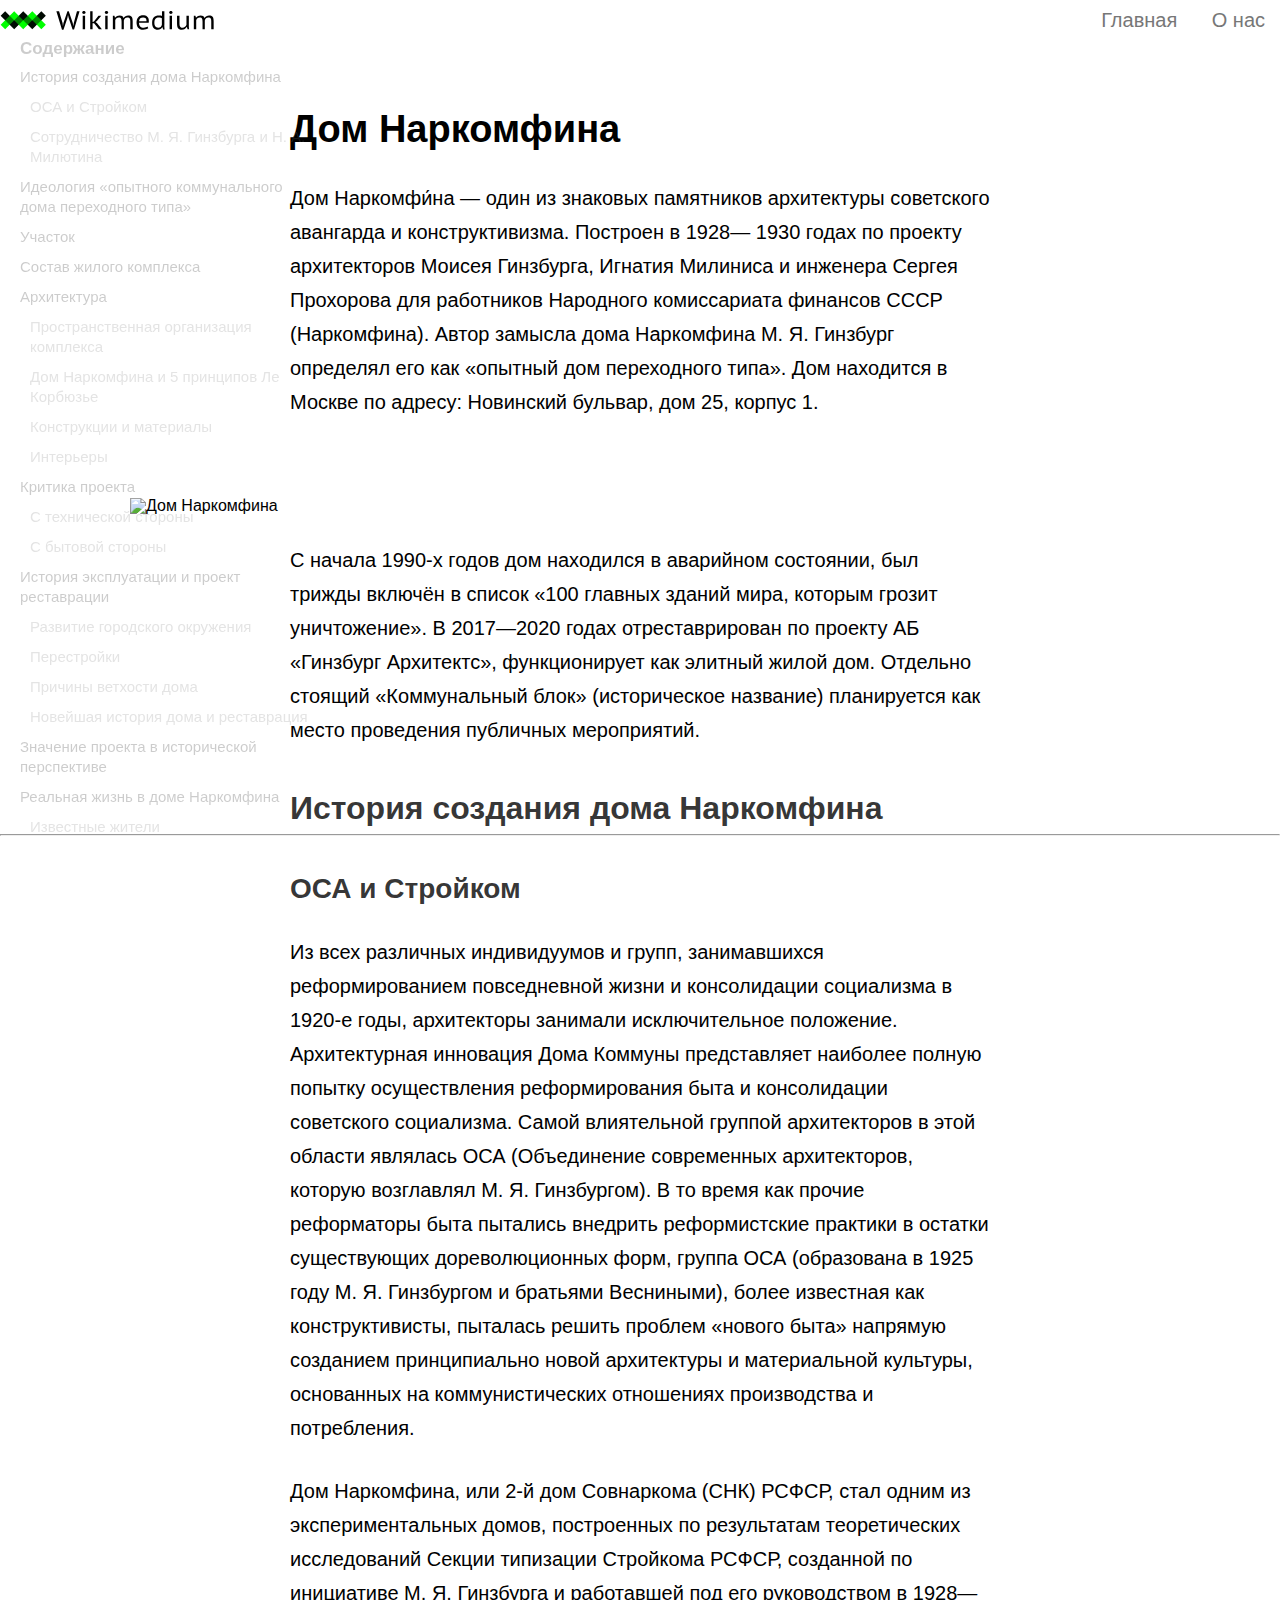
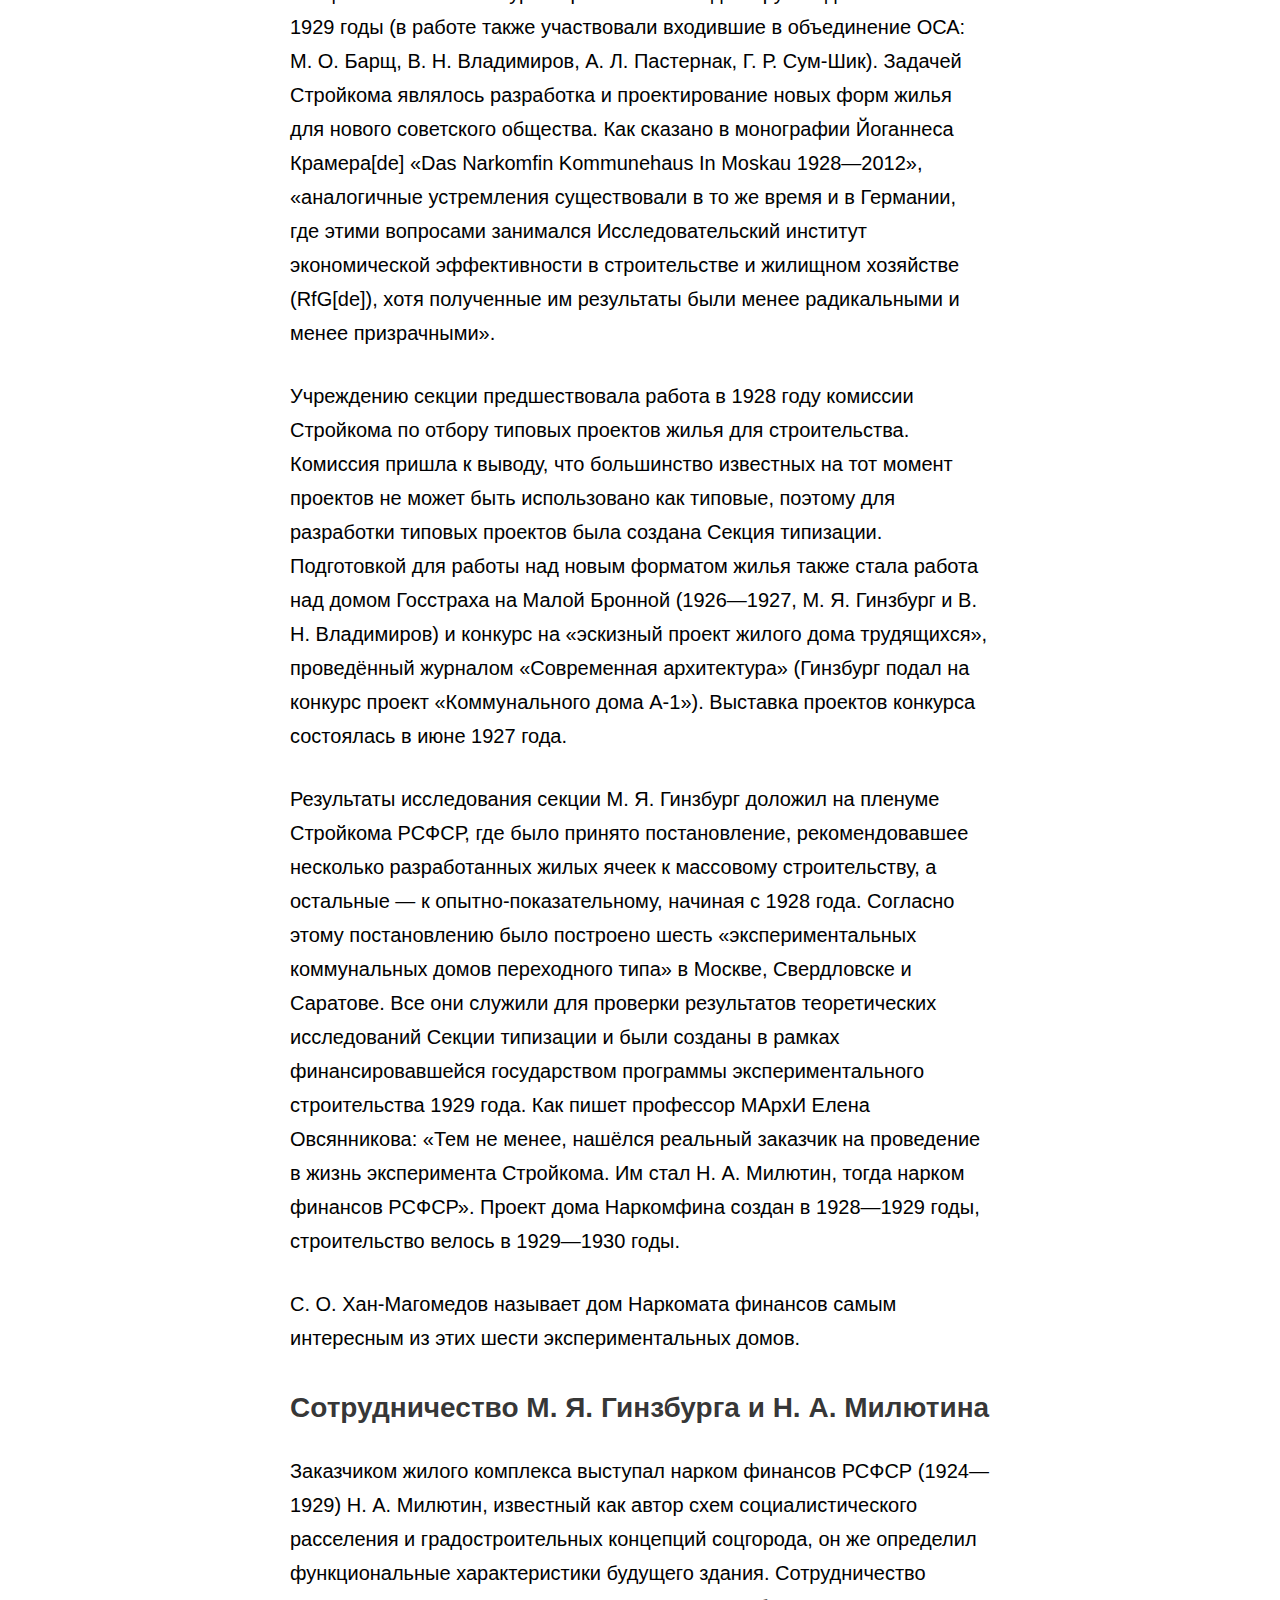
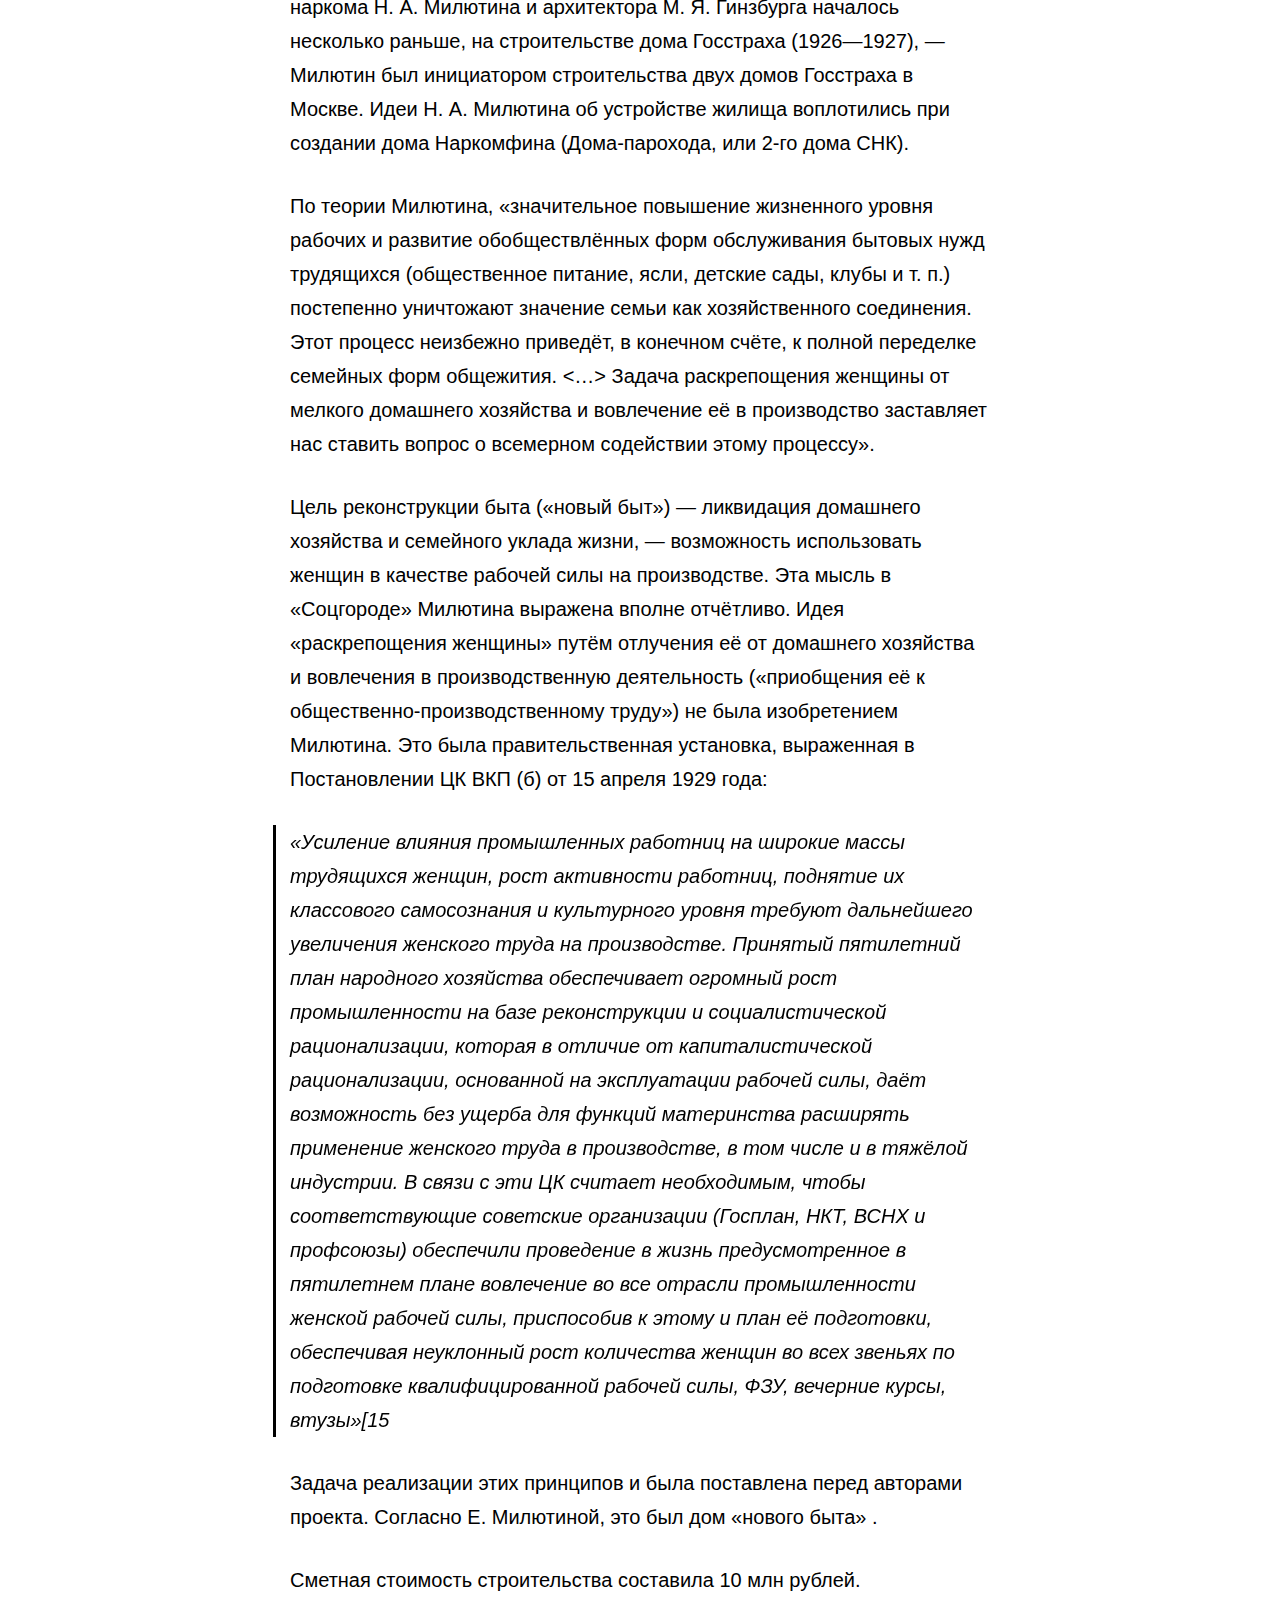
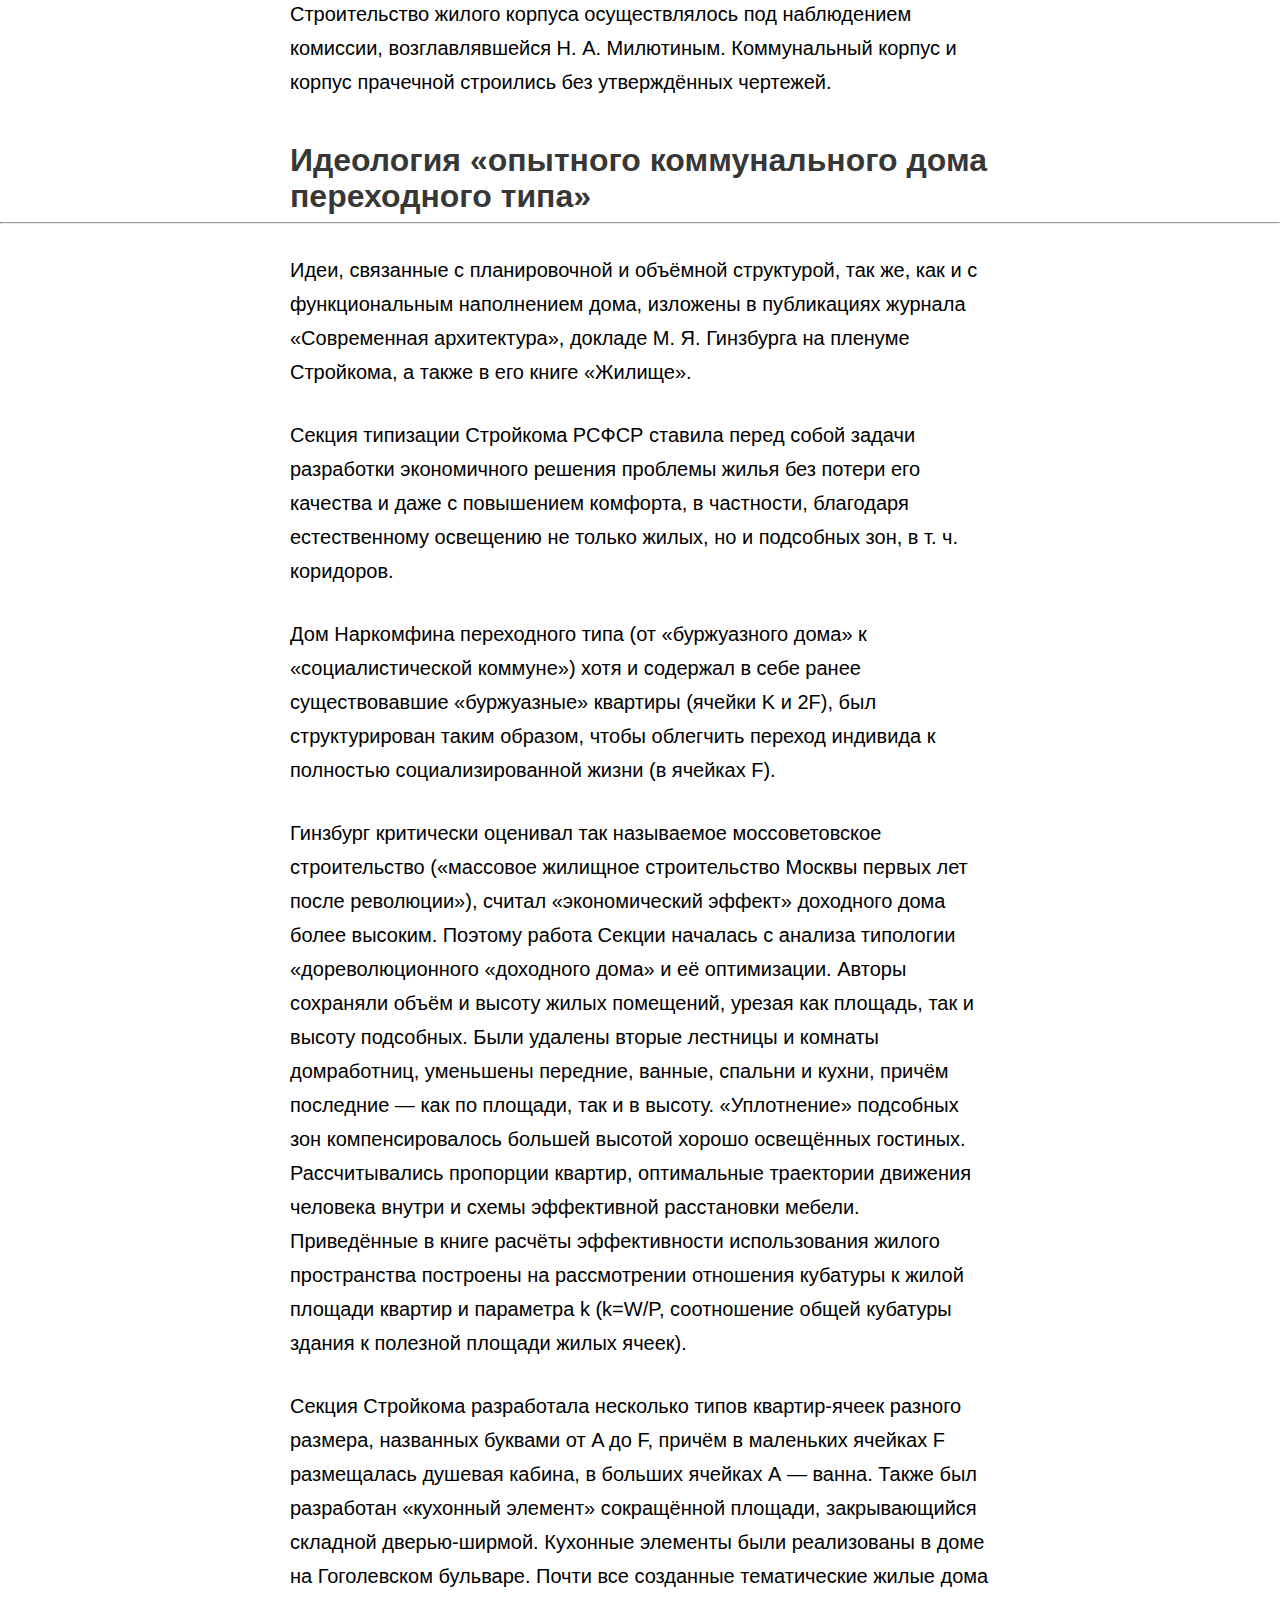
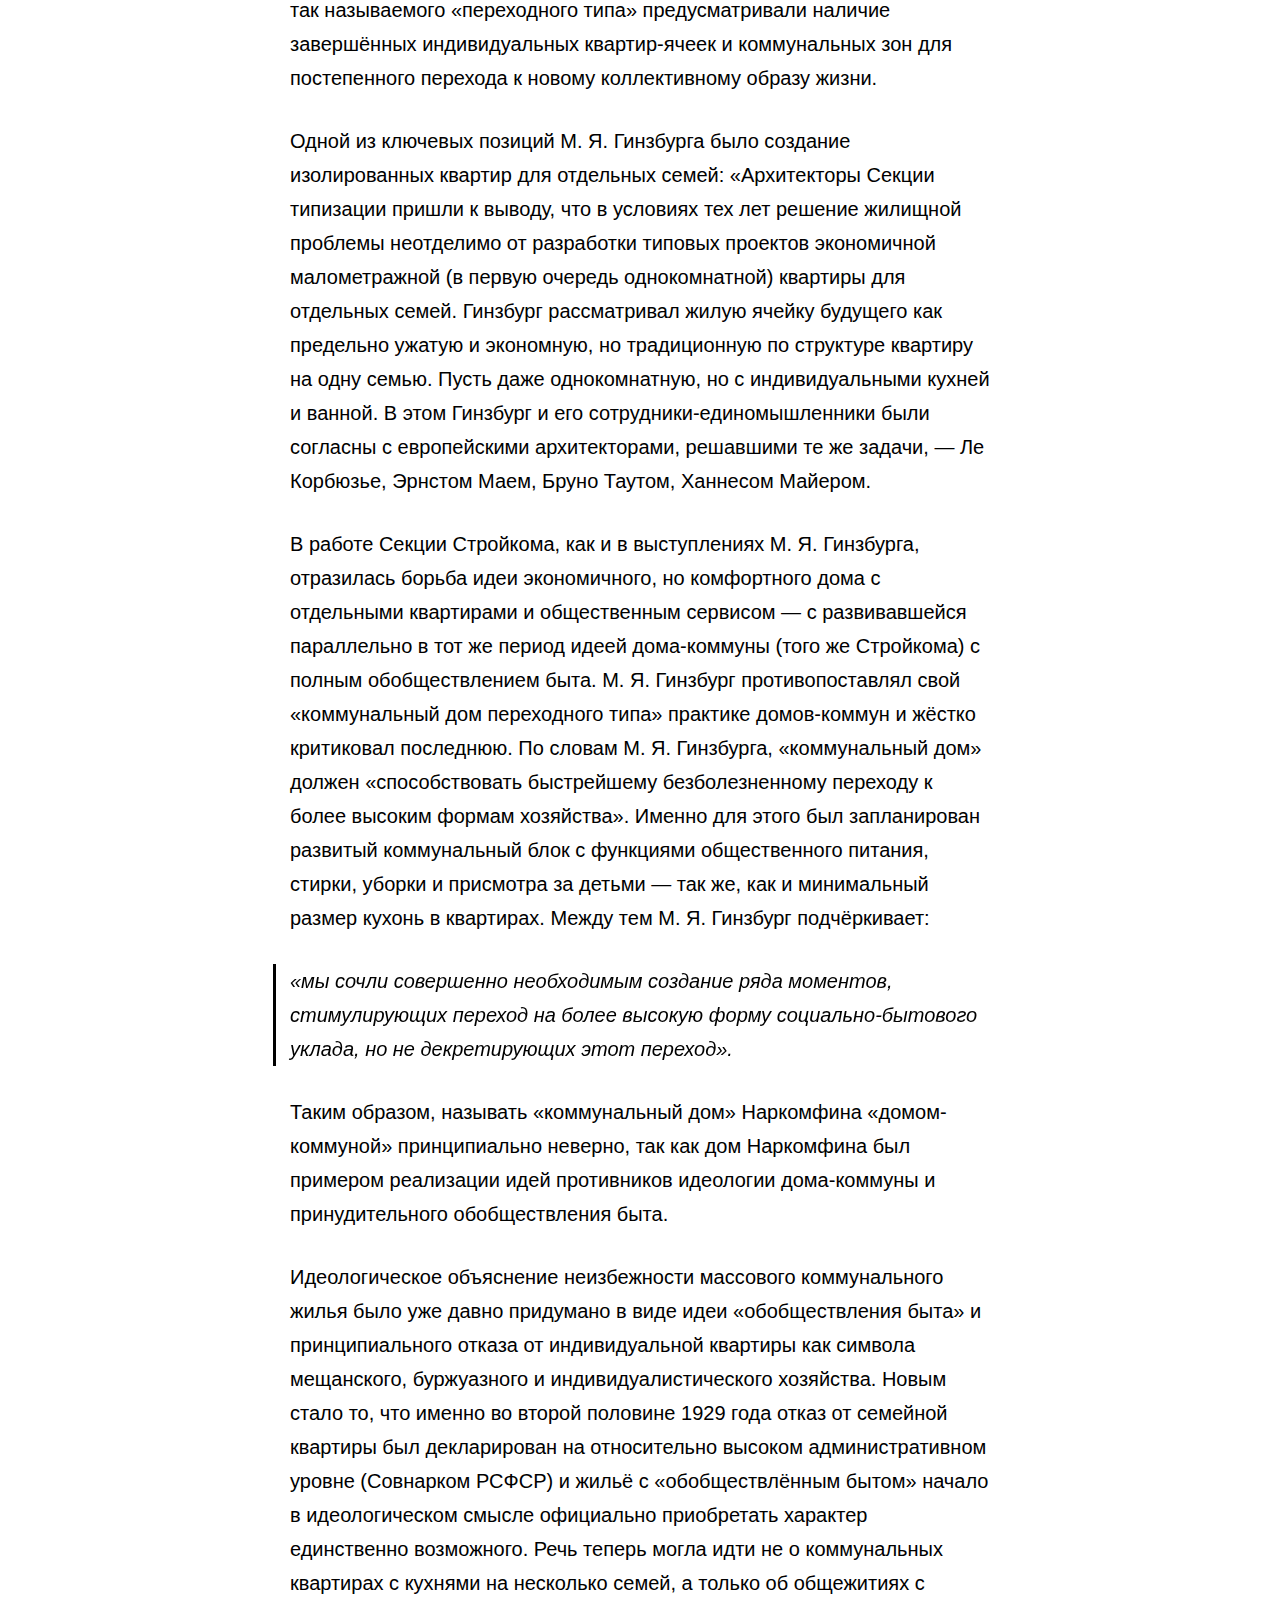
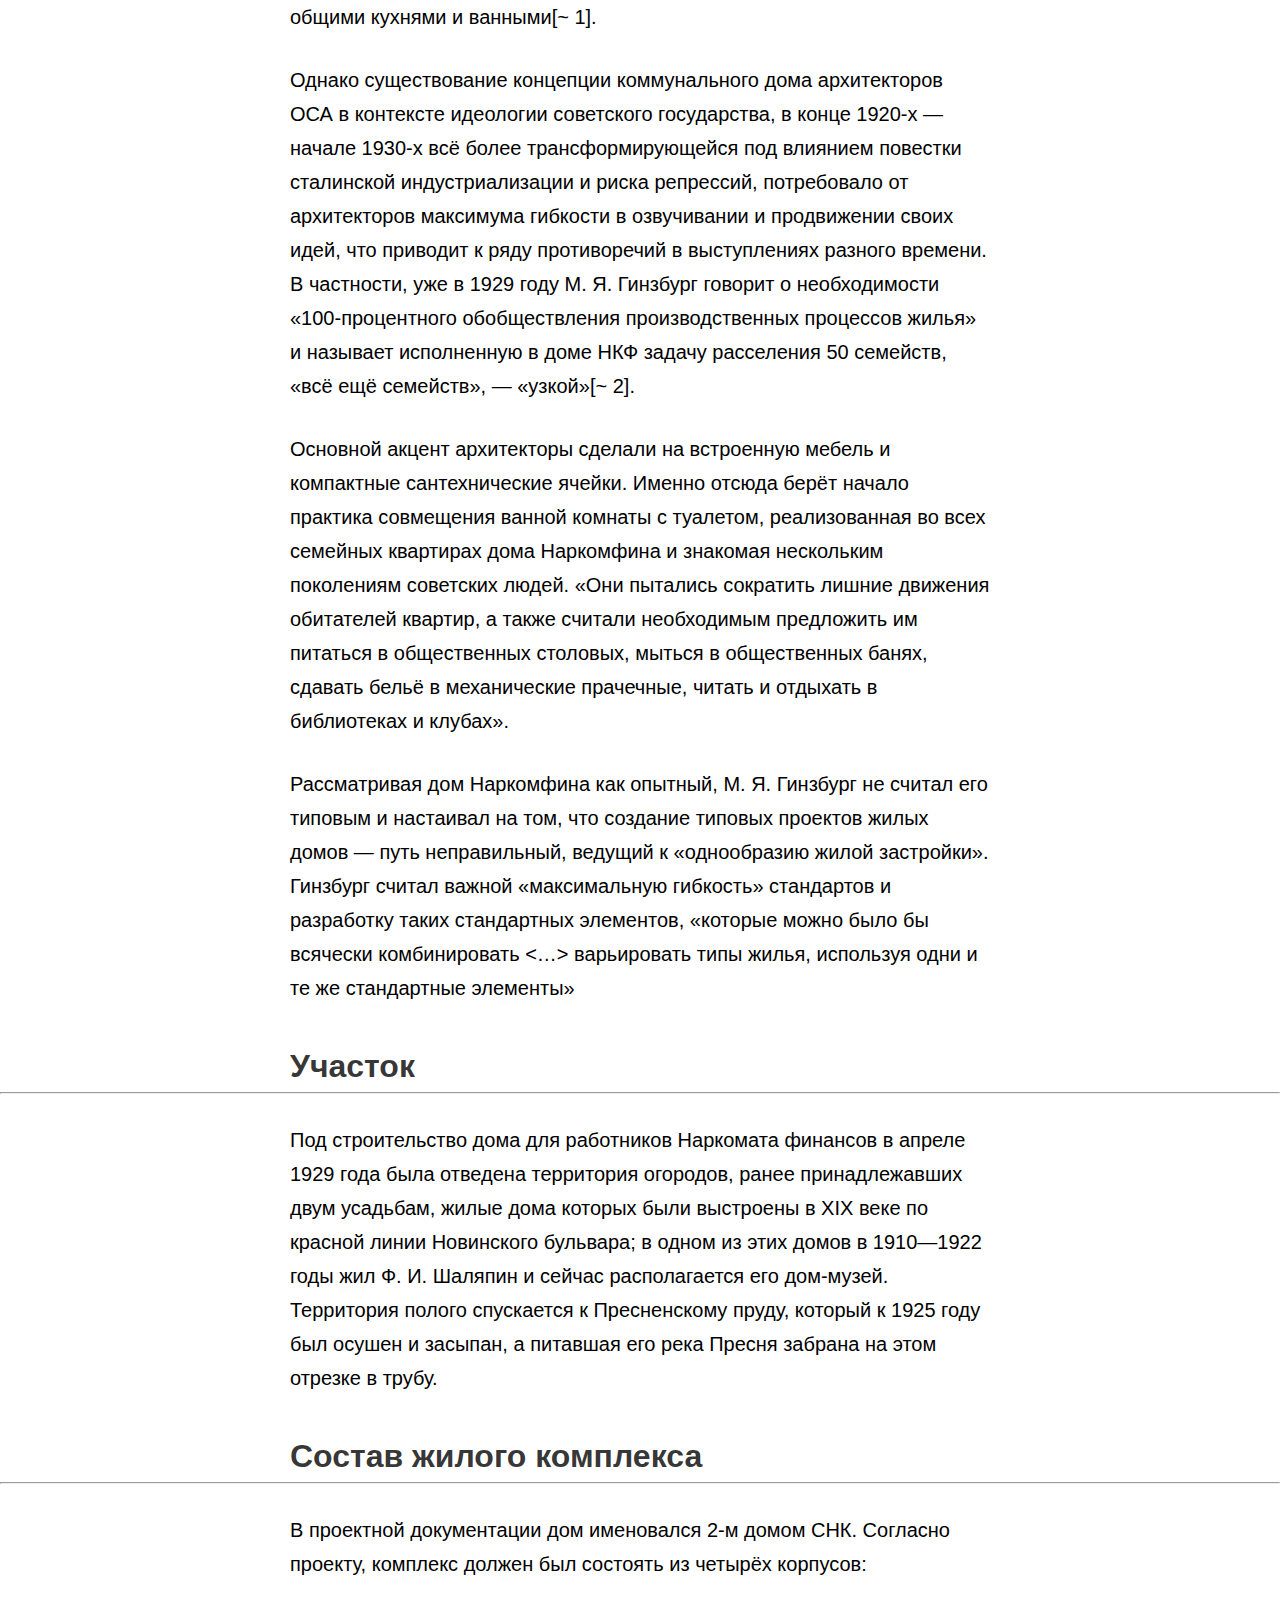
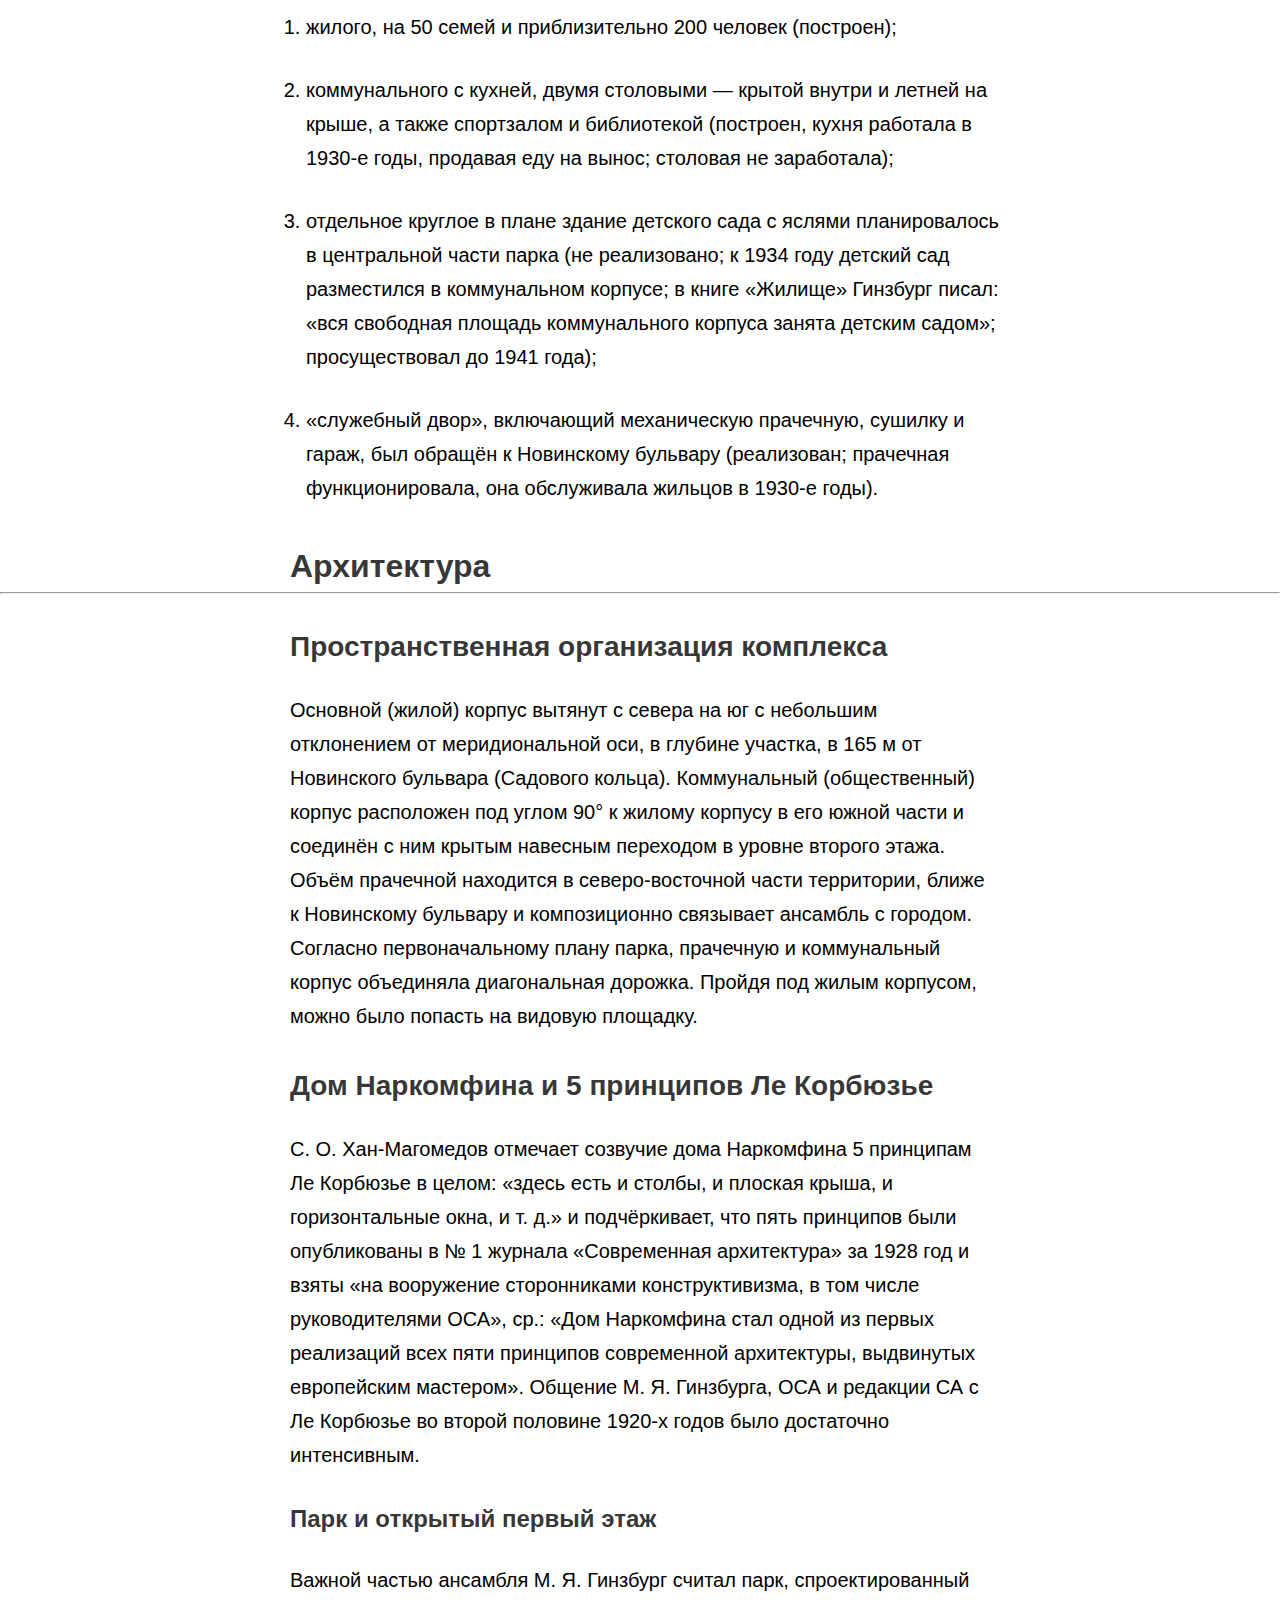
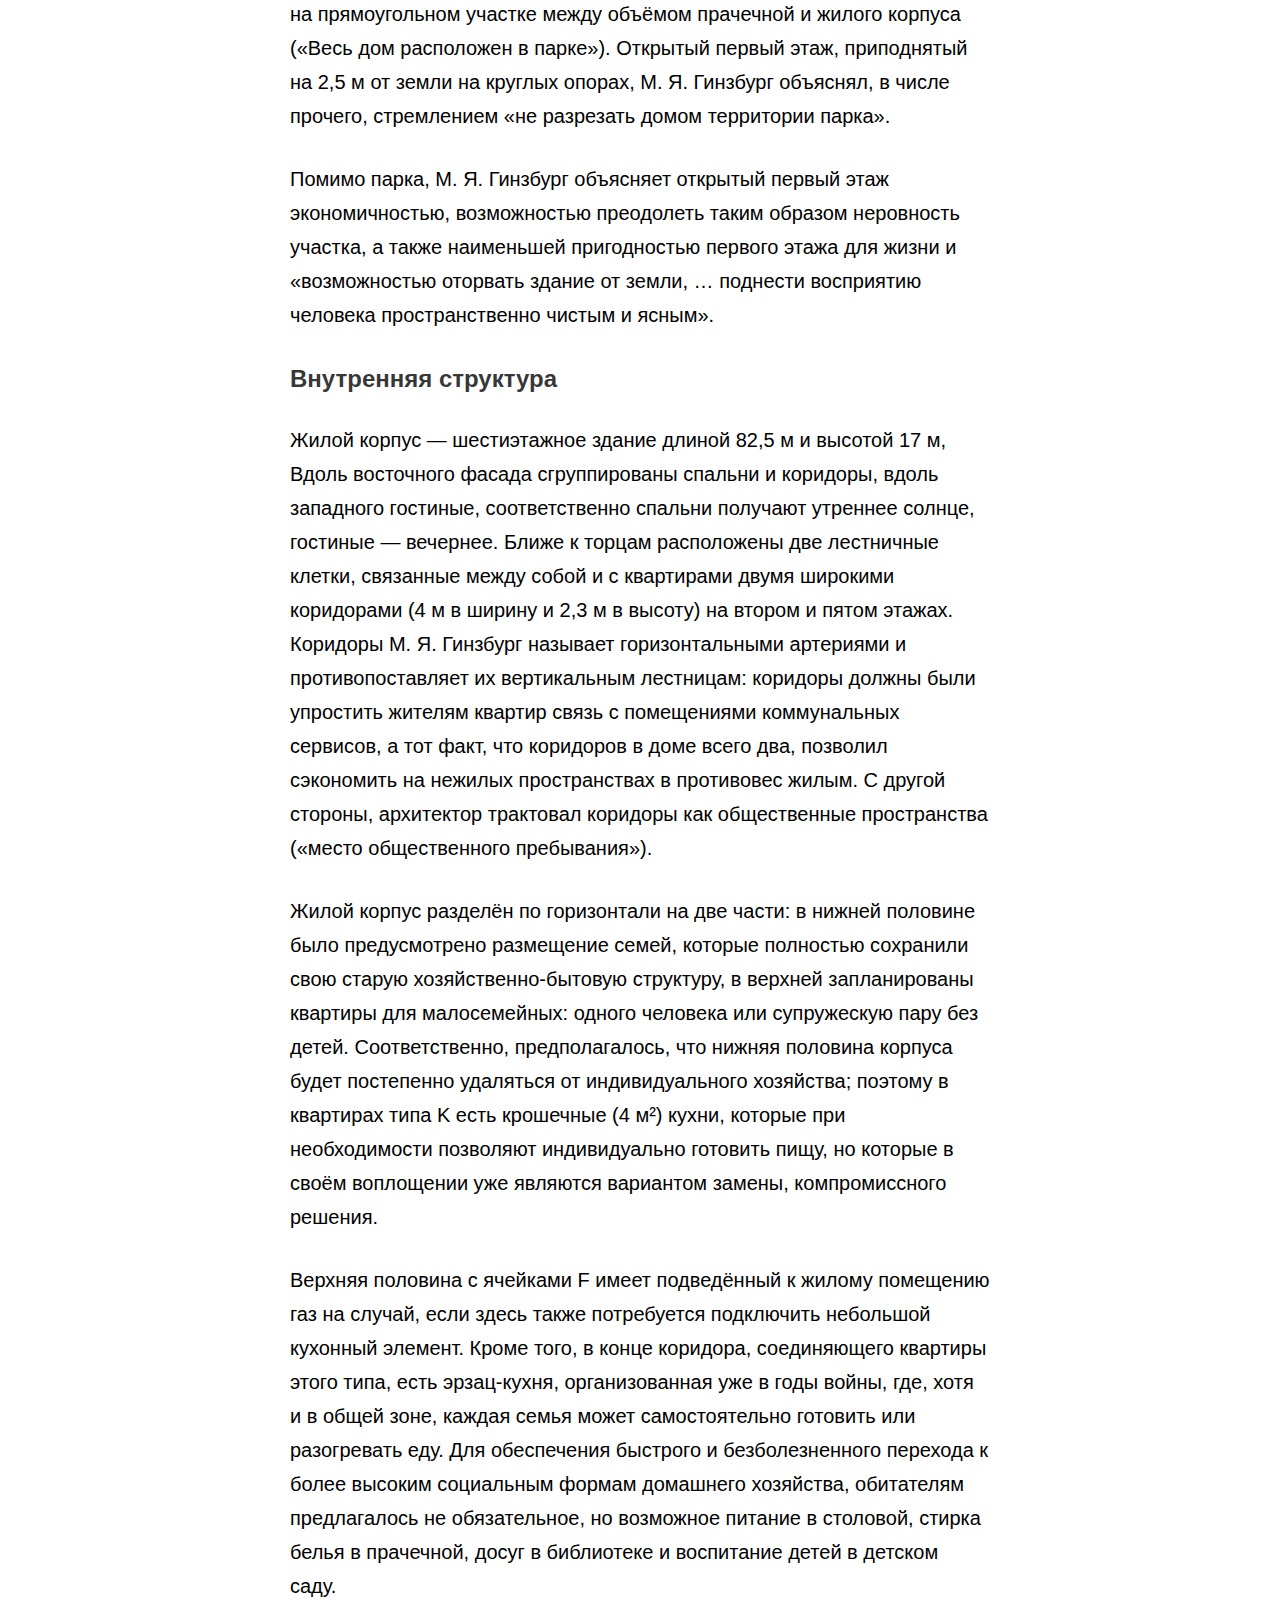
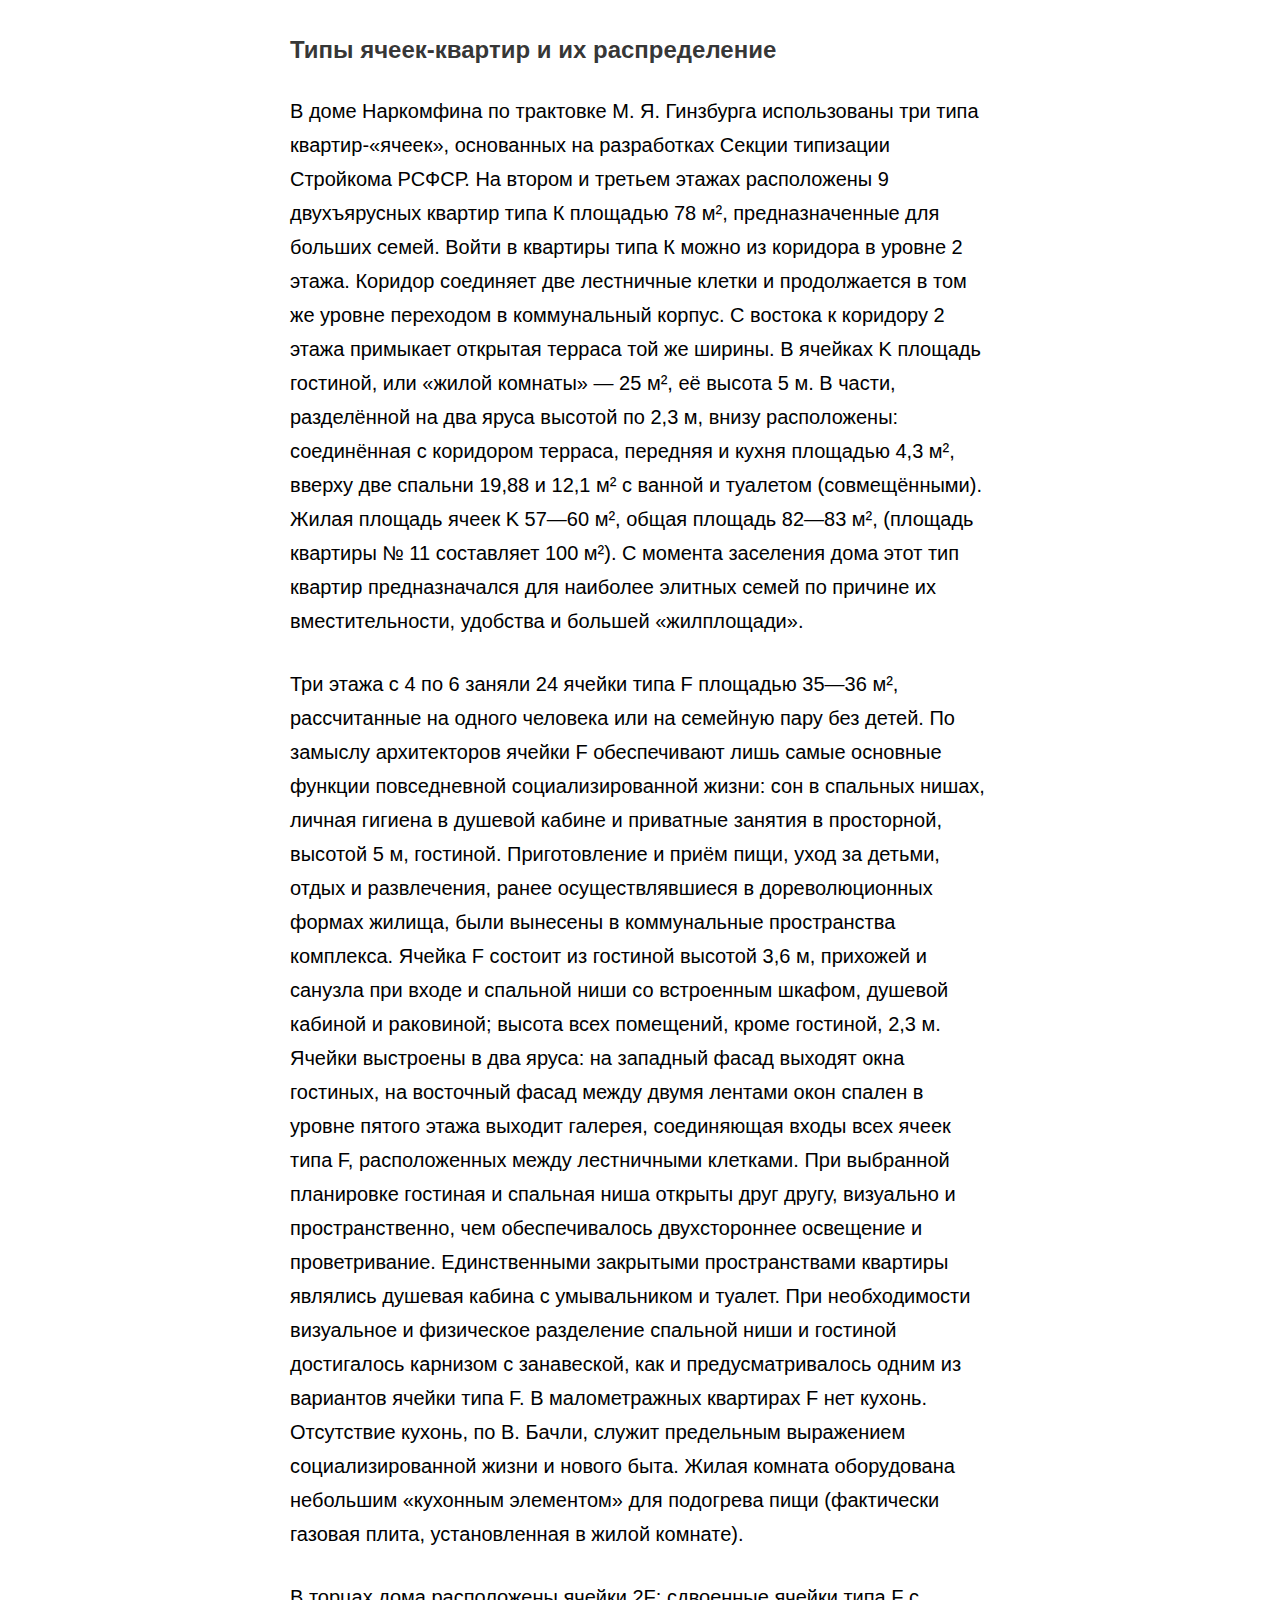
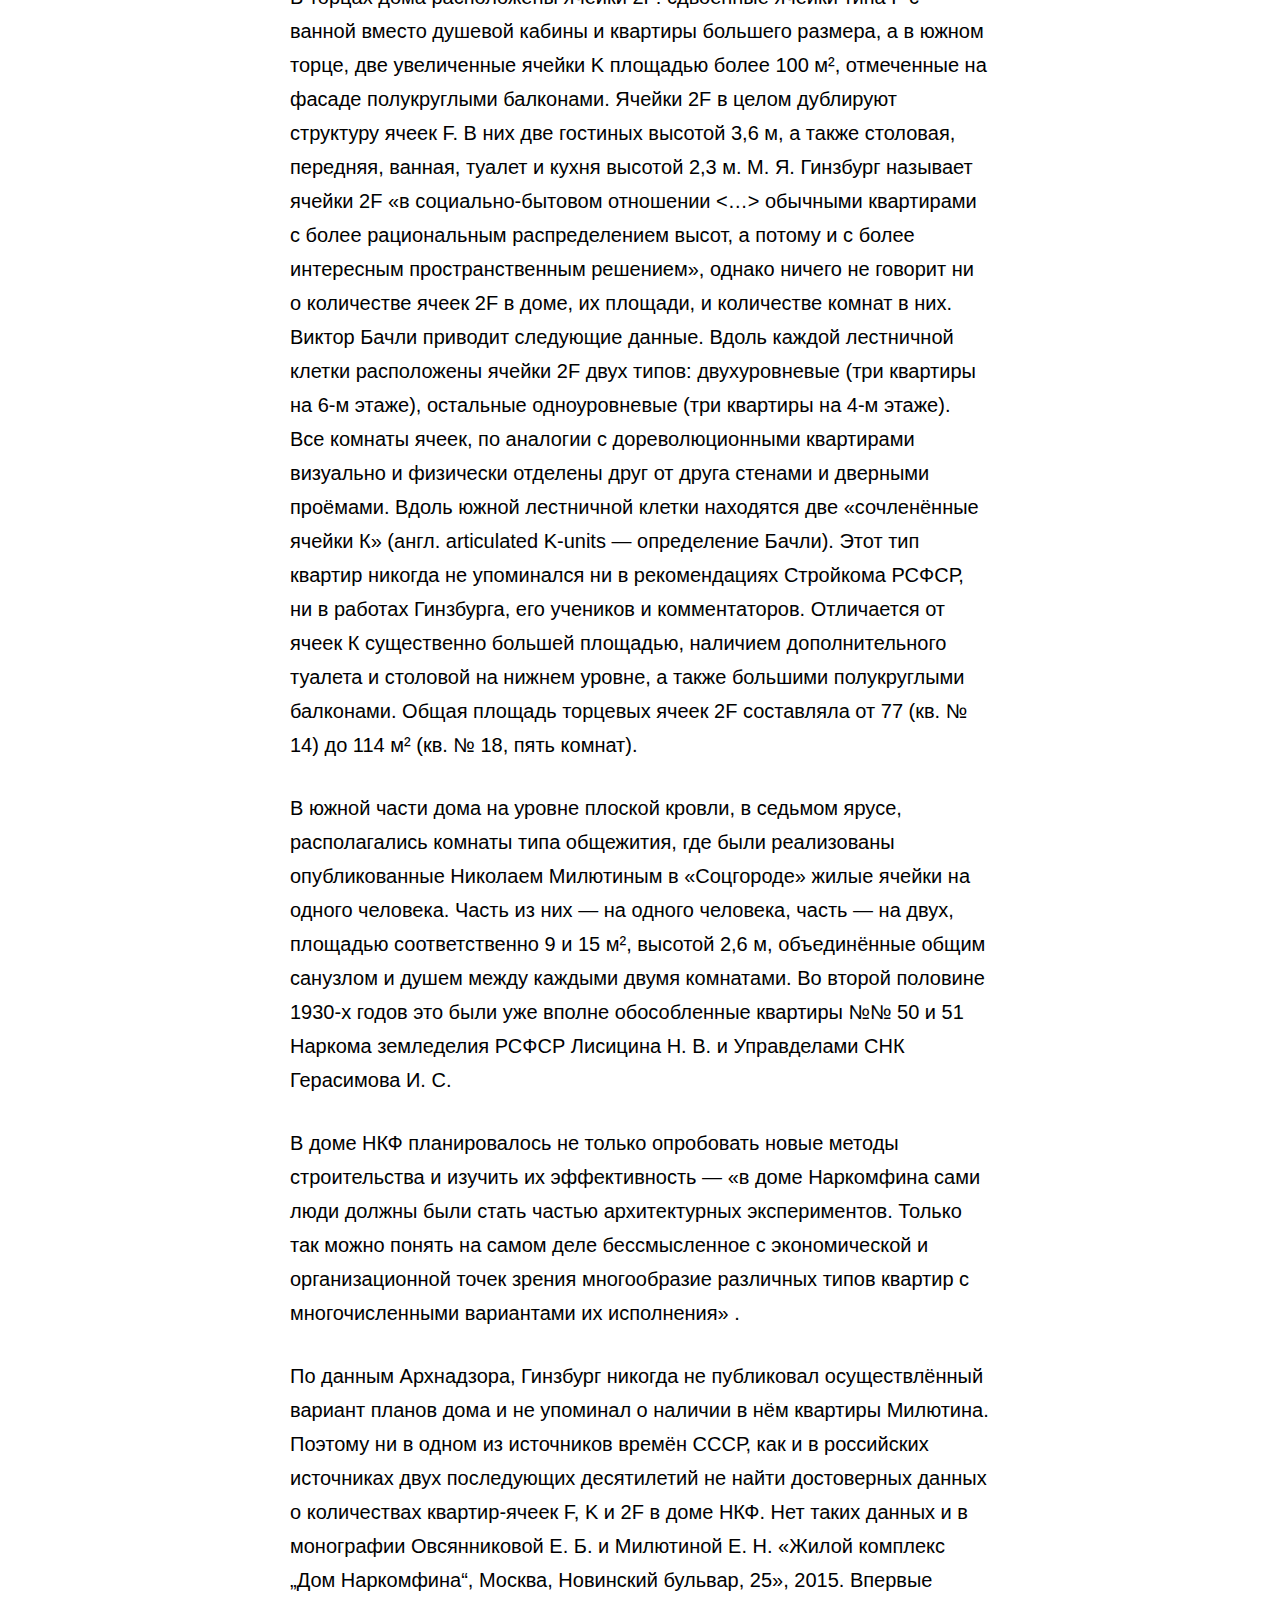
==== index.html @ e1697bc7 "add about html" ====
<!DOCTYPE html>
<html lang="ru">
<head>
    <meta charset="UTF-8">
    <meta name="viewport" content="width=device-width, initial-scale=1.0">
    <title>Document</title>
    <link rel="stylesheet" href="stylesheets/style.css">
    <script src="javascripts/jquery-3.7.1.js" charset="utf-8"></script>
</head>
    <body>
        <!-- шапка сайта -->
        <nav class="menubar">
            <img src="images/logo.svg" alt="логотип сайта викимедиум">
            <ul>
                <li><a href="index.html">Главная</a></li>
                <li><a href="about.html">О нас</a></li>
            </ul>
        </nav>
        <!-- меню сайдбара -->
        <nav class="sidebar">
            <h2>Содержание</h2>
            <ol>
                <!-- идентификатор 1_? в хрефе указываем с хэштэгом, а в статье без -->
                <li><a href="#1_1"> История создания дома Наркомфина </a></li>
                <ol>
                    <li><a href="#1_1_1">ОСА и Стройком</a></li>
                    <li><a href="#1_1_2">Сотрудничество М. Я. Гинзбурга и Н. А. Милютина</a></li>
                </ol>
                <li><a href="#1_2">Идеология «опытного коммунального дома переходного типа»</a></li>
                <li><a href="#1_3">Участок</a></li>
                <li><a href="#1_4">Состав жилого комплекса</a></li>
                <li><a href="#1_5">Архитектура</a></li>
                <ol>
                    <li><a href="#1_5_1">Пространственная организация комплекса</a></li>
                    <li><a href="#1_5_2">Дом Наркомфина и 5 принципов Ле Корбюзье</a></li>
                    <li><a href="#1_5_3">Конструкции и материалы</a></li>
                    <li><a href="#1_5_4">Интерьеры</a></li>
                </ol>
                <li><a href="#1_6">Критика проекта</a></li>
                <ol>
                    <li><a href="#1_6_1">С технической стороны</a></li>
                    <li><a href="#1_6_2">С бытовой стороны</a></li>
                </ol>
                <li><a href="#1_7">История эксплуатации и проект реставрации</a></li>
                <ol>
                    <li><a href="#1_7_1">Развитие городского окружения</a></li>
                    <li><a href="#1_7_2">Перестройки</a></li>
                    <li><a href="#1_7_3">Причины ветхости дома</a></li>
                    <li><a href="#1_7_4">Новейшая история дома и реставрация</a></li>
                </ol>
                <li><a href="#1_8">Значение проекта в исторической перспективе</a></li>
                <li><a href="#1_9">Реальная жизнь в доме Наркомфина</a></li>
                <ol>
                    <li><a href="#1_9_1">Известные жители</a></li>
                </ol>
                </ol>
        </nav>
        <!-- основной контент -->
        <article>
            <h1>Дом Наркомфина</h1>
            <p><b>Дом Наркомфи́на</b> — один из знаковых памятников архитектуры советского <a href="https://ru.wikipedia.org/wiki/%D0%90%D0%B2%D0%B0%D0%BD%D0%B3%D0%B0%D1%80%D0%B4_(%D0%B8%D1%81%D0%BA%D1%83%D1%81%D1%81%D1%82%D0%B2%D0%BE)">авангарда</a> и <a href="https://ru.wikipedia.org/wiki/%D0%9A%D0%BE%D0%BD%D1%81%D1%82%D1%80%D1%83%D0%BA%D1%82%D0%B8%D0%B2%D0%B8%D0%B7%D0%BC_(%D0%B8%D1%81%D0%BA%D1%83%D1%81%D1%81%D1%82%D0%B2%D0%BE)">конструктивизма</a>. Построен в <a href="https://ru.wikipedia.org/wiki/1928_%D0%B3%D0%BE%D0%B4">1928</a>— <a href="https://ru.wikipedia.org/wiki/1930_%D0%B3%D0%BE%D0%B4">1930 годах</a> по проекту архитекторов <a href="https://ru.wikipedia.org/wiki/%D0%93%D0%B8%D0%BD%D0%B7%D0%B1%D1%83%D1%80%D0%B3,_%D0%9C%D0%BE%D0%B8%D1%81%D0%B5%D0%B9_%D0%AF%D0%BA%D0%BE%D0%B2%D0%BB%D0%B5%D0%B2%D0%B8%D1%87">Моисея Гинзбурга</a>, <a href="https://ru.wikipedia.org/wiki/%D0%9C%D0%B8%D0%BB%D0%B8%D0%BD%D0%B8%D1%81,_%D0%98%D0%B3%D0%BD%D0%B0%D1%82%D0%B8%D0%B9_%D0%A4%D1%80%D0%B0%D0%BD%D1%86%D0%B5%D0%B2%D0%B8%D1%87">Игнатия Милиниса</a> и инженера <a href="https://ru.wikipedia.org/wiki/%D0%A1%D0%B5%D1%80%D0%B3%D0%B5%D0%B9_%D0%9B%D1%8C%D0%B2%D0%BE%D0%B2%D0%B8%D1%87_%D0%9F%D1%80%D0%BE%D1%85%D0%BE%D1%80%D0%BE%D0%B2">Сергея Прохорова</a> для работников <a href="https://ru.wikipedia.org/wiki/%D0%9D%D0%B0%D1%80%D0%BE%D0%B4%D0%BD%D1%8B%D0%B9_%D0%BA%D0%BE%D0%BC%D0%B8%D1%81%D1%81%D0%B0%D1%80%D0%B8%D0%B0%D1%82_%D1%84%D0%B8%D0%BD%D0%B0%D0%BD%D1%81%D0%BE%D0%B2_%D0%A1%D0%A1%D0%A1%D0%A0">Народного комиссариата финансов СССР</a> (Наркомфина). Автор замысла дома Наркомфина М. Я. Гинзбург определял его как «опытный дом переходного типа». Дом находится в <a href="Москве">Москве</a> по адресу: <a href="https://ru.wikipedia.org/wiki/%D0%9D%D0%BE%D0%B2%D0%B8%D0%BD%D1%81%D0%BA%D0%B8%D0%B9_%D0%B1%D1%83%D0%BB%D1%8C%D0%B2%D0%B0%D1%80">Новинский бульвар</a>, дом 25, корпус 1.</p>
            <img src="https://upload.wikimedia.org/wikipedia/commons/thumb/3/30/Moscow%2C_Narkomfin_building_in_May_2021_03.jpg/548px-Moscow%2C_Narkomfin_building_in_May_2021_03.jpg" alt="Дом Наркомфина">
            <p>С начала 1990-х годов дом находился в аварийном состоянии, был трижды включён в список «100 главных зданий мира, которым грозит уничтожение». В 2017—2020 годах отреставрирован по проекту <a href="https://ru.wikipedia.org/wiki/%D0%90%D1%80%D1%85%D0%B8%D1%82%D0%B5%D0%BA%D1%82%D1%83%D1%80%D0%BD%D0%BE%D0%B5_%D0%B1%D1%8E%D1%80%D0%BE">АБ</a> «Гинзбург Архитектс», функционирует как элитный жилой дом. Отдельно стоящий «Коммунальный блок» (историческое название) планируется как место проведения публичных мероприятий.</p>
            <h2 id="1_1">История создания дома Наркомфина</h2>
            <hr>
            <h3 id="1_1_1">ОСА и Стройком</h3>
            <p>Из всех различных индивидуумов и групп, занимавшихся реформированием повседневной жизни и консолидации социализма в 1920-е 
                годы, архитекторы занимали исключительное положение. Архитектурная инновация Дома Коммуны представляет наиболее полную 
                попытку осуществления реформирования быта и консолидации советского социализма. Самой влиятельной группой архитекторов 
                в этой области являлась ОСА (Объединение современных архитекторов, которую возглавлял М. Я. Гинзбургом). В то время как 
                прочие реформаторы быта пытались внедрить реформистские практики в остатки существующих дореволюционных форм, группа ОСА 
                (образована в 1925 году М. Я. Гинзбургом и братьями Весниными), более известная как конструктивисты, пыталась решить проблем
                «нового быта» напрямую созданием принципиально новой архитектуры и материальной культуры, основанных на коммунистических 
                отношениях производства и потребления.</p>
            <p>Дом Наркомфина, или 2-й дом Совнаркома (СНК) РСФСР, стал одним из экспериментальных домов, построенных по результатам 
                теоретических исследований Секции типизации Стройкома РСФСР, созданной по инициативе М. Я. Гинзбурга и работавшей под его 
                руководством в 1928—1929 годы (в работе также участвовали входившие в объединение ОСА: М. О. Барщ, В. Н. Владимиров, А. Л. 
                Пастернак, Г. Р. Сум-Шик). Задачей Стройкома являлось разработка и проектирование новых форм жилья для нового советского 
                общества. Как сказано в монографии Йоганнеса Крамера[de] «Das Narkomfin Kommunehaus In Moskau 1928—2012», <em>«аналогичные 
                    устремления существовали в то же время и в Германии, где этими вопросами занимался Исследовательский институт 
                    экономической эффективности в строительстве и жилищном хозяйстве (RfG[de]), хотя полученные им результаты были менее 
                    радикальными и менее призрачными».</em></p>
            <p>Учреждению секции предшествовала работа в 1928 году комиссии Стройкома по отбору типовых проектов жилья для строительства. 
                Комиссия пришла к выводу, что большинство известных на тот момент проектов не может быть использовано как типовые, поэтому 
                для разработки типовых проектов была создана Секция типизации. Подготовкой для работы над новым форматом жилья также стала
                 работа над домом Госстраха на Малой Бронной (1926—1927, М. Я. Гинзбург и В. Н. Владимиров) и конкурс на «эскизный проект 
                 жилого дома трудящихся», проведённый журналом «Современная архитектура» (Гинзбург подал на конкурс проект «Коммунального 
                 дома А-1»). Выставка проектов конкурса состоялась в июне 1927 года.</p>
            <p>Результаты исследования секции М. Я. Гинзбург доложил на пленуме Стройкома РСФСР, где было принято постановление, 
                рекомендовавшее несколько разработанных жилых ячеек к массовому строительству, а остальные — к опытно-показательному, 
                начиная с 1928 года. Согласно этому постановлению было построено шесть «экспериментальных коммунальных домов переходного 
                типа» в Москве, Свердловске и Саратове. Все они служили для проверки результатов теоретических исследований Секции типизации 
                и были созданы в рамках финансировавшейся государством программы экспериментального строительства 1929 года. Как пишет 
                профессор МАрхИ Елена Овсянникова: «Тем не менее, нашёлся реальный заказчик на проведение в жизнь эксперимента Стройкома. 
                Им стал Н. А. Милютин, тогда нарком финансов РСФСР». Проект дома Наркомфина создан в 1928—1929 годы, строительство велось в 
                1929—1930 годы.</p>
            <p>С. О. Хан-Магомедов называет дом Наркомата финансов самым интересным из этих шести экспериментальных домов.</p>
            <h3 id="1_1_2">Сотрудничество М. Я. Гинзбурга и Н. А. Милютина</h3>
            <p>Заказчиком жилого комплекса выступал нарком финансов РСФСР (1924—1929) Н. А. Милютин, известный как автор схем 
                социалистического расселения и градостроительных концепций соцгорода, он же определил функциональные характеристики 
                будущего здания. Сотрудничество наркома Н. А. Милютина и архитектора М. Я. Гинзбурга началось несколько раньше, на 
                строительстве дома Госстраха (1926—1927), — Милютин был инициатором строительства двух домов Госстраха в Москве. Идеи Н. А. 
                Милютина об устройстве жилища воплотились при создании дома Наркомфина (Дома-парохода, или 2-го дома СНК).</p>
            <p>По теории Милютина, <em>«значительное повышение жизненного уровня рабочих и развитие обобществлённых форм обслуживания 
                бытовых нужд трудящихся (общественное питание, ясли, детские сады, клубы и т. п.) постепенно уничтожают значение семьи как 
                хозяйственного соединения. Этот процесс неизбежно приведёт, в конечном счёте, к полной переделке семейных форм общежития. 
                <…> Задача раскрепощения женщины от мелкого домашнего хозяйства и вовлечение её в производство заставляет нас ставить вопрос
                о всемерном содействии этому процессу».</em></p>
            <p>Цель реконструкции быта (<em>«новый быт»</em>) — ликвидация домашнего хозяйства и семейного уклада жизни, — возможность 
                использовать женщин в качестве рабочей силы на производстве. Эта мысль в «Соцгороде» Милютина выражена вполне отчётливо. 
                Идея «раскрепощения женщины» путём отлучения её от домашнего хозяйства и вовлечения в производственную деятельность 
                («приобщения её к общественно-производственному труду») не была изобретением Милютина. Это была правительственная установка, 
                выраженная в Постановлении ЦК ВКП (б) от 15 апреля 1929 года:</p>
            <blockquote>«Усиление влияния промышленных работниц на широкие массы трудящихся женщин, рост активности работниц, поднятие их 
                классового самосознания и культурного уровня требуют дальнейшего увеличения женского труда на производстве. Принятый 
                пятилетний план народного хозяйства обеспечивает огромный рост промышленности на базе реконструкции и социалистической 
                рационализации, которая в отличие от капиталистической рационализации, основанной на эксплуатации рабочей силы, даёт 
                возможность без ущерба для функций материнства расширять применение женского труда в производстве, в том числе и в тяжёлой 
                индустрии. В связи с эти ЦК считает необходимым, чтобы соответствующие советские организации (Госплан, НКТ, ВСНХ и профсоюзы)
                обеспечили проведение в жизнь предусмотренное в пятилетнем плане вовлечение во все отрасли промышленности женской рабочей 
                силы, приспособив к этому и план её подготовки, обеспечивая неуклонный рост количества женщин во всех звеньях по подготовке 
                квалифицированной рабочей силы, ФЗУ, вечерние курсы, втузы»[15</blockquote>
            <p>Задача реализации этих принципов и была поставлена перед авторами проекта. Согласно Е. Милютиной, это был дом «нового быта»
                .</p>
            <p>Сметная стоимость строительства составила 10 млн рублей. Строительство жилого корпуса осуществлялось под наблюдением 
                комиссии, возглавлявшейся Н. А. Милютиным. Коммунальный корпус и корпус прачечной строились без утверждённых чертежей.
            </p>
            <h2 id="1_2">Идеология «опытного коммунального дома переходного типа»</h2>
            <hr>
            <p>Идеи, связанные с планировочной и объёмной структурой, так же, как и с функциональным наполнением дома, изложены в публикациях
                 журнала «Современная архитектура», докладе М. Я. Гинзбурга на пленуме Стройкома, а также в его книге «Жилище».</p>
            <p>Секция типизации Стройкома РСФСР ставила перед собой задачи разработки экономичного решения проблемы жилья без потери его 
                качества и даже с повышением комфорта, в частности, благодаря естественному освещению не только жилых, но и подсобных зон, 
                в т. ч. коридоров.</p>
            <p>Дом Наркомфина переходного типа (от «буржуазного дома» к «социалистической коммуне») хотя и содержал в себе ранее 
                существовавшие «буржуазные» квартиры (ячейки K и 2F), был структурирован таким образом, чтобы облегчить переход индивида 
                к полностью социализированной жизни (в ячейках F).</p>
            <p>Гинзбург критически оценивал так называемое моссоветовское строительство («массовое жилищное строительство Москвы первых лет 
                после революции»), считал «экономический эффект» доходного дома более высоким. Поэтому работа Секции началась с анализа 
                типологии «дореволюционного «доходного дома» и её оптимизации. Авторы сохраняли объём и высоту жилых помещений, урезая как 
                площадь, так и высоту подсобных. Были удалены вторые лестницы и комнаты домработниц, уменьшены передние, ванные, спальни и 
                кухни, причём последние — как по площади, так и в высоту. «Уплотнение» подсобных зон компенсировалось большей высотой хорошо 
                освещённых гостиных. Рассчитывались пропорции квартир, оптимальные траектории движения человека внутри и схемы эффективной 
                расстановки мебели. Приведённые в книге расчёты эффективности использования жилого пространства построены на рассмотрении 
                отношения кубатуры к жилой площади квартир и параметра k (k=W/P, соотношение общей кубатуры здания к полезной площади жилых 
                ячеек).</p>
            <p>Секция Стройкома разработала несколько типов квартир-ячеек разного размера, названных буквами от A до F, причём в маленьких 
                ячейках F размещалась душевая кабина, в больших ячейках А — ванна. Также был разработан «кухонный элемент» сокращённой 
                площади, закрывающийся складной дверью-ширмой. Кухонные элементы были реализованы в доме на Гоголевском бульваре. 
                Почти все созданные тематические жилые дома так называемого «переходного типа» предусматривали наличие завершённых 
                индивидуальных квартир-ячеек и коммунальных зон для постепенного перехода к новому коллективному образу жизни.</p>
            <p>Одной из ключевых позиций М. Я. Гинзбурга было создание изолированных квартир для отдельных семей: «Архитекторы Секции 
                типизации пришли к выводу, что в условиях тех лет решение жилищной проблемы неотделимо от разработки типовых проектов 
                экономичной малометражной (в первую очередь однокомнатной) квартиры для отдельных семей. Гинзбург рассматривал жилую 
                ячейку будущего как предельно ужатую и экономную, но традиционную по структуре квартиру на одну семью. Пусть даже 
                однокомнатную, но с индивидуальными кухней и ванной. В этом Гинзбург и его сотрудники-единомышленники были согласны с 
                европейскими архитекторами, решавшими те же задачи, — Ле Корбюзье, Эрнстом Маем, Бруно Таутом, Ханнесом Майером.</p>
            <p>В работе Секции Стройкома, как и в выступлениях М. Я. Гинзбурга, отразилась борьба идеи экономичного, но комфортного дома с 
                отдельными квартирами и общественным сервисом — с развивавшейся параллельно в тот же период идеей дома-коммуны (того же 
                Стройкома) с полным обобществлением быта. М. Я. Гинзбург противопоставлял свой «коммунальный дом переходного типа» практике 
                домов-коммун и жёстко критиковал последнюю. По словам М. Я. Гинзбурга, «коммунальный дом» должен <em>«способствовать 
                    быстрейшему безболезненному переходу к более высоким формам хозяйства»</em>. Именно для этого был запланирован развитый 
                    коммунальный блок с функциями общественного питания, стирки, уборки и присмотра за детьми — так же, как и минимальный 
                    размер кухонь в квартирах. Между тем М. Я. Гинзбург подчёркивает:</p>
            <blockquote><em>
                «мы сочли совершенно необходимым создание ряда моментов, стимулирующих переход на более высокую форму
                    социально-бытового уклада, но не декретирующих этот переход».</em></blockquote>
            <p>Таким образом, называть «коммунальный дом» Наркомфина «домом-коммуной» принципиально неверно, так как дом Наркомфина был 
                примером реализации идей противников идеологии дома-коммуны и принудительного обобществления быта.</p>
            <p>Идеологическое объяснение неизбежности массового коммунального жилья было уже давно придумано в виде идеи «обобществления быта» 
                и принципиального отказа от индивидуальной квартиры как символа мещанского, буржуазного и индивидуалистического хозяйства. 
                Новым стало то, что именно во второй половине 1929 года отказ от семейной квартиры был декларирован на относительно высоком 
                административном уровне (Совнарком РСФСР) и жильё с «обобществлённым бытом» начало в идеологическом смысле официально 
                приобретать характер единственно возможного. Речь теперь могла идти не о коммунальных квартирах с кухнями на несколько 
                семей, а только об общежитиях с общими кухнями и ванными[~ 1].</p>
            <p>Однако существование концепции коммунального дома архитекторов ОСА в контексте идеологии советского государства, в конце 
                1920-х — начале 1930-х всё более трансформирующейся под влиянием повестки сталинской индустриализации и риска репрессий, 
                потребовало от архитекторов максимума гибкости в озвучивании и продвижении своих идей, что приводит к ряду противоречий в 
                выступлениях разного времени. В частности, уже в 1929 году М. Я. Гинзбург говорит о необходимости «100-процентного 
                обобществления производственных процессов жилья» и называет исполненную в доме НКФ задачу расселения 50 семейств, <em>«всё 
                    ещё семейств»</em>, — «узкой»[~ 2].</p>
            <p>Основной акцент архитекторы сделали на встроенную мебель и компактные сантехнические ячейки. Именно отсюда берёт начало 
                практика совмещения ванной комнаты с туалетом, реализованная во всех семейных квартирах дома Наркомфина и знакомая нескольким 
                поколениям советских людей. <em>«Они пытались сократить лишние движения обитателей квартир, а также считали необходимым 
                    предложить им питаться в общественных столовых, мыться в общественных банях, сдавать бельё в механические прачечные, 
                    читать и отдыхать в библиотеках и клубах».</em></p>
            <p>Рассматривая дом Наркомфина как опытный, М. Я. Гинзбург не считал его типовым и настаивал на том, что создание типовых 
                проектов жилых домов — путь неправильный, ведущий к «однообразию жилой застройки». Гинзбург считал важной «максимальную 
                гибкость» стандартов и разработку таких стандартных элементов, «которые можно было бы всячески комбинировать <…> варьировать 
                типы жилья, используя одни и те же стандартные элементы»</p>
            <h2 id="1_3">Участок</h2>
            <hr>
            <p>Под строительство дома для работников Наркомата финансов в апреле 1929 года была отведена территория огородов, ранее 
                принадлежавших двум усадьбам, жилые дома которых были выстроены в XIX веке по красной линии Новинского бульвара; в одном из 
                этих домов в 1910—1922 годы жил Ф. И. Шаляпин и сейчас располагается его дом-музей. Территория полого спускается к 
                Пресненскому пруду, который к 1925 году был осушен и засыпан, а питавшая его река Пресня забрана на этом отрезке в трубу.</p>
            <h2 id="1_4">Состав жилого комплекса</h2>
            <hr>
            <p>В проектной документации дом именовался 2-м домом СНК. Согласно проекту, комплекс должен был состоять из четырёх корпусов:</p>
            <ol>
                <li>жилого, на 50 семей и приблизительно 200 человек (построен);</li>
                <li>коммунального с кухней, двумя столовыми — крытой внутри и летней на крыше, а также спортзалом и библиотекой (построен, 
                    кухня работала в 1930-е годы, продавая еду на вынос; столовая не заработала);</li>
                <li>отдельное круглое в плане здание детского сада с яслями планировалось в центральной части парка (не реализовано; к 1934 
                    году детский сад разместился в коммунальном корпусе; в книге «Жилище» Гинзбург писал: «вся свободная площадь 
                    коммунального корпуса занята детским садом»; просуществовал до 1941 года);</li>
                <li>«служебный двор», включающий механическую прачечную, сушилку и гараж, был обращён к Новинскому бульвару (реализован; 
                    прачечная функционировала, она обслуживала жильцов в 1930-е годы).</li>
            </ol>
            <h2 id="1_5">Архитектура</h2>
            <hr>
            <h3 id="1_5_1">Пространственная организация комплекса</h3>
            <p>Основной (жилой) корпус вытянут с севера на юг с небольшим отклонением от меридиональной оси, в глубине участка, в 165 м от 
                Новинского бульвара (Садового кольца). Коммунальный (общественный) корпус расположен под углом 90° к жилому корпусу в его 
                южной части и соединён с ним крытым навесным переходом в уровне второго этажа. Объём прачечной находится в северо-восточной 
                части территории, ближе к Новинскому бульвару и композиционно связывает ансамбль с городом. Согласно первоначальному плану 
                парка, прачечную и коммунальный корпус объединяла диагональная дорожка. Пройдя под жилым корпусом, можно было попасть на 
                видовую площадку.</p>
            <h3 id="1_5_2">Дом Наркомфина и 5 принципов Ле Корбюзье</h3>
            <p>С. О. Хан-Магомедов отмечает созвучие дома Наркомфина 5 принципам Ле Корбюзье в целом: «здесь есть и столбы, и плоская крыша, 
                и горизонтальные окна, и т. д.» и подчёркивает, что пять принципов были опубликованы в № 1 журнала «Современная архитектура» 
                за 1928 год и взяты «на вооружение сторонниками конструктивизма, в том числе руководителями ОСА», ср.: «Дом Наркомфина 
                стал одной из первых реализаций всех пяти принципов современной архитектуры, выдвинутых европейским мастером». Общение М. 
                Я. Гинзбурга, ОСА и редакции СА с Ле Корбюзье во второй половине 1920-х годов было достаточно интенсивным.</p>
            <h4>Парк и открытый первый этаж</h4>
            <p>Важной частью ансамбля М. Я. Гинзбург считал парк, спроектированный на прямоугольном участке между объёмом прачечной и жилого 
                корпуса («Весь дом расположен в парке»). Открытый первый этаж, приподнятый на 2,5 м от земли на круглых опорах, М. Я. 
                Гинзбург объяснял, в числе прочего, стремлением «не разрезать домом территории парка».</p>
            <p>Помимо парка, М. Я. Гинзбург объясняет открытый первый этаж экономичностью, возможностью преодолеть таким образом неровность 
                участка, а также наименьшей пригодностью первого этажа для жизни и «возможностью оторвать здание от земли, … поднести 
                восприятию человека пространственно чистым и ясным».</p>
            <h4>Внутренняя структура</h4>
            <p>Жилой корпус — шестиэтажное здание длиной 82,5 м и высотой 17 м, Вдоль восточного фасада сгруппированы спальни и коридоры, 
                вдоль западного гостиные, соответственно спальни получают утреннее солнце, гостиные — вечернее. Ближе к торцам расположены 
                две лестничные клетки, связанные между собой и с квартирами двумя широкими коридорами (4 м в ширину и 2,3 м в высоту) на 
                втором и пятом этажах. Коридоры М. Я. Гинзбург называет горизонтальными артериями и противопоставляет их вертикальным 
                лестницам: коридоры должны были упростить жителям квартир связь с помещениями коммунальных сервисов, а тот факт, что 
                коридоров в доме всего два, позволил сэкономить на нежилых пространствах в противовес жилым. С другой стороны, архитектор 
                трактовал коридоры как общественные пространства («место общественного пребывания»).</p>
            <p>Жилой корпус разделён по горизонтали на две части: в нижней половине было предусмотрено размещение семей, которые полностью 
                сохранили свою старую хозяйственно-бытовую структуру, в верхней запланированы квартиры для малосемейных: одного человека или 
                супружескую пару без детей. Соответственно, предполагалось, что нижняя половина корпуса будет постепенно удаляться от 
                индивидуального хозяйства; поэтому в квартирах типа K есть крошечные (4 м²) кухни, которые при необходимости позволяют 
                индивидуально готовить пищу, но которые в своём воплощении уже являются вариантом замены, компромиссного решения.</p>
            <p>Верхняя половина с ячейками F имеет подведённый к жилому помещению газ на случай, если здесь также потребуется подключить 
                небольшой кухонный элемент. Кроме того, в конце коридора, соединяющего квартиры этого типа, есть эрзац-кухня, организованная 
                уже в годы войны, где, хотя и в общей зоне, каждая семья может самостоятельно готовить или разогревать еду. Для 
                обеспечения быстрого и безболезненного перехода к более высоким социальным формам домашнего хозяйства, обитателям предлагалось 
                не обязательное, но возможное питание в столовой, стирка белья в прачечной, досуг в библиотеке и воспитание детей в детском 
                саду.</p>
            <h4>Типы ячеек-квартир и их распределение</h4>
            <p>В доме Наркомфина по трактовке М. Я. Гинзбурга использованы три типа квартир-«ячеек», основанных на разработках Секции 
                типизации Стройкома РСФСР. На втором и третьем этажах расположены 9 двухъярусных квартир <b>типа К</b> площадью 78 м², 
                предназначенные для больших семей. Войти в квартиры типа К можно из коридора в уровне 2 этажа. Коридор соединяет две 
                лестничные клетки и продолжается в том же уровне переходом в коммунальный корпус. С востока к коридору 2 этажа примыкает 
                открытая терраса той же ширины. В <b>ячейках K</b> площадь гостиной, или «жилой комнаты» — 25 м², её высота 5 м. В части, 
                разделённой на два яруса высотой по 2,3 м, внизу расположены: соединённая с коридором терраса, передняя и кухня площадью 
                4,3 м², вверху две спальни 19,88 и 12,1 м² с ванной и туалетом (совмещёнными). Жилая площадь ячеек K 57—60 м², общая площадь
                82—83 м², (площадь квартиры № 11 составляет 100 м²). С момента заселения дома этот тип квартир предназначался для наиболее 
                элитных семей по причине их вместительности, удобства и большей «жилплощади».</p>
            <p>Три этажа с 4 по 6 заняли 24 ячейки <b>типа F</b> площадью 35—36 м², рассчитанные на одного человека или на семейную пару 
                без детей. По замыслу архитекторов ячейки F обеспечивают лишь самые основные функции повседневной социализированной жизни: 
                сон в спальных нишах, личная гигиена в душевой кабине и приватные занятия в просторной, высотой 5 м, гостиной. Приготовление 
                и приём пищи, уход за детьми, отдых и развлечения, ранее осуществлявшиеся в дореволюционных формах жилища, были вынесены в 
                коммунальные пространства комплекса. Ячейка F состоит из гостиной высотой 3,6 м, прихожей и санузла при входе и спальной 
                ниши со встроенным шкафом, душевой кабиной и раковиной; высота всех помещений, кроме гостиной, 2,3 м. Ячейки выстроены в 
                два яруса: на западный фасад выходят окна гостиных, на восточный фасад между двумя лентами окон спален в уровне пятого этажа 
                выходит галерея, соединяющая входы всех ячеек <b>типа F</b>, расположенных между лестничными клетками. При выбранной 
                планировке гостиная и спальная ниша открыты друг другу, визуально и пространственно, чем обеспечивалось двухстороннее 
                освещение и проветривание. Единственными закрытыми пространствами квартиры являлись душевая кабина с умывальником и туалет. 
                При необходимости визуальное и физическое разделение спальной ниши и гостиной достигалось карнизом с занавеской, как и 
                предусматривалось одним из вариантов ячейки типа F. В малометражных квартирах F нет кухонь. Отсутствие кухонь, по В. Бачли, 
                служит предельным выражением социализированной жизни и нового быта. Жилая комната оборудована небольшим «кухонным 
                элементом» для подогрева пищи (фактически газовая плита, установленная в жилой комнате).</p>
            <p>В торцах дома расположены <b>ячейки 2F</b>: сдвоенные ячейки типа F с ванной вместо душевой кабины и квартиры большего размера, 
                а в южном торце, две <b>увеличенные ячейки K</b> площадью более 100 м², отмеченные на фасаде полукруглыми балконами. Ячейки 
                2F в целом дублируют структуру ячеек F. В них две гостиных высотой 3,6 м, а также столовая, передняя, ванная, туалет и кухня 
                высотой 2,3 м. М. Я. Гинзбург называет ячейки 2F «в социально-бытовом отношении <…> обычными квартирами с более рациональным 
                распределением высот, а потому и с более интересным пространственным решением», однако ничего не говорит ни о количестве 
                ячеек 2F в доме, их площади, и количестве комнат в них. Виктор Бачли приводит следующие данные. Вдоль каждой лестничной 
                клетки расположены ячейки 2F двух типов: двухуровневые (три квартиры на 6-м этаже), остальные одноуровневые (три квартиры 
                на 4-м этаже). Все комнаты ячеек, по аналогии с дореволюционными квартирами визуально и физически отделены друг от друга 
                стенами и дверными проёмами. Вдоль южной лестничной клетки находятся две «сочленённые ячейки К» (англ. articulated K-units — 
                определение Бачли). Этот тип квартир никогда не упоминался ни в рекомендациях Стройкома РСФСР, ни в работах Гинзбурга, его 
                учеников и комментаторов. Отличается от ячеек К существенно большей площадью, наличием дополнительного туалета и столовой 
                на нижнем уровне, а также большими полукруглыми балконами. Общая площадь торцевых <b>ячеек 2F</b> составляла от 77 (кв. № 14) 
                до 114 м² (кв. № 18, пять комнат).</p>
            <p>В южной  части дома на уровне плоской кровли, в седьмом ярусе, располагались комнаты типа общежития, где были реализованы 
                опубликованные Николаем Милютиным в «Соцгороде» жилые ячейки на одного человека. Часть из них — на одного человека, часть — 
                на двух, площадью соответственно 9 и 15 м², высотой 2,6 м, объединённые общим санузлом и душем между каждыми двумя комнатами. 
                Во второй половине 1930-х годов это были уже вполне обособленные квартиры №№ 50 и 51 Наркома земледелия РСФСР Лисицина Н. В. 
                и Управделами СНК Герасимова И. С.</p>
            <p>В доме НКФ планировалось не только опробовать новые методы строительства и изучить их эффективность — <em>«в доме Наркомфина 
                сами люди должны были стать частью архитектурных экспериментов. Только так можно понять на самом деле бессмысленное с 
                экономической и организационной точек зрения многообразие различных типов квартир с многочисленными вариантами их исполнения»
                .</em></p>
            <p>По данным Архнадзора, Гинзбург никогда не публиковал осуществлённый вариант планов дома и не упоминал о наличии в нём квартиры 
                Милютина. Поэтому ни в одном из источников времён СССР, как и в российских источниках двух последующих десятилетий не 
                найти достоверных данных о количествах квартир-ячеек F, K и 2F в доме НКФ. Нет таких данных и в монографии Овсянниковой 
                Е. Б. и Милютиной Е. Н. «Жилой комплекс „Дом Наркомфина“, Москва, Новинский бульвар, 25», 2015. Впервые данные по 
                количественному составу разнотипных квартир приведены в монографии Виктора Бачли 1999 года.</p>
            <p>Обследование дома Наркомфина, проведённое в 1994 году профессором МАрхИ Еленой Овсянниковой и швейцарскими студентами из 
                Женевы, которыми руководил Жан-Клод Люди (фр. <em>Jean-Claude Ludi</em>[~ 3]), показало, что его внутренняя структура 
                оказалась ещё сложнее, чем было заявлено в проекте. Нестандартные квартиры, как оказалось, были на каждом этаже, хотя 
                большинство их — типовые. Общее число вариантов жилых ячеек могло доходить до одиннадцати (включая помещение для консьержа, 
                «студию» на верхнем этаже, общежитие на кровле, пентхаус самого Милютина и обозначенные квартирами комнаты для прислуги 
                площадью 10—11 м² в торцах жилого корпуса на 4 и 6 этажах, радом с большими квартирами начальства — №№ 13, 16, 45 и 47). 
                В конце коридора пятого этажа (на месте кв. 43) находилась общая кухня, организованная уже в 1940-е годы, а из самого 
                коридора был доступ в чуланы для хранения вещей, не всегда помещавшихся в ячейки «F».</p>
            <p> обстоятельной монографии Йоганнеса Крамера[de] (профессор ТУ Берлин; 2013), содержащей наиболее полные результаты 
                исследований внутренней структуры и компоновочных решений дома Наркомфина отмечено: <em>«Неоднократно упомянутая 
                    противоречивость проекта заключается в том, что Гинзбург и Милинис очевидно не могли или не хотели выбрать единую 
                    последовательную концепцию организации жилого пространства. Напротив различные типы квартир не только скомпонованы и 
                    оборудованы совершенно различно, но и спроектированы для совершенно различных групп пользователей так, что в целом 
                    возникла своего рода энциклопедия нового жилья с четырьмя принципиально различными типами квартир, каждая из которых, 
                    в свою очередь, имеет собственные варианты исполнения».</em></p>
            <h4>Архитектура коммунального корпуса</h4>
            <p>«Обобществлённый», или коммунальный, корпус состоит из объёма лестницы — лаконичного белого параллелепипеда, в западной части, 
                и расположенного за ним основного функционального объёма. В уровне второго этажа к лестнице примыкает навесной переход к 
                жилому корпусу; лестничный объём в своей верхней части выше основного, поскольку кровля решена как эксплуатируемая и лестница 
                обеспечивает выход на неё. Лестница освещена вертикальным окном в её южной стене. Внутреннее пространство основного объёма 
                разделено по высоте на 2 яруса высотой 4,9 и 5,1 м, северный фасад на всю высоту закрыт сплошным витражом, причём контур 
                остекления вынесен вперёд и межярусное перекрытие к стеклу не примыкает. Южная часть коммунального корпуса, приблизительно 
                на треть его глубины разделена на 4 яруса, причём 2 и 4 этажи выходят в примыкающие к ним двухсветные пространства северной 
                части как балконы.</p>
            <h4>Фасады</h4>
            <p>Лаконичные фасады сочетают белый цвет стен, большие плоскости остекления и открытые в некоторых частях для обозрения круглые 
                колонны чёрного цвета. Фасады отражают внутреннюю структуру дома. На восточном фасаде окна спален, коридора 5 этажа и 
                углубление террасы 2 этажа складываются в горизонтальные ленты. В основании каждой ленты остекления расположены вынесенные 
                вперёд протяжённые «полочки» подставок для цветов с тонкими прорезями водостоков.</p>
            <p>На западном фасаде окна гостиных ячеек F складываются в верхней части в две крупные ленты. Несколько более сложную геометрию 
                нижней части определяет структура ячеек K, чередующих большие окна гостиных и окна кухонь меньшего размера. Обе лестничные 
                клетки выходили на западный фасад вертикальными окнами. Северный торцевой фасад лишён окон и оживлён лишь выступом балкона, 
                хорошо освещённый южный решён пластичнее — три выступа полукруглых балконов размещены в уровне третьего, пятого и шестого 
                этажей.</p>
            <h3 id="1_5_3">Конструкции и материалы</h3>
            <p>Строительство Дома Наркомфина стало площадкой для опытов с передовыми строительными технологиями своего времени, многие из 
                которых уже были известны на Западе, но были адаптированы к реалиям Советской России, прежде всего, в результате 
                экспериментов компании Технобетон, основанной в 1925 году и возглавлявшейся С. Л. Прохоровым, который обладал опытом работы 
                как в России, так и в Германии.</p>
            <p>По словам И. А. Казуся, «Кроме «Техбетона», в стране тогда не было другого коллектива, готового к реализации замысла 
                Гинзбурга».</p>
            <p>Конструктивная схема дома включает несущий монолитный железобетонный каркас, самонесущие наружные и внутренние стены из 
                бетонитовых камней и перекрытия из монолитного железобетона с заполнением из пустотелых бетонитовых камней. Жилой корпус на 
                три блока двумя деформационными швами. Монолитные ленточные фундаменты имеют различную глубину заложения в зависимости от 
                состояния грунтов на конкретных участках.</p>
            <h4>Железобетонный каркас</h4>
            <p>Несущая конструкция всех корпусов — железобетонный каркас.</p>
            <blockquote><em>
                «Статическую нагрузку несут круглые железобетонные столбы с арматурой Консидера. В поперечном направлении расстояние
                    между осями 3,50 и 4,50 м. В продольном направлении — 3,75 м. Столбы в продольном и поперечном направлении связаны
                    железобетонными прогонами. В поперечном направлении имеются консоли по обе стороны, дающие общую глубину корпуса 10,15 м.
                    Таким образом почти все столбы оказываются внутри архитектурного пространства, и наружные стены по каждому этажу передают
                    нагрузку столбам через консоли. Толщина столбов 35 см. Наружные стены выполнены из пустотелых шлакобетонных камней типа
                    „Крестьянин“ в полтора камня с засыпкой между камнями 6 см шлака. Общая толщина наружных стен 36 см».</em></blockquote>
            <p>Как следует из иллюстраций, приведённых в книге Е. Овсянниковой и Е. Милютиной «Жилой комплекс «Дом Наркомфина», выполненных 
                в 2007 году, когда штукатурка стен повсеместно обвалилась, материалом стен главного фасада являлись шлаковые блоки, а 
                торцевые поверхности дома выполнены из обожжённого кирпича.</p>
            <h4>Блоки Прохорова</h4>
            <p>Важным нововведением С. Л. Прохорова стало использование блоков «холодного» бетонитового камня с двумя крупными отверстиями: 
                для междуэтажных перекрытий и внутри вертикальных стен между квартирами и в ограждении лестничных клеток. Пустоты блоков 
                использовали для прокладки канализационных, водосточных и вентиляционных каналов, размещённых внутри здания.</p>
            <p>«Холодные» блоки с двумя отверстиями М. Я. Гинзбург называет «обычными для немецкого бетонного строительства» (действительно, 
                они известны, в частности, в практике Баухауса). С. Л. Прохоров организовал производство похожих блоков с крупными 
                отверстиями прямо на стройплощадке дома Наркомфина с использованием станков для производства блоков «Крестьянин», куда 
                подкладывались деревянные вкладыши для изготовления отверстий. Впоследствии они получили название «блоков Прохорова».</p>
            <p>В составе межэтажных перекрытий бетонитовые блоки чередовались с балками из армированного бетона. Ширина основных армированных
                 балок, соединяющих колонны, — 40 см, между ними на расстоянии 50—60 см отливались дополнительные балки шириной 10—15 см; 
                 между ними с помощью досок специальной опалубки (без гвоздей) укладывали бетонитовые блоки с отверстиями внутри. Перекрытие 
                 получалось прочным и лёгким. Такая технология позволяла экономить до 20 процентов бетона по сравнению с монолитной 
                 железобетонной плитой.</p>
            <h4>Инженерные коммуникации</h4>
            <p>Блоки Прохорова позволили спрятать каналы канализации и водоснабжения и вентиляции в стены и перекрытия, освободив 
                пространство квартир (поверху была проложена только электропроводка). Часть чугунных канализационных труб была проложена 
                в составе перекрытий, в местах стыковки больших и малых квартир-«ячеек» для прокладки канализации использовались сдвоенные 
                балки. Поскольку трубы заливали бетоном вместе с блоками и с арматурой, это повлекло отложенные проблемы с доступом к ним 
                для ремонта во время эксплуатации, который по этой причине не осуществлялся, протечкам и последующей необходимости в 
                разборке и замене части стен во время реставрации.</p>
            <h4>Внешние стены</h4>
            <p>Каркас колонн позволил снять конструктивную нагрузку с внешних стен, сделав их самонесущими, и позволил использовать ленточные
                 окна, отказавшись от вертикальных простенков. Внешние стены дома сложены из бетонных «камней» типа «Крестьянин», со 
                 щелевидными пустотами внутри. Данный материал напоминает поризованные керамические блоки-«камни», широко используемые в 
                 современном строительстве. Блоки «Крестьянин», использованные в доме Наркомфина, находят аналогии в современной строительной
                  продукции, по размерам и другим параметрам. В составе внешних стен блоки укладывали вперевязку в три слоя: целый блок, 
                  теплоизоляционный слой шлака и полблока. Стена получалась тонкой, 36 см, лёгкой и тёплой. С. Л. Прохоров подчёркивал, что 
                  такая конструкция стены позволяет экономить до 25 % бетона, а её теплоизоляционный эффект лучше, чем у кирпичной стены в 
                  2,5 кирпича.</p>
            <h4>Другие экспериментальные материалы</h4>
            <p>Камышит и соломит, материалы, нередко упоминаемые в связи с Домом Наркомфина и строительством периода авангарда в целом, 
                представляют собой теплоизоляционные материалы — аналог современной минеральной ваты органического происхождения, — из 
                сухой травы или соломы. В доме Наркомфина камышит и соломит были использованы в небольшом количестве, преимущественно для 
                теплоизоляции мест, в которых балки основного каркаса выходят на внешний контур, ради того, чтобы избежать возникновения 
                «мостиков холода».</p>
            <p>Фибролит — прессованные плиты из деревянной стружки и опилок, можно считать предтечей современного ДСП[уточнить] или ДВП. В 
                доме Наркомфина фибролит использовался только для межкомнатных перегородок. Этот материал не выдержал испытания временем, 
                плиты деформировались и утратили несущую способность.</p>
            <p>Ксилолит — покрытие пола из опилок, связанных магнезитом, по эксплуатационным качествам аналогичен цементному наливному полу, 
                но теплее и мягче. В доме Наркомфина толщина напольного покрытия из ксилолита — 2 см, его укладывали в 2 слоя. Покрытие 
                сохранилось и законсервировано в Коммунальном корпусе и на ступеньках лестниц. Ксилолит по-прежнему применяется в интерьерах 
                промышленных помещений.</p>
            <p>Плоская гольццементная кровля дома утеплена шлаком и снабжена водостоками, проведёнными в теле внешних стен дома, в частности,
                 на южном торце. Мощение кровли было выполнено бетонными плитками с заполнением из гальки. Примерно 30—35 % плиток 
                 сохранилось и законсервировано по время реставрации 2017—2020 годов.</p>
            <p>Технологические решения кровли с теплоизоляцией «торфоплитами» из прессованного торфа и гидроизоляцией битумом следовали схеме, 
                разработанной ведущим германским специалистом по плоским крышам Эрнстом Маем.</p>
            <h4>Цветочницы</h4>
            <p>На восточном фасаде авторы предусмотрели цветочницы, установленные снаружи на консолях, арматура которых была закреплена при 
                строительстве в теле внешних стен вплоть до их внутренней стороны. Согласно замыслу, землю насыпали прямо в цветочницы, а 
                вода полива отводилась через щели на их внешней стороне. Пунктир щелей хорошо виден на старых фотографиях и прочитывается 
                как часть архитектурного решения «ленточного» фасада.</p>
            <h3 id="1_5_4">Интерьеры</h3>
            <h4>Освещение</h4>
            <p>Архитекторы дома Наркомфина уделяли большое внимание освещённости внутренних пространств. «Лучшей системой», зрительно 
                расширяющей пространство, М. Я. Гинзбург называет «горизонтальную световую ленту, подтянутую к потолку». При этом по словам 
                архитектора «горизонтальная лента даёт значительно более равномерную освещённость». Расчёты коснулись и оптимальных отрезков 
                стены выше и ниже окна: в обоих случаях оптимальной названа высота простенка 1 м сверху или снизу. Идеальным же решением 
                признано сплошное остекление, апробированное в доме Наркомфина на примере витража коммунального корпуса.</p>
            <h4>Сдвижные окна</h4>
            <p>Одно из нововведений дома Наркомфина — окна, скользящие по направляющим, сходные с изобретёнными Ле Корбюзье и Пьером Жаннере. 
                Они были «доработаны» с учётом климата. Ленточные окна включали два элемента: подвижные и неподвижные. Неподвижные с 
                железобетонными рамами, подвижные — с дубовыми, скользящими на роликах по направляющему рельсу и прижимающимися к бетону 
                рукояткой с эксцентриком. Места прижима в окне с деревянной рамой были обиты брезентом и войлоком.</p>
            <h4>Цвет</h4>
            <p>Эксперименты с цветом в доме Наркомфина стали продолжением опытов, начатых М. Я. Гинзбургом в архитектурной комнате бывшего 
                МВТУ (ныне МГТУ им. Н. Э. Баумана) и признанных автором не очень удачными: «длительное пребывание в этой комнате утомляло». 
                Работой по подбору цветовых решений квартир дома Наркомфина руководил художник из Баухауса профессор Хиннерк Шепер[de]. 
                Стены в квартирах не оклеивали обоями, а гладко окрашивали — тёплые гаммы колеров для одних квартир и холодные для других. 
                В квартирах тёплой гаммы для потолка была выбрана светлая охра, для стен лимонно-жёлтый. В холодной гамме для потолка 
                использовали голубой оттенок брауншвейг, стены же были голубоватого и зеленоватого оттенков[~ 4]. В обоих случаях была 
                выбрана менее интенсивная гамма, чем в опыте с комнатой МВТУ.</p>
            <p>«Опыты показали, что тёплая гамма пространственно ограничивает объём: холодная же, наоборот, как бы расширяет помещение», — 
                пишет М. Я. Гинзбург. Вывод, сделанный архитекторами из экспериментальной раскраски интерьеров — следует быть чрезвычайно 
                осторожным в выборе цвета, а яркий цвет уместен на потолке, куда мы смотрим не так часто: поэтому основной, более яркий тон 
                в окраске квартир дома Наркомфина применялся именно на потолках.</p>
            <p>Во всех жилых помещениях семейных квартир полы из дубового паркета (широкий паркет 8 см). В ванных комнатах, по крайней мере, 
                трёхкомнатных квартир до 1960 года сохранялись полы из пробкового дерева, позднее заменены кафельной плиткой. Электропроводка 
                открытого типа — витой провод на фарфоровых изоляторах. Электровыключатели поворотные, как и розетки, также фарфоровые.</p>
            <h2 id="1_6">Критика проекта</h2>
            <hr>
            <p>Дому Наркомфина посвящено большое количество публикаций, как в советских, так и в зарубежных источниках. В западных источниках 
                описания дома Наркомфина нередко сопровождаются определениями «утопия» и «утопический» — «проект дома Наркомфина — продукт 
                утопических мечтаний молодого Советского государства» (англ. <em>utopian housing project</em>)[~ 5]. В советских публикациях авторы 
                старались избегать такой трактовки, привычно используя лексику типа «эксперимент», «экспериментальный», «переходного типа» и 
                тому подобной, не акцентируя внимание на его результатах[~ 6].</p>
            <h3 id="1_6_1">С технической стороны</h3>
            <p>Объектом критики, в первую очередь со стороны качества использованных строительных материалов, стали несущие стены, так как 
                жилой корпус ни разу не ремонтировали за все почти 90 лет его существования. Штукатурка фасадов осыпалась, а стены из 
                кустарно выполненных цементных и шлаковых блоков, сделанных прямо на стройке, разрушались. Наполнителями в цементном 
                растворе служили разные подручные материалы, в том числе металлургический шлак, солома, камыш.</p>
            <p>Каркасная конструкция дома на опорах весьма затруднила устройство в нём вертикальных коммуникаций, не говоря о промерзании 
                нижнего жилого этажа. Канализационные стояки пришлось утеплять и пропускать в нестандартных, специально утолщённых колоннах, 
                что первоначально не учитывалось в эскизном архитектурном решении. Ряд проблем вызвала и плоская кровля и связанные с ней 
                протечки. Исполнение такой кровли требует особой тщательности и качественных материалов, которые в период строительства можно 
                было достать только благодаря инициативе заказчика ранга Милютина. Такая кровля требует постоянного ухода — прочистки 
                загрязнённых или замёрзших внутренних водостоков, починки покрытия, регулярного сбрасывания снега.</p>
            <p>Использованный во внутренней отделке дома «камышит» оказался плохим звукоизолирующим материалом, в частности, в качестве 
                внутренних перегородок между первоначально «спальными комнатами», в силу обстоятельств заселённых различными семьями. По 
                этому поводу было высказано много критических замечаний. К моменту окончания войны вентиляционные шахты оказались забитыми, 
                вытяжная вентиляция повсеместно не работала. Из-за отсутствия Фиксационных чертежей здания, а также поэтажных чертежей 
                разводок водоснабжения, дом оказался фактически неремонтопригодным, чем объясняется непроведение капитальных ремонтов за 
                весь период его существования.</p>
            <p>Эксперимент с устройством раздвижных горизонтальных окон <em>«не достиг цели и вызвал нарекания жильцов»</em>. Ленточные окна 
                шириной во всю стену совершенно не отвечали реалиям московского климата. Места прижима в окне с деревянной рамой были обиты 
                брезентом и войлоком. Через пару десятилетий уплотнения износились, к тому же бетонные рамы стали осыпаться, обнажая 
                металлическую арматуру, сдвижные элементы окон заклинивали и в зимнее время пропускали холодный воздух.</p>
            <p>Оборудование квартир не удалось сделать идеальным, ни стилистически, ни функционально. Например, там, где удавалось поставить 
                ванну, то это были громоздкие дореволюционные чугунные изделия, занимавшие слишком много места в габаритах первоначально 
                запланированных душевых кабин. Солидная по площади ванная комната была только в квартире Милютина.</p>
            <h3 id="1_6_2">С бытовой сторон</h3>
            <p>С бытовой стороны Дом Наркомфина также вызывал множество нареканий. Основой явилось нарушение заложенного в проекте принципа 
                заселения типовых ячеек (квартир), связанного с тяжелейшим жилищным кризисом в СССР. В Доме Наркомфина в 1940—1970-е годы 
                были распространены примеры квартир-коммуналок, когда одной из семей приходилось жить в общей комнате, а другой — в спальне. 
                При этом минимальные размеры кухонь и санузлов приводили к скандалам и, в результате, к резкой критике архитектуры авангарда 
                и системы в целом. По-видимому, благополучными исключениями являлись квартиры бывших наркомов Н. Милютина и Н. Семашко.</p>
            <p>Не выдержал Дом Наркомфина и конкуренцию с традиционными в отношении строительных технологий домами, выстроенными по 
                инициативе Моссовета. Если в Доме Наркомфина лёгкие бетонные блоки разрушались, то толстые и непромерзаемые кирпичные стены 
                домов Моссовета до сих пор отличаются хорошей звукоизоляцией всех помещений и сохраняют микроклимат в квартирах.</p>
            <p>В итоге Дом Наркомфина так и не стал «домом-коммуной переходного типа» — к середине 1930-х годов утопические проекты первых 
                лет советской власти сошли на нет, да и сами жильцы отказались от этой идеи.</p>
            <p>По словам современного автора <em>«довольно быстро выяснилось, что номенклатурная элита не готова жить по утопическим заветам 
                Гинзбурга»</em>. По данным Виктора Бачли, в предвоенные годы почти половина домохозяйств (семей) дома Наркомфина содержала 
                домработницу и не показывала желания социализироваться.</p>
            <p>Идущую вдоль нижнего коридора галерею, предназначенную для встреч и общения, быстро превратили в места для сушки белья, 
                позднее — в индивидуальные кладовки; терраса с садом на крыше так и не была достроена, а общей столовой почти никто не 
                пользовался. Жильцы с удовольствием покупали в столовой готовые блюда, однако предпочитали забирать их с собой в квартиры, 
                а не питаться вместе[~ 7]. В таком виде коммунальный корпус существовал недолго. Через некоторое время общественное питание 
                перестало удовлетворять основную массу жильцов, и кухня стала нерентабельной. Вслед за этим изменилось и назначение 
                двухсветных залов. Они были приспособлены вначале под типографию, а в дальнейшем — под конструкторское бюро.</p>
            <p>Успешно функционировали только два коммунальных хозяйственно-бытовых учреждения: прачечная и детский сад (в коммунальном 
                корпусе). Но и они во время войны были закрыты.</p>
            <p>Авторы монографии советского периода (1986), посвящённой Дому Наркомфина, подводя итоги, писали, что «эксперимент с 
                организацией новых форм ведения социально-бытового хозяйства для начала 1930-х годов был преждевременным и оказался 
                несостоятельным».</p>
            <p>Английский историк материальной культуры Виктор Бачли в своей работе 1999 года писал более откровенно, что <em>
                «утопизм и стремление к реформированию повседневной жизни, положенные в основу проекта дома Наркомфина, впали в немилость 
                практически сразу по его завершении. С началом пятилетки и консолидации власти Сталиным заложенные в проект идеи коллективизма и
                феминизма были отвергнуты как левацкие и троцкистские»</em>.</p>
            <p>По словам современного автора, искусствоведа, проживавшего в доме Наркомфина, <em> «местные жители, владельцы ячеек, 
                наследники номенклатурных работников, Моисея Гинзбурга люто ненавидели за его отрицание быта».</em></p>
            <h2 id="1_7">История эксплуатации и проект реставрации</h2>
            <hr>
            <h3 id="1_7_1">Развитие городского окружения</h3>
            <p>В 1933—1935 году на территории, первоначально предназначавшейся для детского сада и яслей жилого комплекса (вдоль его южной 
                границы), по проекту архитектора Сергея Леонтовича был построен жилой дом работников Совнаркома (дом 25, корп. 10), 
                композиционно никак не связанный с комплексом. СНК РСФСР выбрал архитектуру, более отвечающую преобладающему климату, и 
                построил дом в классическом стиле по проекту архитектора Леонтовича. Второй дом СНК был отчётливо «буржуазным», 
                состоящим из роскошных отдельных D-ячеек, предназначенных для размещения нуклеарных семей, с большими отдельными кухнями.</p>
            <p>В итоге сохранение усадебных построек по линии Новинского бульвара, а также строительство в границах первоначально отведённого 
                участка ещё одного жилого дома, чужеродного комплексу, не позволило полностью осуществить авторский замысел по организации 
                пространства. К 1934 году комплекс начал утрачивать композиционную целостность. Изменения коснулись парка между жилым и 
                общественным корпусами и прачечной. В 1937 году были пересажены деревья с Новинского бульвара, что нарушило визуальные связи 
                элементов композиции. Застройка «пространства первого этажа» прачечной исключила возможность прохода через её объём на 
                территорию комплекса. Вместе с тем фото немецкой аэросъёмки 1941 года показывает, что диагональная дорожка парка от прачечной 
                до сочленения обоих корпусов Наркомфина сохранилась.</p>
            <p>Не были построены: детский сад и ясли, жилой корпус второй очереди (авторы проекта архитекторы М. Я. Гинзбург и Г. А. Зунблат) 
                и комплекс служебного дворика, объединяющего гараж для жильцов, прачечную, котельную. Сооружена была лишь прачечная, 
                использовавшаяся жильцами лишь в первые годы, а после войны перешедшая в ведомственное подчинение.</p>
            <p>К началу 1940-х годов участок вдоль северной границы территории жилого комплекса (за дворовым фасадом корпуса прачечной во 
                всю его длину, и в глубину двора вплоть до дома Наркомфина с его восточной, северной и частично с западной сторон) был 
                выделен под ведомственный гараж СНК РСФСР, позднее Совмина РСФСР, его территория площадью около гектара была покрыта 
                асфальтом, гараж обнесён забором, а парк за домом с видом на Москва-реку был ликвидирован. Гараж просуществовал до 1965 года. 
                В начале 1950-х годов в непосредственной близости от дома Наркомфина была возведена одна из сталинских высоток — жилой дом на 
                Кудринской площади, ставшая архитектурной доминантой Краснопресненского района.</p>
            <h3 id="1_7_2">Перестройки</h3>
            <p>С середины 1930-х годов дом № 25, корп. 1 стоял на балансе Совета народных комиссаров, с 1946 года — Совета Министров РСФСР 
                вплоть до начала 1960-х годов. В 1961 году снят с баланса Совета Министров РСФСР и передан в общегородское подчинение 
                (в ЖЭК-6). Коммунальный блок остался на балансе Совмина РСФСР и выполнял функцию типографии.</p>
            <p>В процессе строительства в выходящем на кровлю объёме, предназначенном для вентиляционной камеры, разместилась двухуровневая 
                квартира-«пентхаус» министра финансов Николая Милютина, спроектированная им для своей семьи с согласия М. Гинзбурга[~ 8].</p>
            <p>Поскольку отдельно стоящее здание детского сада и яслей не было построено, значительную часть коммунального корпуса отдали 
                под детский сад. Из предусмотренных замыслом общественных функций этого корпуса в 1930-е годы в полную силу заработала 
                только кухня. Столовая работала вполсилы, поскольку жильцы предпочитали брать обеды на дом. Через некоторое время 
                общественное питание перестало удовлетворять основную массу жильцов, и кухня стала нерентабельной. Вслед за этим изменилось 
                и назначение двухсветных залов. Они были приспособлены вначале под типографию, а в дальнейшем — под конструкторское бюро.</p>
            <p>Идущую вдоль нижнего коридора галерею, предназначенную для встреч и общения, жильцы коммунальных квартир постепенно 
                превратили в индивидуальные кладовки. В 1930-е годы северная торцевая часть галереи второго этажа заложена с образованием 
                дополнительного помещения. В ячейках К — в процессе превращения их в коммунальные[~ 9] — парапеты галерей верхних уровней 
                повсеместно были заложены в 1930-е и 1940-е годы, на узких площадках галерей образованы дополнительные кухни, <em> тем самым 
                визуально просторный характер квартир был сильно изуродован</em>. Совмещённые санузлы квартир типов К и 2F повсеместно были 
                переоборудованы в раздельные установкой дополнительных перегородок за счёт уменьшении площади ванных комнат.</p>
            <p>К 1936 году ввиду острого дефицита жилья пролёты между столбами-опорами первого этажа были застроены, здесь были размещены 
                дополнительные шесть квартир (сверх пятидесяти проектных) с частичным заглублением их в цоколь, в общий тамбур которых 
                (на две квартиры) с улицы можно было попасть спуском по четырём ступенькам вниз. По планировке трёхкомнатные квартиры 
                принципиально отличалась от имевшихся в доме. Включали три жилые комнаты, и отдельные кухню, ванную комнату и туалет. 
                Бачли называет их вполне сталинскими квартирами.</p>
            <p>После репрессий 1937—1938 годов небольшие комнаты-квартиры №№ 13, 16, 45, 47 и большая квартира 43 семьи репрессированного 
                Д. З. Лебедя (стала коммунальной кухней) исчезают из реестров домохозяйств дома Наркомфина и, как следует из поэтажных 
                планов, приведённых в монографиях Крамера и Бачли, в сопредельных с большими квартирами стенах были сделаны проходы, 
                а сами комнаты таким образом были включены в их состав (№№ 13, 16, 45 и 47).</p>
            <p>К началу 1990-х годов из двадцати четырёх ячеек F сохранили оригинальную планировку лишь четыре ячейки-квартиры, в которых 
                дифференциация пространства обеспечивалась занавесками — практика, отвечавшая первоначальным замыслам архитекторов. В 
                остальных квартирах этого типа была выполнена сегментация объёма посредством возведения стены с дверью, чем обеспечивалось 
                создание полностью изолированной спальной комнаты.</p>
            <p>После войны в северной части цокольного этажа было организовано служебное общежитие (до войны это была отдельная квартира 
                на одну семью, глава которой, научный консультант Совета народных комиссаров, был репрессирован в 1937 году, а на 
                освободившуюся площадь вселились уже три семьи), третье в доме. Служебное помещение было также пристроено к южному 
                фасаду, надстроен коммунальный корпус. В 1959 году со стороны западного фасада дома пристроена лифтовая шахта, соединённая 
                переходами с основной лестницей и примыкающая вплотную к вытяжной трубе котельной.</p>
            <p>Практически все трёхкомнатные квартиры нижних этажей превратились в коммунальные, к чему не были приспособлены; минимальные 
                размеры кухонь и санузлов приводили к скандалам. Минимальная ширина лестницы с двумя поворотами, соединяющей оба яруса 
                трёхкомнатных квартир, не позволяла поднимать по ней габаритную мебель, набиравшую популярность к началу 1960-х годов. 
                По ней было невозможно спустить с верхнего яруса (где располагались спальни) гроб с телом умершего, и покойника приходилось 
                выносить на руках.</p>
            <p>Как пишет в своих воспоминаниях о Доме Наркомфина Екатерина Милютина, «квартиры для одиночек заселили семьями, семейные 
                сделали коммунальными. Вместо закрытой столовой (коммунальный корпус) на пятом этаже сделали коммунальную кухню с рядами 
                плит и корыт. Детский сад закрыли, коммунальный корпус превратился в типографию. Прачечная сохранилась, но она постепенно 
                перестала обслуживать жильцов. В конце концов дом передали в ЖЭК, покрасили немыслимой жёлтой краской и перестали 
                ремонтировать».</p>
            <p>По состоянию на начало 1960-х годов в доме насчитывалось 58 квартир со 178 жителями.</p>
            <h3 id="1_7_3">Причины ветхости дома</h3>
            <p>За все годы существования дома не было выполнено ни одного капитального ремонта. В конце 1970-х власти Москвы собирались 
                сделать капремонт, для чего выселили тридцать квартир, но так и не успели. Процесс расселения возобновился в 
                конце 1980-х годов, однако по состоянию на начало 2008 года там проживало около 15 семей (в реальности одиночек). 
                Отсутствие капитального ремонта привели к тому, что дом очень сильно обветшал, его состояние долгое время оценивалось 
                экспертами как «критическое». В 2006 году дом Наркомфина был включён в список памятников мировой культуры, 
                находящихся под угрозой исчезновения Всемирного фонда памятников[en]. С 2010 года часть пустых квартир сдана в аренду 
                под мастерские либо жилые помещения, которые в основном заняла «творческая молодёжь», небезразличная к архитектурному 
                шедевру.</p>
            <p>тсутствие капитального ремонта дома (помимо окраски фасадов) объясняется тем, что дом оказался неремонтопригодным — после 
                войны 1941—1945 годов в архивах не оказалось детальных чертежей здания, а равным образом и чертежей коммуникаций 
                водоснабжения, канализации и вентиляции[~ 10]. Как сообщает Е. Б. Овсянникова (2015), «чертежи, чудесным образом, были 
                обнаружены в цюрихском архиве Ле Корбюзье». Фиксационные чертежи здания также нашлись в 2012 году в семейном архиве А. 
                Гинзбурга.</p>
            <p>Долгое время в публичном пространстве отсутствовала информация о причинах бедственного положения дома Наркомфина, так и о не 
                решавшейся на протяжении десятилетий ситуации вокруг него. Причина оказалась простой — отношение московских властей к эпохе 
                авангарда. Градоначальник Юрий Лужков считал себя его идейным противником. Он не уставал повторять, что это вредная и 
                ошибочная архитектура. Западные, но не российские средства информации цитировали фрагмент выступления Лужкова на 
                открытии ТЦ «Новинский пассаж», состоявшемся 8 апреля 2004 года: <em> «Какая радость, что в нашем городе появляются такие
                замечательные торговые центры, не то, что этот мусор» </em>, — сказал Лужков, указывая в направлении Наркомфина[~ 11].</p>
            <h3 id="1_7_4">Новейшая история дома и реставрация</h3>
            <p>С начала 2000-х годов возникали дискуссии о судьбе дома, предполагавшие как снос здания, так и его значительную перестройку. 
                К 2012 году началось обрушение конструкций в коммунальном блоке. В 2014 появился проект реставрации дома Наркомфина, 
                предложенный архитектурным бюро Kleinewelt Architekten, однако исследование самого здания и оригинальных чертежей началось 
                только в 2017 году. В том же был утверждён план реконструкции здания под руководством внука Моисея Гинзбурга – Алексея и его 
                бюро Ginzburg Architects. За ход реконструкции отвечала компания «Лига прав». Реконструкция, целью которой было 
                восстановление оригинальных внешней и внутренней планировки дома, ленточного остекления, цветовых решений и отдельных 
                элементов, была завершена в 2020 году.</p>
            <p>В 2021 году Музей современного искусства «Гараж» совместно с издательством Strelka Press осуществил переиздание книги 
                архитектора Дома Наркомфина Моисея Гинзбурга «Стиль и эпоха. Проблемы современной архитектуры», а с 2022 года «Гараж» 
                проводит по Дому экскурсии и открыл кафе НРКМФН для жильцов дома и патронов Музея на третьем этаже коммунального 
                блока.</p>
            <h2 id="1_8">Значение проекта в исторической перспективе</h2>
            <hr>
            <p>Дом Наркомфина, будучи задуман как исследовательский эксперимент как минимум в нескольких областях: социально-бытовой, 
                инженерно-конструктивной, объёмно-планировочной и пространственно-пластической, сохранил свою роль знакового примера 
                русского авангарда, что проявляется в живом интересе к нему со стороны архитекторов, преимущественно западных и части 
                российских, и историков авангарда.</p>
            <p>Принцип компоновки жилых ячеек, подобный применённому в проекте дома Наркомфина, был реализован в ряде проектов и на Западе, 
                в частности, в построенном в Бреслау[de] (Вроцлаве) по проекту Ганса Шаруна общежитии для холостых[de] (1929 год). Наличие 
                коридора, обслуживающего несколько уровней, характерно для жилых единиц Ле Корбюзье.</p>
            <p>Дом безусловно признан важной частью социальных и типологических поисков архитектуры модернизма в области жилого строительства, 
                родственных экспериментам Баухауса и Ле Корбюзье[~ 12].</p>
            <p>С начала 1926 года Ле Корбюзье присутствует в списке зарубежных корреспондентов журнала «Современная архитектура». В 
                1926, когда ОСА занялось пропагандой плоских кровель, в 4-м номере журнала появились комментарии на эту тему архитекторов 
                Бруно Таута, Беренса, Ауда и Ле Корбюзье (Кеннет Фремптон. Современная архитектура. Критический взгляд на историю развития. 
                М., 1990 (перевод по Thames & Hudson[en], London, 1980, 1985). С. 256. Ле Корбюзье указан в составе редколлегии двух номеров
                журнала: № 6 за 1928 и № 1 за 1929.</p>
            <blockquote>«…не в композиционных поисках основная ценность этого экспериментального дома, а в поисках нового в социальном 
                отношении типа жилища». С. О. Хан-Магомедов.</blockquote>
            <p>По словам С. О. Хан-Магомедова, ни один из социально-бытовых и типологических экспериментов в архитектуре 1920-х годах, ни в 
                домах-коммунах, ни в отличных от них домах переходного типа, не был доведён до конца: «ни в части проверки экономический 
                целесообразности малометражных квартир, ни в части организации коммунального обслуживания жителей домов, ни в части применения 
                новой строительной техники».</p>
            <p>Сдача дома Наркомфина (1930) по времени совпала с критическим переломом в судьбе архитектуры в СССР: все профессиональные 
                объединения были распущены, а вместо них возник Союз архитекторов СССР, призванный определять облик новой советской 
                архитектуры. Конструктивизм и рационализм были заклеймены как „формализм“ и иностранные заимствования, чуждые советскому 
                человеку. В архитектуре был объявлен курс на «освоение классического наследия»[~ 13]. Новое градостроительство с 1931 
                года было ориентировано на создание монументальных городских центров и рассматривало в качестве достойной обсуждения жилой 
                архитектуры только декорировавшие эти центры отдельные дома. В 1932 году дом Наркомфина был подвергнут резкой критике в 
                печати после чего упоминания о „доме работников Наркомфина“ исчезают из публичного пространства и появляются лишь спустя 
                четыре десятилетия.</p>
            <p>Окончание строительства и заселение Дома Наркомфина (1931 год) по времени совпали с открытием 102-этажного небоскрёба 
                Эмпайр-стейт-билдинг в Нью-Йорке. Оба здания носили статусный характер, и каждое из них, в своей стране, являлось 
                техническим, технологическим и культурным прорывом, как верили их создатели, в будущее. Эмпайр стейт билдинг сохранил своё 
                значение, и по сей день остаётся культурным символом Америки (англ. <em>American cultural icon</em>); что касается идей и принципов, 
                заложенных в проект Дома Наркомфина, то они были преданы забвению вскоре по его завершении. Как пишет Виктор Бачли в 
                «Археология социализма»:</p>
            <blockquote><em>»В свете постановления ЦК ВКП (б) от 16 мая 1930 года «О работе по перестройке быта» и пертурбаций в архитектуре 
                предшествующего 1929 года жилой дом Наркомфина, на момент его завершения в 1930 году, уже представлялся достаточно архаичным. 
                К 1930 году идея перехода от буржуазных К-ячеек к социалистическим F-ячейкам и к полностью социалистическому Дому Коммуны 
                теряла почву под ногами в пользу вполне буржуазных D-ячеек. Завершение строительства дома Наркомфина должно было казаться 
                триумфом реформаторов быта, в действительности неуклонно терявших почву под ногами перед лицом набиравшего силу сталинского 
                аппарата и структурной реорганизации профессии архитектора. К 1932 году, во время написания Гинзбургом книги «Жилище», дом 
                Наркомфина уже был отправлен власть имущими на свалку истории как своеобразное и архаичное проявление ушедшей эпохи".</em></blockquote>
            <p>Историк сталинской архитектуры Дмитрий Хмельницкий даёт ключ к пониманию причин удаления Николая Милютина из архитектуры и 
                последующего ожидания им ареста: «Эпопея с „домами-коммунами“ теоретиков Сабсовича и Милютина была уникальной попыткой 
                партийных функционеров среднего ранга привязать реальное архитектурное проектирование к официальной идеологии[~ 14]. Эта 
                попытка дорого обошлась обоим энтузиастам. Однако сама идея „обобществления быта“ не была запрещена, наоборот, она 
                последовательно проводилась в жизнь с конца 1920-х по середину 1950-х годов. Но реализовывалась она не в виде каменных 
                благоустроенных общежитий, а в виде коммунальных деревянных бараков».</p>
            <h2 id="1_9">Реальная жизнь в доме Наркомфина</h2>
            <hr>
            <p>Дом заселялся в 1931 году (одновременно с заселением Дома на набережной, улица Серафимовича, д. 2) представителями советской 
                номенклатуры республиканского уровня — наркомами и заместителями наркомов СНК РСФСР, начальниками главных управлений 
                наркоматов и т. п. Наиболее заметные из них по своему положению занимали квартиры в верхних этажах и в торцах жилого корпуса. 
                Позднее, в 1937—1938 годах, большинство из них было осуждено и расстреляно как «враги народа»[~ 15].</p>
            <p>Виктор Бачли, детально исследовавший изменение социального состава дома, приходит к выводу о двух волнах «чистки» 1934-го и 
                1937—1938 годов, оказавших сильное влияние на состав обитателей дома Наркомфина; и впервые приводит ряд квартир 
                репрессированных жильцов, не вошедших в расстрельные списки «Мемориала», дополняя их. По данным Виктора Бачли, 
                практически по всем типам ячеек/квартир дома Наркомфина отмечены случаи, когда глава семейства, въехавший в освобождённую 
                в результате «чистки» квартиру, впоследствии сам был репрессирован, а на освободившуюся жилплощадь были поселены новые 
                чиновники наркоматов. Сказанное наглядно проявилось для ячеек типа К и ячеек-квартир 2F в торцевых частях дома. При этом 
                автор исследования отметил общую тенденцию последовательного понижения социального статуса новоприбывавших жильцов дома[103</p>
            <p>По количеству репрессированных жильцов в годы «большого террора» дом Наркомфина (он же 2-й дом СНК), вероятно, сопоставим 
                лишь с 1-м домом СНК (Дом на набережной). Жильцы, поголовно советская номенклатура республиканского уровня, более двадцати 
                квартир были репрессированы (фактически это означает репрессии, как минимум, по каждой второй квартире). Практически все они 
                были расстреляны, но были и отбывавшие срок приговора в ГУЛАГе. И по воспоминаниям Екатерины Милютиной, в конце 1950-х годов 
                в дом ещё наведывались взрослые дети семей, выселенные из дома в 1937 и 1938 годах, желавшие посмотреть на свои квартиры и 
                на тех, кто в них теперь живёт.</p>
            <p>Исследовавший «миграцию» обитателей дома Виктор Бачли сообщает о регистрации по всем типам квартир дома Наркомфина замещения 
                выбывших в результате репрессий семей чинами НКВД, как по отдельным квартирам, так и по комнатам в больших коммунальных 
                квартирах. Все годы существования СССР информация о проживавших в той ли иной квартире жильцах, а равным образом, и данные 
                о том, куда делись все эти люди, носили характер государственной тайны, и задавать такие вопросы было не принято. Несмотря 
                на проживание в доме известных партийных и советских деятелей (<em>элите большевиков</em> по В. Бачли) на доме Наркомфина никогда 
                не было установлено никаких памятных знаков, как и не возникало самой постановки вопроса о сохранения такой памяти, видимо, 
                потому, что жизнь большинства указанных деятелей трагически закончилась на Бутовском полигоне.</p>
            <h3 id="1_9_1">Известные жители</h3>
            <ul>
                <li>Антонов-Овсеенко Владимир Александрович, кв. 48 — нарком юстиции РСФСР, с женой Софьей Ивановной Левиной. Расстрелян 
                    10.02.1938 года, жена расстреляна 08.02.1938 года.</li>
                <li>Бган Ольга Павловна, кв. ? — актриса театра и кино.</li>
                <li>Бухарцев Дмитрий Павлович, кв. 29 — кандидат экономических наук, корреспондент газеты «Известия» в Германии в 1934—1936 
                    годах, сотрудник ОГПУ-НКВД; расстрелян 03.06.1937 года.</li>
                <li>Вишневский Александр Александрович, кв. 35 (5 этаж) — доктор медицинских наук (1936), позднее главный хирург Советской 
                    армии.</li>
                <li>Воскресенский Кирилл Александрович, кв. ? — учёный-биолог, основатель Беломорской биологической станции (1938).</li>
                <li>Герасимов Иван Семёнович, кв. 51 (7 этаж) — управляющий делами СНК РСФСР; расстрелян 26.10.1937 года.</li>
                <li>Гордеев Михаил Григорьевич, кв. 27 — публицист, коллекционер живописи.</li>
                <li>Гостынский Владимир Викторович, кв. 18 — начальник управления НКФ, ближайший помощник Н. Милютина, с семьёй.</li>
                <li>Гуревич Моисей Григорьевич, кв. 41 — заместитель наркома здравоохранения РСФСР. Расстрелян 26.10.1937 года.</li>
                <li>Гурович, Эдуард Яковлевич, кв. 8 — начальник Восточного центрального управления речного транспорта Наркомата водного 
                    транспорта СССР. Расстрелян 08.01.1938 года.</li>
                <li>Дейнека Александр Александрович, кв. 7, позже кв. 35 — советский живописец с женой Серафимой Ивановной Лычевой.</li>
                <li>Жуков Савелий Григорьевич, кв. 11 — заместитель наркома Наркомата Совхозов РСФСР — репрессирован.</li>
                <li>Инсарова (Окорокова) Ольга Фёдоровна, кв. 11 (после Жукова С. Г.) — оперная певица Большого театра.</li>
                <li>Карклин Мартын Мартынович, кв. 44 — председатель ЦК союза работников хозяйственных учреждений. Вдовец, проживал вместе с 
                    детьми от первого брака (Искра и Ким) и гражданской женой — членом Верховного Суда РСФСР — Пуре Паулиной Павловной. 
                    Арестован 25 декабря 1937 года, расстрелян 11 апреля 1938 года. Дети отправлены в детдом (спецприёмник НКВД) в бывшем 
                    Даниловском монастыре. Паулина Павловна арестована в августе 1938 года, сослана.</li>
                <li>Карп Сергей Бенедиктович, кв. 47 — председатель Госплана РСФСР. Расстрелян 30.10.1937 года. Жена Сарра Давыдовна Крейндель 
                    репрессирована как «член семьи врага народа».</li>
                <li>Келин Пётр Иванович, кв. ? — художник и преподаватель живописи, ближайший друг Н. А. Милютина[страница не указана 626 
                    дней].</li>
                <li>Копылов Николай Васильевич, кв. 12 (4 этаж) — управляющий трестом «Оргэнерго» Наркомата тяжёлой промышленности СССР. 
                    Арестован 30.09.1936 г., расстрелян 20.06.1938 года.</li>
                <li>Крыленко Николай Васильевич, кв. 46 — нарком юстиции СССР. Арестован, расстрелян 29.07.1938 года.</li>
                <li>Крючков Пётр Петрович, кв. 13 — многолетний секретарь А. М. Горького, к 1937 году директор Музея А. М. Горького, с женой 
                    Крючковой Елизаветой Захарьевной. Расстрелян 15.03.1938 года, жена расстреляна 17.09.1938. После ареста семьи Крючковых 
                    квартира № 13 перешла к семье Н. А. Семашко.</li>
                <li>Куперман, Абрам Борухович, кв. 35 (после А. А. Вишневского), 7 (после А. А. Дейнеки).</li>
                <li>Лебедь Дмитрий Захарович, кв. 43 (5 этаж) — зам. председателя Совнаркома РСФСР. Расстрелян 30.10.1937 года. Квартира 43 
                    аннулирована, на её месте образована коммунальная кухня.</li>
                <li>Лисицын Николай Васильевич, кв. 50 (7 этаж) — нарком земледелия РСФСР. Расстрелян 22.08.1938 года.</li>
                <li>Милютин Николай Александрович, кв. 49 (7 этаж) — в 1924—1929 годах наркомфин РСФСР, в 1929 году председатель Малого СНК — 
                    один из идеологов «новых форм социалистического жилища». Квартира Милютина, спроектированная и построенная им для своей 
                    семьи с согласия М. Гинзбурга, находилась на крыше здания, в помещении, запланированном под вентиляционную камеру, 
                    оборудование для которой не было закуплено из-за нехватки денег. Двухуровневая квартира — первый в мире «пентхауз».</li>
                <li>Полуян Ян Васильевич, кв. 26 — начальник Главного энергетического управления Наркомата коммунального хозяйства РСФСР, 
                    расстрелян 8.10.1937 года.</li>
                <li>Рыскулов Турар Рыскулович, кв. 40 — заместитель председателя СНК РСФСР.</li>
                <li>Семашко Николай Александрович, кв. 14 — бывший нарком здравоохранения РСФСР, с семьёй.</li>
                <li>Соколов Николай Константинович, кв. 42 — председатель Правления Госбанка СССР; арестован 21.12.1940 года, расстрелян 
                    30.07.1941 года.</li>
                <li>Соловьёв Владимир Александрович, кв. ? — драматург.</li>
                <li>Сулимов Даниил Егорович, кв. 45 — председатель СНК РСФСР. Проживал вместе с женой Сулимовой Е. Н., сыном Владимиром и 
                    племянницей Агрипиной Сулимовой. Сулимов был арестован 27.06.1937 года, расстрелян 27.11.1937 года. Спустя 3 недели после 
                    его ареста была арестована жена Елена Николаевна, осуждена на 25 лет лагерей, этапирована в Магадан. Сына и племянницу 
                    выселили из квартиры.</li>
            </ul>
            <p>В период отделки здания в нём находилась мастерская М. Я. Гинзбурга (см. фото, автор Владимир Грюнталь). По воспоминаниям 
                старожилов, живших здесь в 1940—1950-х годах, в первую очередь, Милютиных (кв. 49), Семашко (кв. 14), Зайцевых (кв. 3), при 
                заселении дома Гинзбургу была предложена в нём квартира, но он отказался, отдав предпочтение жилью традиционной архитектуры.</p>
            <p>Контингент живущих был в какой-то мере однородным лишь в первые годы после заселения дома. После чистки 1934-го, арестов 
                1937—1938 годов и окончания Великой Отечественной войны он существенным образом изменился. В конце 1950-х годов дом был 
                передан в общегородское подчинение, небольшое число номенклатурных жильцов переселилось в благоустроенные квартиры на Ленинском 
                проспекте, а освободившиеся помещения были заполнены работниками коммунальных служб и ЖЭКов.</p>
            <p>На 1970-й год в доме насчитывалось более пятнадцати коммунальных квартир. Из 24 квартир типа F коммунальными стали не менее 
                восьми, из 9 квартир типа К коммунальными стали шесть. Заметное освобождение коммунальных квартир первого этажа, как наименее 
                приемлемых, отмечено к 1977 году. А в 1980-е годы оказалась покинутой и большая часть квартир типа F.</p>
            <p>В начале 1970-х годов в доме проводились съёмки восьмисерийного телевизионного художественного фильма «Такая короткая долгая 
                жизнь».</p>
            <h2>См. также</h2>
            <hr>
            <ul>
                <li>Дом-коммуна</li>
                <li>Конструктивизм (искусство)</li>
                <li>Список зданий в стиле конструктивизма (Москва)</li>
            </ul> 
        </article>
        <script>
            $(function() { 
                $('.sidebar a').each(function() { 
                    $(this).on('click', function(e) { 
                        e.preventDefault(); 
                        var scrollTo = $(this).attr('href'); 
                        var whitespace = scrollTo == '#s1' ? 70 : 30;
                        $('html,body').animate({ 
                            scrollTop: $(scrollTo).offset().top - whitespace 
                        }, 1000);
                    }); 
                });
            }); 
        </script>
</body>
</html>
---- stylesheets/style.css ----
@import url(reset.css);
@import url(layout.css);
@import url(sidebar.css);
@import url(menubar.css);
@import url(about.css);
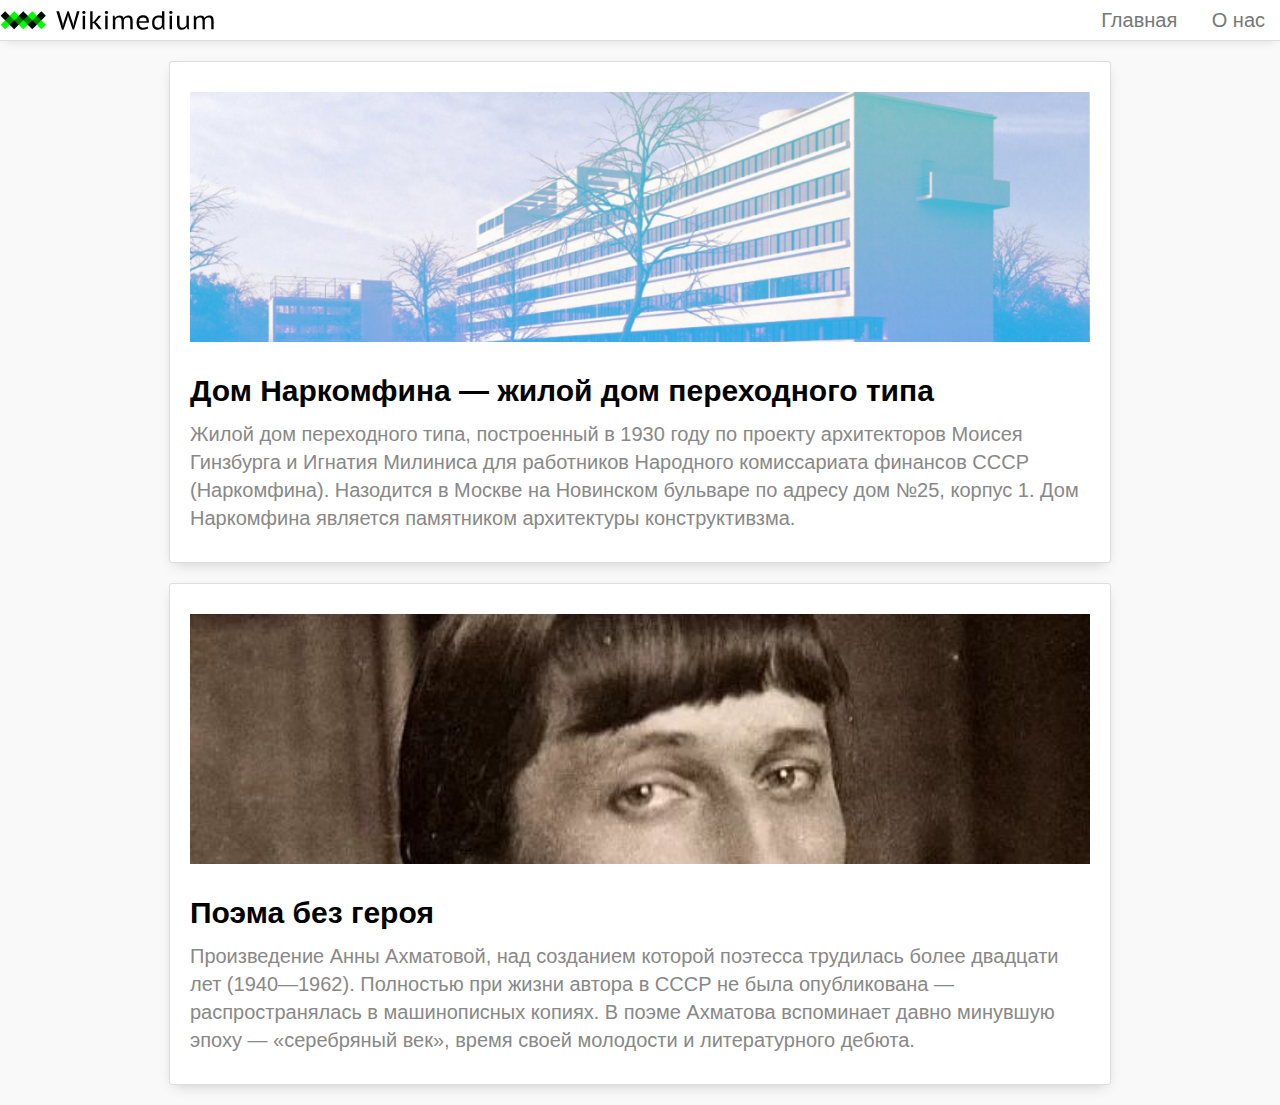
==== commit bb044830: "add responsive, adaptive and Ahmatova page" ====
--- a/index.html
+++ b/index.html
@@ -2,10 +2,22 @@
 <html lang="ru">
 <head>
     <meta charset="UTF-8">
+    <meta property="og:title" content="Wikimedium"/>
+    <meta property="og:description" content="Проект разработан для изучения основ веб-вёрстки языка гипертекстовой разметки HTML и каскадных таблиц стилей CSS"/>
+    <meta property="og:image" content="https://raw.githubusercontent.com/smnvkh/wikimedium/main/images/narkomfin.jpg"/>
+    <meta property="og:type" content="profile"/>
+    <meta property="og:url" content= "https://smnvkh.github.io/wikimedium/" />
     <meta name="viewport" content="width=device-width, initial-scale=1.0">
-    <title>Document</title>
+    <title>Wikimedium</title>
     <link rel="stylesheet" href="stylesheets/style.css">
+    <link rel="icon" type="image/x-icon" href="images/favicon.ico" />
+    <link rel="icon" type="image/png" href="images/favicon.png" />
     <script src="javascripts/jquery-3.7.1.js" charset="utf-8"></script>
+    <style>
+        body {
+            background-color: #f9f9f9; 
+        }
+    </style>
 </head>
     <body>
         <!-- шапка сайта -->
@@ -16,750 +28,25 @@
                 <li><a href="about.html">О нас</a></li>
             </ul>
         </nav>
-        <!-- меню сайдбара -->
-        <nav class="sidebar">
-            <h2>Содержание</h2>
-            <ol>
-                <!-- идентификатор 1_? в хрефе указываем с хэштэгом, а в статье без -->
-                <li><a href="#1_1"> История создания дома Наркомфина </a></li>
-                <ol>
-                    <li><a href="#1_1_1">ОСА и Стройком</a></li>
-                    <li><a href="#1_1_2">Сотрудничество М. Я. Гинзбурга и Н. А. Милютина</a></li>
-                </ol>
-                <li><a href="#1_2">Идеология «опытного коммунального дома переходного типа»</a></li>
-                <li><a href="#1_3">Участок</a></li>
-                <li><a href="#1_4">Состав жилого комплекса</a></li>
-                <li><a href="#1_5">Архитектура</a></li>
-                <ol>
-                    <li><a href="#1_5_1">Пространственная организация комплекса</a></li>
-                    <li><a href="#1_5_2">Дом Наркомфина и 5 принципов Ле Корбюзье</a></li>
-                    <li><a href="#1_5_3">Конструкции и материалы</a></li>
-                    <li><a href="#1_5_4">Интерьеры</a></li>
-                </ol>
-                <li><a href="#1_6">Критика проекта</a></li>
-                <ol>
-                    <li><a href="#1_6_1">С технической стороны</a></li>
-                    <li><a href="#1_6_2">С бытовой стороны</a></li>
-                </ol>
-                <li><a href="#1_7">История эксплуатации и проект реставрации</a></li>
-                <ol>
-                    <li><a href="#1_7_1">Развитие городского окружения</a></li>
-                    <li><a href="#1_7_2">Перестройки</a></li>
-                    <li><a href="#1_7_3">Причины ветхости дома</a></li>
-                    <li><a href="#1_7_4">Новейшая история дома и реставрация</a></li>
-                </ol>
-                <li><a href="#1_8">Значение проекта в исторической перспективе</a></li>
-                <li><a href="#1_9">Реальная жизнь в доме Наркомфина</a></li>
-                <ol>
-                    <li><a href="#1_9_1">Известные жители</a></li>
-                </ol>
-                </ol>
-        </nav>
-        <!-- основной контент -->
-        <article>
-            <h1>Дом Наркомфина</h1>
-            <p><b>Дом Наркомфи́на</b> — один из знаковых памятников архитектуры советского <a href="https://ru.wikipedia.org/wiki/%D0%90%D0%B2%D0%B0%D0%BD%D0%B3%D0%B0%D1%80%D0%B4_(%D0%B8%D1%81%D0%BA%D1%83%D1%81%D1%81%D1%82%D0%B2%D0%BE)">авангарда</a> и <a href="https://ru.wikipedia.org/wiki/%D0%9A%D0%BE%D0%BD%D1%81%D1%82%D1%80%D1%83%D0%BA%D1%82%D0%B8%D0%B2%D0%B8%D0%B7%D0%BC_(%D0%B8%D1%81%D0%BA%D1%83%D1%81%D1%81%D1%82%D0%B2%D0%BE)">конструктивизма</a>. Построен в <a href="https://ru.wikipedia.org/wiki/1928_%D0%B3%D0%BE%D0%B4">1928</a>— <a href="https://ru.wikipedia.org/wiki/1930_%D0%B3%D0%BE%D0%B4">1930 годах</a> по проекту архитекторов <a href="https://ru.wikipedia.org/wiki/%D0%93%D0%B8%D0%BD%D0%B7%D0%B1%D1%83%D1%80%D0%B3,_%D0%9C%D0%BE%D0%B8%D1%81%D0%B5%D0%B9_%D0%AF%D0%BA%D0%BE%D0%B2%D0%BB%D0%B5%D0%B2%D0%B8%D1%87">Моисея Гинзбурга</a>, <a href="https://ru.wikipedia.org/wiki/%D0%9C%D0%B8%D0%BB%D0%B8%D0%BD%D0%B8%D1%81,_%D0%98%D0%B3%D0%BD%D0%B0%D1%82%D0%B8%D0%B9_%D0%A4%D1%80%D0%B0%D0%BD%D1%86%D0%B5%D0%B2%D0%B8%D1%87">Игнатия Милиниса</a> и инженера <a href="https://ru.wikipedia.org/wiki/%D0%A1%D0%B5%D1%80%D0%B3%D0%B5%D0%B9_%D0%9B%D1%8C%D0%B2%D0%BE%D0%B2%D0%B8%D1%87_%D0%9F%D1%80%D0%BE%D1%85%D0%BE%D1%80%D0%BE%D0%B2">Сергея Прохорова</a> для работников <a href="https://ru.wikipedia.org/wiki/%D0%9D%D0%B0%D1%80%D0%BE%D0%B4%D0%BD%D1%8B%D0%B9_%D0%BA%D0%BE%D0%BC%D0%B8%D1%81%D1%81%D0%B0%D1%80%D0%B8%D0%B0%D1%82_%D1%84%D0%B8%D0%BD%D0%B0%D0%BD%D1%81%D0%BE%D0%B2_%D0%A1%D0%A1%D0%A1%D0%A0">Народного комиссариата финансов СССР</a> (Наркомфина). Автор замысла дома Наркомфина М. Я. Гинзбург определял его как «опытный дом переходного типа». Дом находится в <a href="Москве">Москве</a> по адресу: <a href="https://ru.wikipedia.org/wiki/%D0%9D%D0%BE%D0%B2%D0%B8%D0%BD%D1%81%D0%BA%D0%B8%D0%B9_%D0%B1%D1%83%D0%BB%D1%8C%D0%B2%D0%B0%D1%80">Новинский бульвар</a>, дом 25, корпус 1.</p>
-            <img src="https://upload.wikimedia.org/wikipedia/commons/thumb/3/30/Moscow%2C_Narkomfin_building_in_May_2021_03.jpg/548px-Moscow%2C_Narkomfin_building_in_May_2021_03.jpg" alt="Дом Наркомфина">
-            <p>С начала 1990-х годов дом находился в аварийном состоянии, был трижды включён в список «100 главных зданий мира, которым грозит уничтожение». В 2017—2020 годах отреставрирован по проекту <a href="https://ru.wikipedia.org/wiki/%D0%90%D1%80%D1%85%D0%B8%D1%82%D0%B5%D0%BA%D1%82%D1%83%D1%80%D0%BD%D0%BE%D0%B5_%D0%B1%D1%8E%D1%80%D0%BE">АБ</a> «Гинзбург Архитектс», функционирует как элитный жилой дом. Отдельно стоящий «Коммунальный блок» (историческое название) планируется как место проведения публичных мероприятий.</p>
-            <h2 id="1_1">История создания дома Наркомфина</h2>
-            <hr>
-            <h3 id="1_1_1">ОСА и Стройком</h3>
-            <p>Из всех различных индивидуумов и групп, занимавшихся реформированием повседневной жизни и консолидации социализма в 1920-е 
-                годы, архитекторы занимали исключительное положение. Архитектурная инновация Дома Коммуны представляет наиболее полную 
-                попытку осуществления реформирования быта и консолидации советского социализма. Самой влиятельной группой архитекторов 
-                в этой области являлась ОСА (Объединение современных архитекторов, которую возглавлял М. Я. Гинзбургом). В то время как 
-                прочие реформаторы быта пытались внедрить реформистские практики в остатки существующих дореволюционных форм, группа ОСА 
-                (образована в 1925 году М. Я. Гинзбургом и братьями Весниными), более известная как конструктивисты, пыталась решить проблем
-                «нового быта» напрямую созданием принципиально новой архитектуры и материальной культуры, основанных на коммунистических 
-                отношениях производства и потребления.</p>
-            <p>Дом Наркомфина, или 2-й дом Совнаркома (СНК) РСФСР, стал одним из экспериментальных домов, построенных по результатам 
-                теоретических исследований Секции типизации Стройкома РСФСР, созданной по инициативе М. Я. Гинзбурга и работавшей под его 
-                руководством в 1928—1929 годы (в работе также участвовали входившие в объединение ОСА: М. О. Барщ, В. Н. Владимиров, А. Л. 
-                Пастернак, Г. Р. Сум-Шик). Задачей Стройкома являлось разработка и проектирование новых форм жилья для нового советского 
-                общества. Как сказано в монографии Йоганнеса Крамера[de] «Das Narkomfin Kommunehaus In Moskau 1928—2012», <em>«аналогичные 
-                    устремления существовали в то же время и в Германии, где этими вопросами занимался Исследовательский институт 
-                    экономической эффективности в строительстве и жилищном хозяйстве (RfG[de]), хотя полученные им результаты были менее 
-                    радикальными и менее призрачными».</em></p>
-            <p>Учреждению секции предшествовала работа в 1928 году комиссии Стройкома по отбору типовых проектов жилья для строительства. 
-                Комиссия пришла к выводу, что большинство известных на тот момент проектов не может быть использовано как типовые, поэтому 
-                для разработки типовых проектов была создана Секция типизации. Подготовкой для работы над новым форматом жилья также стала
-                 работа над домом Госстраха на Малой Бронной (1926—1927, М. Я. Гинзбург и В. Н. Владимиров) и конкурс на «эскизный проект 
-                 жилого дома трудящихся», проведённый журналом «Современная архитектура» (Гинзбург подал на конкурс проект «Коммунального 
-                 дома А-1»). Выставка проектов конкурса состоялась в июне 1927 года.</p>
-            <p>Результаты исследования секции М. Я. Гинзбург доложил на пленуме Стройкома РСФСР, где было принято постановление, 
-                рекомендовавшее несколько разработанных жилых ячеек к массовому строительству, а остальные — к опытно-показательному, 
-                начиная с 1928 года. Согласно этому постановлению было построено шесть «экспериментальных коммунальных домов переходного 
-                типа» в Москве, Свердловске и Саратове. Все они служили для проверки результатов теоретических исследований Секции типизации 
-                и были созданы в рамках финансировавшейся государством программы экспериментального строительства 1929 года. Как пишет 
-                профессор МАрхИ Елена Овсянникова: «Тем не менее, нашёлся реальный заказчик на проведение в жизнь эксперимента Стройкома. 
-                Им стал Н. А. Милютин, тогда нарком финансов РСФСР». Проект дома Наркомфина создан в 1928—1929 годы, строительство велось в 
-                1929—1930 годы.</p>
-            <p>С. О. Хан-Магомедов называет дом Наркомата финансов самым интересным из этих шести экспериментальных домов.</p>
-            <h3 id="1_1_2">Сотрудничество М. Я. Гинзбурга и Н. А. Милютина</h3>
-            <p>Заказчиком жилого комплекса выступал нарком финансов РСФСР (1924—1929) Н. А. Милютин, известный как автор схем 
-                социалистического расселения и градостроительных концепций соцгорода, он же определил функциональные характеристики 
-                будущего здания. Сотрудничество наркома Н. А. Милютина и архитектора М. Я. Гинзбурга началось несколько раньше, на 
-                строительстве дома Госстраха (1926—1927), — Милютин был инициатором строительства двух домов Госстраха в Москве. Идеи Н. А. 
-                Милютина об устройстве жилища воплотились при создании дома Наркомфина (Дома-парохода, или 2-го дома СНК).</p>
-            <p>По теории Милютина, <em>«значительное повышение жизненного уровня рабочих и развитие обобществлённых форм обслуживания 
-                бытовых нужд трудящихся (общественное питание, ясли, детские сады, клубы и т. п.) постепенно уничтожают значение семьи как 
-                хозяйственного соединения. Этот процесс неизбежно приведёт, в конечном счёте, к полной переделке семейных форм общежития. 
-                <…> Задача раскрепощения женщины от мелкого домашнего хозяйства и вовлечение её в производство заставляет нас ставить вопрос
-                о всемерном содействии этому процессу».</em></p>
-            <p>Цель реконструкции быта (<em>«новый быт»</em>) — ликвидация домашнего хозяйства и семейного уклада жизни, — возможность 
-                использовать женщин в качестве рабочей силы на производстве. Эта мысль в «Соцгороде» Милютина выражена вполне отчётливо. 
-                Идея «раскрепощения женщины» путём отлучения её от домашнего хозяйства и вовлечения в производственную деятельность 
-                («приобщения её к общественно-производственному труду») не была изобретением Милютина. Это была правительственная установка, 
-                выраженная в Постановлении ЦК ВКП (б) от 15 апреля 1929 года:</p>
-            <blockquote>«Усиление влияния промышленных работниц на широкие массы трудящихся женщин, рост активности работниц, поднятие их 
-                классового самосознания и культурного уровня требуют дальнейшего увеличения женского труда на производстве. Принятый 
-                пятилетний план народного хозяйства обеспечивает огромный рост промышленности на базе реконструкции и социалистической 
-                рационализации, которая в отличие от капиталистической рационализации, основанной на эксплуатации рабочей силы, даёт 
-                возможность без ущерба для функций материнства расширять применение женского труда в производстве, в том числе и в тяжёлой 
-                индустрии. В связи с эти ЦК считает необходимым, чтобы соответствующие советские организации (Госплан, НКТ, ВСНХ и профсоюзы)
-                обеспечили проведение в жизнь предусмотренное в пятилетнем плане вовлечение во все отрасли промышленности женской рабочей 
-                силы, приспособив к этому и план её подготовки, обеспечивая неуклонный рост количества женщин во всех звеньях по подготовке 
-                квалифицированной рабочей силы, ФЗУ, вечерние курсы, втузы»[15</blockquote>
-            <p>Задача реализации этих принципов и была поставлена перед авторами проекта. Согласно Е. Милютиной, это был дом «нового быта»
-                .</p>
-            <p>Сметная стоимость строительства составила 10 млн рублей. Строительство жилого корпуса осуществлялось под наблюдением 
-                комиссии, возглавлявшейся Н. А. Милютиным. Коммунальный корпус и корпус прачечной строились без утверждённых чертежей.
-            </p>
-            <h2 id="1_2">Идеология «опытного коммунального дома переходного типа»</h2>
-            <hr>
-            <p>Идеи, связанные с планировочной и объёмной структурой, так же, как и с функциональным наполнением дома, изложены в публикациях
-                 журнала «Современная архитектура», докладе М. Я. Гинзбурга на пленуме Стройкома, а также в его книге «Жилище».</p>
-            <p>Секция типизации Стройкома РСФСР ставила перед собой задачи разработки экономичного решения проблемы жилья без потери его 
-                качества и даже с повышением комфорта, в частности, благодаря естественному освещению не только жилых, но и подсобных зон, 
-                в т. ч. коридоров.</p>
-            <p>Дом Наркомфина переходного типа (от «буржуазного дома» к «социалистической коммуне») хотя и содержал в себе ранее 
-                существовавшие «буржуазные» квартиры (ячейки K и 2F), был структурирован таким образом, чтобы облегчить переход индивида 
-                к полностью социализированной жизни (в ячейках F).</p>
-            <p>Гинзбург критически оценивал так называемое моссоветовское строительство («массовое жилищное строительство Москвы первых лет 
-                после революции»), считал «экономический эффект» доходного дома более высоким. Поэтому работа Секции началась с анализа 
-                типологии «дореволюционного «доходного дома» и её оптимизации. Авторы сохраняли объём и высоту жилых помещений, урезая как 
-                площадь, так и высоту подсобных. Были удалены вторые лестницы и комнаты домработниц, уменьшены передние, ванные, спальни и 
-                кухни, причём последние — как по площади, так и в высоту. «Уплотнение» подсобных зон компенсировалось большей высотой хорошо 
-                освещённых гостиных. Рассчитывались пропорции квартир, оптимальные траектории движения человека внутри и схемы эффективной 
-                расстановки мебели. Приведённые в книге расчёты эффективности использования жилого пространства построены на рассмотрении 
-                отношения кубатуры к жилой площади квартир и параметра k (k=W/P, соотношение общей кубатуры здания к полезной площади жилых 
-                ячеек).</p>
-            <p>Секция Стройкома разработала несколько типов квартир-ячеек разного размера, названных буквами от A до F, причём в маленьких 
-                ячейках F размещалась душевая кабина, в больших ячейках А — ванна. Также был разработан «кухонный элемент» сокращённой 
-                площади, закрывающийся складной дверью-ширмой. Кухонные элементы были реализованы в доме на Гоголевском бульваре. 
-                Почти все созданные тематические жилые дома так называемого «переходного типа» предусматривали наличие завершённых 
-                индивидуальных квартир-ячеек и коммунальных зон для постепенного перехода к новому коллективному образу жизни.</p>
-            <p>Одной из ключевых позиций М. Я. Гинзбурга было создание изолированных квартир для отдельных семей: «Архитекторы Секции 
-                типизации пришли к выводу, что в условиях тех лет решение жилищной проблемы неотделимо от разработки типовых проектов 
-                экономичной малометражной (в первую очередь однокомнатной) квартиры для отдельных семей. Гинзбург рассматривал жилую 
-                ячейку будущего как предельно ужатую и экономную, но традиционную по структуре квартиру на одну семью. Пусть даже 
-                однокомнатную, но с индивидуальными кухней и ванной. В этом Гинзбург и его сотрудники-единомышленники были согласны с 
-                европейскими архитекторами, решавшими те же задачи, — Ле Корбюзье, Эрнстом Маем, Бруно Таутом, Ханнесом Майером.</p>
-            <p>В работе Секции Стройкома, как и в выступлениях М. Я. Гинзбурга, отразилась борьба идеи экономичного, но комфортного дома с 
-                отдельными квартирами и общественным сервисом — с развивавшейся параллельно в тот же период идеей дома-коммуны (того же 
-                Стройкома) с полным обобществлением быта. М. Я. Гинзбург противопоставлял свой «коммунальный дом переходного типа» практике 
-                домов-коммун и жёстко критиковал последнюю. По словам М. Я. Гинзбурга, «коммунальный дом» должен <em>«способствовать 
-                    быстрейшему безболезненному переходу к более высоким формам хозяйства»</em>. Именно для этого был запланирован развитый 
-                    коммунальный блок с функциями общественного питания, стирки, уборки и присмотра за детьми — так же, как и минимальный 
-                    размер кухонь в квартирах. Между тем М. Я. Гинзбург подчёркивает:</p>
-            <blockquote><em>
-                «мы сочли совершенно необходимым создание ряда моментов, стимулирующих переход на более высокую форму
-                    социально-бытового уклада, но не декретирующих этот переход».</em></blockquote>
-            <p>Таким образом, называть «коммунальный дом» Наркомфина «домом-коммуной» принципиально неверно, так как дом Наркомфина был 
-                примером реализации идей противников идеологии дома-коммуны и принудительного обобществления быта.</p>
-            <p>Идеологическое объяснение неизбежности массового коммунального жилья было уже давно придумано в виде идеи «обобществления быта» 
-                и принципиального отказа от индивидуальной квартиры как символа мещанского, буржуазного и индивидуалистического хозяйства. 
-                Новым стало то, что именно во второй половине 1929 года отказ от семейной квартиры был декларирован на относительно высоком 
-                административном уровне (Совнарком РСФСР) и жильё с «обобществлённым бытом» начало в идеологическом смысле официально 
-                приобретать характер единственно возможного. Речь теперь могла идти не о коммунальных квартирах с кухнями на несколько 
-                семей, а только об общежитиях с общими кухнями и ванными[~ 1].</p>
-            <p>Однако существование концепции коммунального дома архитекторов ОСА в контексте идеологии советского государства, в конце 
-                1920-х — начале 1930-х всё более трансформирующейся под влиянием повестки сталинской индустриализации и риска репрессий, 
-                потребовало от архитекторов максимума гибкости в озвучивании и продвижении своих идей, что приводит к ряду противоречий в 
-                выступлениях разного времени. В частности, уже в 1929 году М. Я. Гинзбург говорит о необходимости «100-процентного 
-                обобществления производственных процессов жилья» и называет исполненную в доме НКФ задачу расселения 50 семейств, <em>«всё 
-                    ещё семейств»</em>, — «узкой»[~ 2].</p>
-            <p>Основной акцент архитекторы сделали на встроенную мебель и компактные сантехнические ячейки. Именно отсюда берёт начало 
-                практика совмещения ванной комнаты с туалетом, реализованная во всех семейных квартирах дома Наркомфина и знакомая нескольким 
-                поколениям советских людей. <em>«Они пытались сократить лишние движения обитателей квартир, а также считали необходимым 
-                    предложить им питаться в общественных столовых, мыться в общественных банях, сдавать бельё в механические прачечные, 
-                    читать и отдыхать в библиотеках и клубах».</em></p>
-            <p>Рассматривая дом Наркомфина как опытный, М. Я. Гинзбург не считал его типовым и настаивал на том, что создание типовых 
-                проектов жилых домов — путь неправильный, ведущий к «однообразию жилой застройки». Гинзбург считал важной «максимальную 
-                гибкость» стандартов и разработку таких стандартных элементов, «которые можно было бы всячески комбинировать <…> варьировать 
-                типы жилья, используя одни и те же стандартные элементы»</p>
-            <h2 id="1_3">Участок</h2>
-            <hr>
-            <p>Под строительство дома для работников Наркомата финансов в апреле 1929 года была отведена территория огородов, ранее 
-                принадлежавших двум усадьбам, жилые дома которых были выстроены в XIX веке по красной линии Новинского бульвара; в одном из 
-                этих домов в 1910—1922 годы жил Ф. И. Шаляпин и сейчас располагается его дом-музей. Территория полого спускается к 
-                Пресненскому пруду, который к 1925 году был осушен и засыпан, а питавшая его река Пресня забрана на этом отрезке в трубу.</p>
-            <h2 id="1_4">Состав жилого комплекса</h2>
-            <hr>
-            <p>В проектной документации дом именовался 2-м домом СНК. Согласно проекту, комплекс должен был состоять из четырёх корпусов:</p>
-            <ol>
-                <li>жилого, на 50 семей и приблизительно 200 человек (построен);</li>
-                <li>коммунального с кухней, двумя столовыми — крытой внутри и летней на крыше, а также спортзалом и библиотекой (построен, 
-                    кухня работала в 1930-е годы, продавая еду на вынос; столовая не заработала);</li>
-                <li>отдельное круглое в плане здание детского сада с яслями планировалось в центральной части парка (не реализовано; к 1934 
-                    году детский сад разместился в коммунальном корпусе; в книге «Жилище» Гинзбург писал: «вся свободная площадь 
-                    коммунального корпуса занята детским садом»; просуществовал до 1941 года);</li>
-                <li>«служебный двор», включающий механическую прачечную, сушилку и гараж, был обращён к Новинскому бульвару (реализован; 
-                    прачечная функционировала, она обслуживала жильцов в 1930-е годы).</li>
-            </ol>
-            <h2 id="1_5">Архитектура</h2>
-            <hr>
-            <h3 id="1_5_1">Пространственная организация комплекса</h3>
-            <p>Основной (жилой) корпус вытянут с севера на юг с небольшим отклонением от меридиональной оси, в глубине участка, в 165 м от 
-                Новинского бульвара (Садового кольца). Коммунальный (общественный) корпус расположен под углом 90° к жилому корпусу в его 
-                южной части и соединён с ним крытым навесным переходом в уровне второго этажа. Объём прачечной находится в северо-восточной 
-                части территории, ближе к Новинскому бульвару и композиционно связывает ансамбль с городом. Согласно первоначальному плану 
-                парка, прачечную и коммунальный корпус объединяла диагональная дорожка. Пройдя под жилым корпусом, можно было попасть на 
-                видовую площадку.</p>
-            <h3 id="1_5_2">Дом Наркомфина и 5 принципов Ле Корбюзье</h3>
-            <p>С. О. Хан-Магомедов отмечает созвучие дома Наркомфина 5 принципам Ле Корбюзье в целом: «здесь есть и столбы, и плоская крыша, 
-                и горизонтальные окна, и т. д.» и подчёркивает, что пять принципов были опубликованы в № 1 журнала «Современная архитектура» 
-                за 1928 год и взяты «на вооружение сторонниками конструктивизма, в том числе руководителями ОСА», ср.: «Дом Наркомфина 
-                стал одной из первых реализаций всех пяти принципов современной архитектуры, выдвинутых европейским мастером». Общение М. 
-                Я. Гинзбурга, ОСА и редакции СА с Ле Корбюзье во второй половине 1920-х годов было достаточно интенсивным.</p>
-            <h4>Парк и открытый первый этаж</h4>
-            <p>Важной частью ансамбля М. Я. Гинзбург считал парк, спроектированный на прямоугольном участке между объёмом прачечной и жилого 
-                корпуса («Весь дом расположен в парке»). Открытый первый этаж, приподнятый на 2,5 м от земли на круглых опорах, М. Я. 
-                Гинзбург объяснял, в числе прочего, стремлением «не разрезать домом территории парка».</p>
-            <p>Помимо парка, М. Я. Гинзбург объясняет открытый первый этаж экономичностью, возможностью преодолеть таким образом неровность 
-                участка, а также наименьшей пригодностью первого этажа для жизни и «возможностью оторвать здание от земли, … поднести 
-                восприятию человека пространственно чистым и ясным».</p>
-            <h4>Внутренняя структура</h4>
-            <p>Жилой корпус — шестиэтажное здание длиной 82,5 м и высотой 17 м, Вдоль восточного фасада сгруппированы спальни и коридоры, 
-                вдоль западного гостиные, соответственно спальни получают утреннее солнце, гостиные — вечернее. Ближе к торцам расположены 
-                две лестничные клетки, связанные между собой и с квартирами двумя широкими коридорами (4 м в ширину и 2,3 м в высоту) на 
-                втором и пятом этажах. Коридоры М. Я. Гинзбург называет горизонтальными артериями и противопоставляет их вертикальным 
-                лестницам: коридоры должны были упростить жителям квартир связь с помещениями коммунальных сервисов, а тот факт, что 
-                коридоров в доме всего два, позволил сэкономить на нежилых пространствах в противовес жилым. С другой стороны, архитектор 
-                трактовал коридоры как общественные пространства («место общественного пребывания»).</p>
-            <p>Жилой корпус разделён по горизонтали на две части: в нижней половине было предусмотрено размещение семей, которые полностью 
-                сохранили свою старую хозяйственно-бытовую структуру, в верхней запланированы квартиры для малосемейных: одного человека или 
-                супружескую пару без детей. Соответственно, предполагалось, что нижняя половина корпуса будет постепенно удаляться от 
-                индивидуального хозяйства; поэтому в квартирах типа K есть крошечные (4 м²) кухни, которые при необходимости позволяют 
-                индивидуально готовить пищу, но которые в своём воплощении уже являются вариантом замены, компромиссного решения.</p>
-            <p>Верхняя половина с ячейками F имеет подведённый к жилому помещению газ на случай, если здесь также потребуется подключить 
-                небольшой кухонный элемент. Кроме того, в конце коридора, соединяющего квартиры этого типа, есть эрзац-кухня, организованная 
-                уже в годы войны, где, хотя и в общей зоне, каждая семья может самостоятельно готовить или разогревать еду. Для 
-                обеспечения быстрого и безболезненного перехода к более высоким социальным формам домашнего хозяйства, обитателям предлагалось 
-                не обязательное, но возможное питание в столовой, стирка белья в прачечной, досуг в библиотеке и воспитание детей в детском 
-                саду.</p>
-            <h4>Типы ячеек-квартир и их распределение</h4>
-            <p>В доме Наркомфина по трактовке М. Я. Гинзбурга использованы три типа квартир-«ячеек», основанных на разработках Секции 
-                типизации Стройкома РСФСР. На втором и третьем этажах расположены 9 двухъярусных квартир <b>типа К</b> площадью 78 м², 
-                предназначенные для больших семей. Войти в квартиры типа К можно из коридора в уровне 2 этажа. Коридор соединяет две 
-                лестничные клетки и продолжается в том же уровне переходом в коммунальный корпус. С востока к коридору 2 этажа примыкает 
-                открытая терраса той же ширины. В <b>ячейках K</b> площадь гостиной, или «жилой комнаты» — 25 м², её высота 5 м. В части, 
-                разделённой на два яруса высотой по 2,3 м, внизу расположены: соединённая с коридором терраса, передняя и кухня площадью 
-                4,3 м², вверху две спальни 19,88 и 12,1 м² с ванной и туалетом (совмещёнными). Жилая площадь ячеек K 57—60 м², общая площадь
-                82—83 м², (площадь квартиры № 11 составляет 100 м²). С момента заселения дома этот тип квартир предназначался для наиболее 
-                элитных семей по причине их вместительности, удобства и большей «жилплощади».</p>
-            <p>Три этажа с 4 по 6 заняли 24 ячейки <b>типа F</b> площадью 35—36 м², рассчитанные на одного человека или на семейную пару 
-                без детей. По замыслу архитекторов ячейки F обеспечивают лишь самые основные функции повседневной социализированной жизни: 
-                сон в спальных нишах, личная гигиена в душевой кабине и приватные занятия в просторной, высотой 5 м, гостиной. Приготовление 
-                и приём пищи, уход за детьми, отдых и развлечения, ранее осуществлявшиеся в дореволюционных формах жилища, были вынесены в 
-                коммунальные пространства комплекса. Ячейка F состоит из гостиной высотой 3,6 м, прихожей и санузла при входе и спальной 
-                ниши со встроенным шкафом, душевой кабиной и раковиной; высота всех помещений, кроме гостиной, 2,3 м. Ячейки выстроены в 
-                два яруса: на западный фасад выходят окна гостиных, на восточный фасад между двумя лентами окон спален в уровне пятого этажа 
-                выходит галерея, соединяющая входы всех ячеек <b>типа F</b>, расположенных между лестничными клетками. При выбранной 
-                планировке гостиная и спальная ниша открыты друг другу, визуально и пространственно, чем обеспечивалось двухстороннее 
-                освещение и проветривание. Единственными закрытыми пространствами квартиры являлись душевая кабина с умывальником и туалет. 
-                При необходимости визуальное и физическое разделение спальной ниши и гостиной достигалось карнизом с занавеской, как и 
-                предусматривалось одним из вариантов ячейки типа F. В малометражных квартирах F нет кухонь. Отсутствие кухонь, по В. Бачли, 
-                служит предельным выражением социализированной жизни и нового быта. Жилая комната оборудована небольшим «кухонным 
-                элементом» для подогрева пищи (фактически газовая плита, установленная в жилой комнате).</p>
-            <p>В торцах дома расположены <b>ячейки 2F</b>: сдвоенные ячейки типа F с ванной вместо душевой кабины и квартиры большего размера, 
-                а в южном торце, две <b>увеличенные ячейки K</b> площадью более 100 м², отмеченные на фасаде полукруглыми балконами. Ячейки 
-                2F в целом дублируют структуру ячеек F. В них две гостиных высотой 3,6 м, а также столовая, передняя, ванная, туалет и кухня 
-                высотой 2,3 м. М. Я. Гинзбург называет ячейки 2F «в социально-бытовом отношении <…> обычными квартирами с более рациональным 
-                распределением высот, а потому и с более интересным пространственным решением», однако ничего не говорит ни о количестве 
-                ячеек 2F в доме, их площади, и количестве комнат в них. Виктор Бачли приводит следующие данные. Вдоль каждой лестничной 
-                клетки расположены ячейки 2F двух типов: двухуровневые (три квартиры на 6-м этаже), остальные одноуровневые (три квартиры 
-                на 4-м этаже). Все комнаты ячеек, по аналогии с дореволюционными квартирами визуально и физически отделены друг от друга 
-                стенами и дверными проёмами. Вдоль южной лестничной клетки находятся две «сочленённые ячейки К» (англ. articulated K-units — 
-                определение Бачли). Этот тип квартир никогда не упоминался ни в рекомендациях Стройкома РСФСР, ни в работах Гинзбурга, его 
-                учеников и комментаторов. Отличается от ячеек К существенно большей площадью, наличием дополнительного туалета и столовой 
-                на нижнем уровне, а также большими полукруглыми балконами. Общая площадь торцевых <b>ячеек 2F</b> составляла от 77 (кв. № 14) 
-                до 114 м² (кв. № 18, пять комнат).</p>
-            <p>В южной  части дома на уровне плоской кровли, в седьмом ярусе, располагались комнаты типа общежития, где были реализованы 
-                опубликованные Николаем Милютиным в «Соцгороде» жилые ячейки на одного человека. Часть из них — на одного человека, часть — 
-                на двух, площадью соответственно 9 и 15 м², высотой 2,6 м, объединённые общим санузлом и душем между каждыми двумя комнатами. 
-                Во второй половине 1930-х годов это были уже вполне обособленные квартиры №№ 50 и 51 Наркома земледелия РСФСР Лисицина Н. В. 
-                и Управделами СНК Герасимова И. С.</p>
-            <p>В доме НКФ планировалось не только опробовать новые методы строительства и изучить их эффективность — <em>«в доме Наркомфина 
-                сами люди должны были стать частью архитектурных экспериментов. Только так можно понять на самом деле бессмысленное с 
-                экономической и организационной точек зрения многообразие различных типов квартир с многочисленными вариантами их исполнения»
-                .</em></p>
-            <p>По данным Архнадзора, Гинзбург никогда не публиковал осуществлённый вариант планов дома и не упоминал о наличии в нём квартиры 
-                Милютина. Поэтому ни в одном из источников времён СССР, как и в российских источниках двух последующих десятилетий не 
-                найти достоверных данных о количествах квартир-ячеек F, K и 2F в доме НКФ. Нет таких данных и в монографии Овсянниковой 
-                Е. Б. и Милютиной Е. Н. «Жилой комплекс „Дом Наркомфина“, Москва, Новинский бульвар, 25», 2015. Впервые данные по 
-                количественному составу разнотипных квартир приведены в монографии Виктора Бачли 1999 года.</p>
-            <p>Обследование дома Наркомфина, проведённое в 1994 году профессором МАрхИ Еленой Овсянниковой и швейцарскими студентами из 
-                Женевы, которыми руководил Жан-Клод Люди (фр. <em>Jean-Claude Ludi</em>[~ 3]), показало, что его внутренняя структура 
-                оказалась ещё сложнее, чем было заявлено в проекте. Нестандартные квартиры, как оказалось, были на каждом этаже, хотя 
-                большинство их — типовые. Общее число вариантов жилых ячеек могло доходить до одиннадцати (включая помещение для консьержа, 
-                «студию» на верхнем этаже, общежитие на кровле, пентхаус самого Милютина и обозначенные квартирами комнаты для прислуги 
-                площадью 10—11 м² в торцах жилого корпуса на 4 и 6 этажах, радом с большими квартирами начальства — №№ 13, 16, 45 и 47). 
-                В конце коридора пятого этажа (на месте кв. 43) находилась общая кухня, организованная уже в 1940-е годы, а из самого 
-                коридора был доступ в чуланы для хранения вещей, не всегда помещавшихся в ячейки «F».</p>
-            <p> обстоятельной монографии Йоганнеса Крамера[de] (профессор ТУ Берлин; 2013), содержащей наиболее полные результаты 
-                исследований внутренней структуры и компоновочных решений дома Наркомфина отмечено: <em>«Неоднократно упомянутая 
-                    противоречивость проекта заключается в том, что Гинзбург и Милинис очевидно не могли или не хотели выбрать единую 
-                    последовательную концепцию организации жилого пространства. Напротив различные типы квартир не только скомпонованы и 
-                    оборудованы совершенно различно, но и спроектированы для совершенно различных групп пользователей так, что в целом 
-                    возникла своего рода энциклопедия нового жилья с четырьмя принципиально различными типами квартир, каждая из которых, 
-                    в свою очередь, имеет собственные варианты исполнения».</em></p>
-            <h4>Архитектура коммунального корпуса</h4>
-            <p>«Обобществлённый», или коммунальный, корпус состоит из объёма лестницы — лаконичного белого параллелепипеда, в западной части, 
-                и расположенного за ним основного функционального объёма. В уровне второго этажа к лестнице примыкает навесной переход к 
-                жилому корпусу; лестничный объём в своей верхней части выше основного, поскольку кровля решена как эксплуатируемая и лестница 
-                обеспечивает выход на неё. Лестница освещена вертикальным окном в её южной стене. Внутреннее пространство основного объёма 
-                разделено по высоте на 2 яруса высотой 4,9 и 5,1 м, северный фасад на всю высоту закрыт сплошным витражом, причём контур 
-                остекления вынесен вперёд и межярусное перекрытие к стеклу не примыкает. Южная часть коммунального корпуса, приблизительно 
-                на треть его глубины разделена на 4 яруса, причём 2 и 4 этажи выходят в примыкающие к ним двухсветные пространства северной 
-                части как балконы.</p>
-            <h4>Фасады</h4>
-            <p>Лаконичные фасады сочетают белый цвет стен, большие плоскости остекления и открытые в некоторых частях для обозрения круглые 
-                колонны чёрного цвета. Фасады отражают внутреннюю структуру дома. На восточном фасаде окна спален, коридора 5 этажа и 
-                углубление террасы 2 этажа складываются в горизонтальные ленты. В основании каждой ленты остекления расположены вынесенные 
-                вперёд протяжённые «полочки» подставок для цветов с тонкими прорезями водостоков.</p>
-            <p>На западном фасаде окна гостиных ячеек F складываются в верхней части в две крупные ленты. Несколько более сложную геометрию 
-                нижней части определяет структура ячеек K, чередующих большие окна гостиных и окна кухонь меньшего размера. Обе лестничные 
-                клетки выходили на западный фасад вертикальными окнами. Северный торцевой фасад лишён окон и оживлён лишь выступом балкона, 
-                хорошо освещённый южный решён пластичнее — три выступа полукруглых балконов размещены в уровне третьего, пятого и шестого 
-                этажей.</p>
-            <h3 id="1_5_3">Конструкции и материалы</h3>
-            <p>Строительство Дома Наркомфина стало площадкой для опытов с передовыми строительными технологиями своего времени, многие из 
-                которых уже были известны на Западе, но были адаптированы к реалиям Советской России, прежде всего, в результате 
-                экспериментов компании Технобетон, основанной в 1925 году и возглавлявшейся С. Л. Прохоровым, который обладал опытом работы 
-                как в России, так и в Германии.</p>
-            <p>По словам И. А. Казуся, «Кроме «Техбетона», в стране тогда не было другого коллектива, готового к реализации замысла 
-                Гинзбурга».</p>
-            <p>Конструктивная схема дома включает несущий монолитный железобетонный каркас, самонесущие наружные и внутренние стены из 
-                бетонитовых камней и перекрытия из монолитного железобетона с заполнением из пустотелых бетонитовых камней. Жилой корпус на 
-                три блока двумя деформационными швами. Монолитные ленточные фундаменты имеют различную глубину заложения в зависимости от 
-                состояния грунтов на конкретных участках.</p>
-            <h4>Железобетонный каркас</h4>
-            <p>Несущая конструкция всех корпусов — железобетонный каркас.</p>
-            <blockquote><em>
-                «Статическую нагрузку несут круглые железобетонные столбы с арматурой Консидера. В поперечном направлении расстояние
-                    между осями 3,50 и 4,50 м. В продольном направлении — 3,75 м. Столбы в продольном и поперечном направлении связаны
-                    железобетонными прогонами. В поперечном направлении имеются консоли по обе стороны, дающие общую глубину корпуса 10,15 м.
-                    Таким образом почти все столбы оказываются внутри архитектурного пространства, и наружные стены по каждому этажу передают
-                    нагрузку столбам через консоли. Толщина столбов 35 см. Наружные стены выполнены из пустотелых шлакобетонных камней типа
-                    „Крестьянин“ в полтора камня с засыпкой между камнями 6 см шлака. Общая толщина наружных стен 36 см».</em></blockquote>
-            <p>Как следует из иллюстраций, приведённых в книге Е. Овсянниковой и Е. Милютиной «Жилой комплекс «Дом Наркомфина», выполненных 
-                в 2007 году, когда штукатурка стен повсеместно обвалилась, материалом стен главного фасада являлись шлаковые блоки, а 
-                торцевые поверхности дома выполнены из обожжённого кирпича.</p>
-            <h4>Блоки Прохорова</h4>
-            <p>Важным нововведением С. Л. Прохорова стало использование блоков «холодного» бетонитового камня с двумя крупными отверстиями: 
-                для междуэтажных перекрытий и внутри вертикальных стен между квартирами и в ограждении лестничных клеток. Пустоты блоков 
-                использовали для прокладки канализационных, водосточных и вентиляционных каналов, размещённых внутри здания.</p>
-            <p>«Холодные» блоки с двумя отверстиями М. Я. Гинзбург называет «обычными для немецкого бетонного строительства» (действительно, 
-                они известны, в частности, в практике Баухауса). С. Л. Прохоров организовал производство похожих блоков с крупными 
-                отверстиями прямо на стройплощадке дома Наркомфина с использованием станков для производства блоков «Крестьянин», куда 
-                подкладывались деревянные вкладыши для изготовления отверстий. Впоследствии они получили название «блоков Прохорова».</p>
-            <p>В составе межэтажных перекрытий бетонитовые блоки чередовались с балками из армированного бетона. Ширина основных армированных
-                 балок, соединяющих колонны, — 40 см, между ними на расстоянии 50—60 см отливались дополнительные балки шириной 10—15 см; 
-                 между ними с помощью досок специальной опалубки (без гвоздей) укладывали бетонитовые блоки с отверстиями внутри. Перекрытие 
-                 получалось прочным и лёгким. Такая технология позволяла экономить до 20 процентов бетона по сравнению с монолитной 
-                 железобетонной плитой.</p>
-            <h4>Инженерные коммуникации</h4>
-            <p>Блоки Прохорова позволили спрятать каналы канализации и водоснабжения и вентиляции в стены и перекрытия, освободив 
-                пространство квартир (поверху была проложена только электропроводка). Часть чугунных канализационных труб была проложена 
-                в составе перекрытий, в местах стыковки больших и малых квартир-«ячеек» для прокладки канализации использовались сдвоенные 
-                балки. Поскольку трубы заливали бетоном вместе с блоками и с арматурой, это повлекло отложенные проблемы с доступом к ним 
-                для ремонта во время эксплуатации, который по этой причине не осуществлялся, протечкам и последующей необходимости в 
-                разборке и замене части стен во время реставрации.</p>
-            <h4>Внешние стены</h4>
-            <p>Каркас колонн позволил снять конструктивную нагрузку с внешних стен, сделав их самонесущими, и позволил использовать ленточные
-                 окна, отказавшись от вертикальных простенков. Внешние стены дома сложены из бетонных «камней» типа «Крестьянин», со 
-                 щелевидными пустотами внутри. Данный материал напоминает поризованные керамические блоки-«камни», широко используемые в 
-                 современном строительстве. Блоки «Крестьянин», использованные в доме Наркомфина, находят аналогии в современной строительной
-                  продукции, по размерам и другим параметрам. В составе внешних стен блоки укладывали вперевязку в три слоя: целый блок, 
-                  теплоизоляционный слой шлака и полблока. Стена получалась тонкой, 36 см, лёгкой и тёплой. С. Л. Прохоров подчёркивал, что 
-                  такая конструкция стены позволяет экономить до 25 % бетона, а её теплоизоляционный эффект лучше, чем у кирпичной стены в 
-                  2,5 кирпича.</p>
-            <h4>Другие экспериментальные материалы</h4>
-            <p>Камышит и соломит, материалы, нередко упоминаемые в связи с Домом Наркомфина и строительством периода авангарда в целом, 
-                представляют собой теплоизоляционные материалы — аналог современной минеральной ваты органического происхождения, — из 
-                сухой травы или соломы. В доме Наркомфина камышит и соломит были использованы в небольшом количестве, преимущественно для 
-                теплоизоляции мест, в которых балки основного каркаса выходят на внешний контур, ради того, чтобы избежать возникновения 
-                «мостиков холода».</p>
-            <p>Фибролит — прессованные плиты из деревянной стружки и опилок, можно считать предтечей современного ДСП[уточнить] или ДВП. В 
-                доме Наркомфина фибролит использовался только для межкомнатных перегородок. Этот материал не выдержал испытания временем, 
-                плиты деформировались и утратили несущую способность.</p>
-            <p>Ксилолит — покрытие пола из опилок, связанных магнезитом, по эксплуатационным качествам аналогичен цементному наливному полу, 
-                но теплее и мягче. В доме Наркомфина толщина напольного покрытия из ксилолита — 2 см, его укладывали в 2 слоя. Покрытие 
-                сохранилось и законсервировано в Коммунальном корпусе и на ступеньках лестниц. Ксилолит по-прежнему применяется в интерьерах 
-                промышленных помещений.</p>
-            <p>Плоская гольццементная кровля дома утеплена шлаком и снабжена водостоками, проведёнными в теле внешних стен дома, в частности,
-                 на южном торце. Мощение кровли было выполнено бетонными плитками с заполнением из гальки. Примерно 30—35 % плиток 
-                 сохранилось и законсервировано по время реставрации 2017—2020 годов.</p>
-            <p>Технологические решения кровли с теплоизоляцией «торфоплитами» из прессованного торфа и гидроизоляцией битумом следовали схеме, 
-                разработанной ведущим германским специалистом по плоским крышам Эрнстом Маем.</p>
-            <h4>Цветочницы</h4>
-            <p>На восточном фасаде авторы предусмотрели цветочницы, установленные снаружи на консолях, арматура которых была закреплена при 
-                строительстве в теле внешних стен вплоть до их внутренней стороны. Согласно замыслу, землю насыпали прямо в цветочницы, а 
-                вода полива отводилась через щели на их внешней стороне. Пунктир щелей хорошо виден на старых фотографиях и прочитывается 
-                как часть архитектурного решения «ленточного» фасада.</p>
-            <h3 id="1_5_4">Интерьеры</h3>
-            <h4>Освещение</h4>
-            <p>Архитекторы дома Наркомфина уделяли большое внимание освещённости внутренних пространств. «Лучшей системой», зрительно 
-                расширяющей пространство, М. Я. Гинзбург называет «горизонтальную световую ленту, подтянутую к потолку». При этом по словам 
-                архитектора «горизонтальная лента даёт значительно более равномерную освещённость». Расчёты коснулись и оптимальных отрезков 
-                стены выше и ниже окна: в обоих случаях оптимальной названа высота простенка 1 м сверху или снизу. Идеальным же решением 
-                признано сплошное остекление, апробированное в доме Наркомфина на примере витража коммунального корпуса.</p>
-            <h4>Сдвижные окна</h4>
-            <p>Одно из нововведений дома Наркомфина — окна, скользящие по направляющим, сходные с изобретёнными Ле Корбюзье и Пьером Жаннере. 
-                Они были «доработаны» с учётом климата. Ленточные окна включали два элемента: подвижные и неподвижные. Неподвижные с 
-                железобетонными рамами, подвижные — с дубовыми, скользящими на роликах по направляющему рельсу и прижимающимися к бетону 
-                рукояткой с эксцентриком. Места прижима в окне с деревянной рамой были обиты брезентом и войлоком.</p>
-            <h4>Цвет</h4>
-            <p>Эксперименты с цветом в доме Наркомфина стали продолжением опытов, начатых М. Я. Гинзбургом в архитектурной комнате бывшего 
-                МВТУ (ныне МГТУ им. Н. Э. Баумана) и признанных автором не очень удачными: «длительное пребывание в этой комнате утомляло». 
-                Работой по подбору цветовых решений квартир дома Наркомфина руководил художник из Баухауса профессор Хиннерк Шепер[de]. 
-                Стены в квартирах не оклеивали обоями, а гладко окрашивали — тёплые гаммы колеров для одних квартир и холодные для других. 
-                В квартирах тёплой гаммы для потолка была выбрана светлая охра, для стен лимонно-жёлтый. В холодной гамме для потолка 
-                использовали голубой оттенок брауншвейг, стены же были голубоватого и зеленоватого оттенков[~ 4]. В обоих случаях была 
-                выбрана менее интенсивная гамма, чем в опыте с комнатой МВТУ.</p>
-            <p>«Опыты показали, что тёплая гамма пространственно ограничивает объём: холодная же, наоборот, как бы расширяет помещение», — 
-                пишет М. Я. Гинзбург. Вывод, сделанный архитекторами из экспериментальной раскраски интерьеров — следует быть чрезвычайно 
-                осторожным в выборе цвета, а яркий цвет уместен на потолке, куда мы смотрим не так часто: поэтому основной, более яркий тон 
-                в окраске квартир дома Наркомфина применялся именно на потолках.</p>
-            <p>Во всех жилых помещениях семейных квартир полы из дубового паркета (широкий паркет 8 см). В ванных комнатах, по крайней мере, 
-                трёхкомнатных квартир до 1960 года сохранялись полы из пробкового дерева, позднее заменены кафельной плиткой. Электропроводка 
-                открытого типа — витой провод на фарфоровых изоляторах. Электровыключатели поворотные, как и розетки, также фарфоровые.</p>
-            <h2 id="1_6">Критика проекта</h2>
-            <hr>
-            <p>Дому Наркомфина посвящено большое количество публикаций, как в советских, так и в зарубежных источниках. В западных источниках 
-                описания дома Наркомфина нередко сопровождаются определениями «утопия» и «утопический» — «проект дома Наркомфина — продукт 
-                утопических мечтаний молодого Советского государства» (англ. <em>utopian housing project</em>)[~ 5]. В советских публикациях авторы 
-                старались избегать такой трактовки, привычно используя лексику типа «эксперимент», «экспериментальный», «переходного типа» и 
-                тому подобной, не акцентируя внимание на его результатах[~ 6].</p>
-            <h3 id="1_6_1">С технической стороны</h3>
-            <p>Объектом критики, в первую очередь со стороны качества использованных строительных материалов, стали несущие стены, так как 
-                жилой корпус ни разу не ремонтировали за все почти 90 лет его существования. Штукатурка фасадов осыпалась, а стены из 
-                кустарно выполненных цементных и шлаковых блоков, сделанных прямо на стройке, разрушались. Наполнителями в цементном 
-                растворе служили разные подручные материалы, в том числе металлургический шлак, солома, камыш.</p>
-            <p>Каркасная конструкция дома на опорах весьма затруднила устройство в нём вертикальных коммуникаций, не говоря о промерзании 
-                нижнего жилого этажа. Канализационные стояки пришлось утеплять и пропускать в нестандартных, специально утолщённых колоннах, 
-                что первоначально не учитывалось в эскизном архитектурном решении. Ряд проблем вызвала и плоская кровля и связанные с ней 
-                протечки. Исполнение такой кровли требует особой тщательности и качественных материалов, которые в период строительства можно 
-                было достать только благодаря инициативе заказчика ранга Милютина. Такая кровля требует постоянного ухода — прочистки 
-                загрязнённых или замёрзших внутренних водостоков, починки покрытия, регулярного сбрасывания снега.</p>
-            <p>Использованный во внутренней отделке дома «камышит» оказался плохим звукоизолирующим материалом, в частности, в качестве 
-                внутренних перегородок между первоначально «спальными комнатами», в силу обстоятельств заселённых различными семьями. По 
-                этому поводу было высказано много критических замечаний. К моменту окончания войны вентиляционные шахты оказались забитыми, 
-                вытяжная вентиляция повсеместно не работала. Из-за отсутствия Фиксационных чертежей здания, а также поэтажных чертежей 
-                разводок водоснабжения, дом оказался фактически неремонтопригодным, чем объясняется непроведение капитальных ремонтов за 
-                весь период его существования.</p>
-            <p>Эксперимент с устройством раздвижных горизонтальных окон <em>«не достиг цели и вызвал нарекания жильцов»</em>. Ленточные окна 
-                шириной во всю стену совершенно не отвечали реалиям московского климата. Места прижима в окне с деревянной рамой были обиты 
-                брезентом и войлоком. Через пару десятилетий уплотнения износились, к тому же бетонные рамы стали осыпаться, обнажая 
-                металлическую арматуру, сдвижные элементы окон заклинивали и в зимнее время пропускали холодный воздух.</p>
-            <p>Оборудование квартир не удалось сделать идеальным, ни стилистически, ни функционально. Например, там, где удавалось поставить 
-                ванну, то это были громоздкие дореволюционные чугунные изделия, занимавшие слишком много места в габаритах первоначально 
-                запланированных душевых кабин. Солидная по площади ванная комната была только в квартире Милютина.</p>
-            <h3 id="1_6_2">С бытовой сторон</h3>
-            <p>С бытовой стороны Дом Наркомфина также вызывал множество нареканий. Основой явилось нарушение заложенного в проекте принципа 
-                заселения типовых ячеек (квартир), связанного с тяжелейшим жилищным кризисом в СССР. В Доме Наркомфина в 1940—1970-е годы 
-                были распространены примеры квартир-коммуналок, когда одной из семей приходилось жить в общей комнате, а другой — в спальне. 
-                При этом минимальные размеры кухонь и санузлов приводили к скандалам и, в результате, к резкой критике архитектуры авангарда 
-                и системы в целом. По-видимому, благополучными исключениями являлись квартиры бывших наркомов Н. Милютина и Н. Семашко.</p>
-            <p>Не выдержал Дом Наркомфина и конкуренцию с традиционными в отношении строительных технологий домами, выстроенными по 
-                инициативе Моссовета. Если в Доме Наркомфина лёгкие бетонные блоки разрушались, то толстые и непромерзаемые кирпичные стены 
-                домов Моссовета до сих пор отличаются хорошей звукоизоляцией всех помещений и сохраняют микроклимат в квартирах.</p>
-            <p>В итоге Дом Наркомфина так и не стал «домом-коммуной переходного типа» — к середине 1930-х годов утопические проекты первых 
-                лет советской власти сошли на нет, да и сами жильцы отказались от этой идеи.</p>
-            <p>По словам современного автора <em>«довольно быстро выяснилось, что номенклатурная элита не готова жить по утопическим заветам 
-                Гинзбурга»</em>. По данным Виктора Бачли, в предвоенные годы почти половина домохозяйств (семей) дома Наркомфина содержала 
-                домработницу и не показывала желания социализироваться.</p>
-            <p>Идущую вдоль нижнего коридора галерею, предназначенную для встреч и общения, быстро превратили в места для сушки белья, 
-                позднее — в индивидуальные кладовки; терраса с садом на крыше так и не была достроена, а общей столовой почти никто не 
-                пользовался. Жильцы с удовольствием покупали в столовой готовые блюда, однако предпочитали забирать их с собой в квартиры, 
-                а не питаться вместе[~ 7]. В таком виде коммунальный корпус существовал недолго. Через некоторое время общественное питание 
-                перестало удовлетворять основную массу жильцов, и кухня стала нерентабельной. Вслед за этим изменилось и назначение 
-                двухсветных залов. Они были приспособлены вначале под типографию, а в дальнейшем — под конструкторское бюро.</p>
-            <p>Успешно функционировали только два коммунальных хозяйственно-бытовых учреждения: прачечная и детский сад (в коммунальном 
-                корпусе). Но и они во время войны были закрыты.</p>
-            <p>Авторы монографии советского периода (1986), посвящённой Дому Наркомфина, подводя итоги, писали, что «эксперимент с 
-                организацией новых форм ведения социально-бытового хозяйства для начала 1930-х годов был преждевременным и оказался 
-                несостоятельным».</p>
-            <p>Английский историк материальной культуры Виктор Бачли в своей работе 1999 года писал более откровенно, что <em>
-                «утопизм и стремление к реформированию повседневной жизни, положенные в основу проекта дома Наркомфина, впали в немилость 
-                практически сразу по его завершении. С началом пятилетки и консолидации власти Сталиным заложенные в проект идеи коллективизма и
-                феминизма были отвергнуты как левацкие и троцкистские»</em>.</p>
-            <p>По словам современного автора, искусствоведа, проживавшего в доме Наркомфина, <em> «местные жители, владельцы ячеек, 
-                наследники номенклатурных работников, Моисея Гинзбурга люто ненавидели за его отрицание быта».</em></p>
-            <h2 id="1_7">История эксплуатации и проект реставрации</h2>
-            <hr>
-            <h3 id="1_7_1">Развитие городского окружения</h3>
-            <p>В 1933—1935 году на территории, первоначально предназначавшейся для детского сада и яслей жилого комплекса (вдоль его южной 
-                границы), по проекту архитектора Сергея Леонтовича был построен жилой дом работников Совнаркома (дом 25, корп. 10), 
-                композиционно никак не связанный с комплексом. СНК РСФСР выбрал архитектуру, более отвечающую преобладающему климату, и 
-                построил дом в классическом стиле по проекту архитектора Леонтовича. Второй дом СНК был отчётливо «буржуазным», 
-                состоящим из роскошных отдельных D-ячеек, предназначенных для размещения нуклеарных семей, с большими отдельными кухнями.</p>
-            <p>В итоге сохранение усадебных построек по линии Новинского бульвара, а также строительство в границах первоначально отведённого 
-                участка ещё одного жилого дома, чужеродного комплексу, не позволило полностью осуществить авторский замысел по организации 
-                пространства. К 1934 году комплекс начал утрачивать композиционную целостность. Изменения коснулись парка между жилым и 
-                общественным корпусами и прачечной. В 1937 году были пересажены деревья с Новинского бульвара, что нарушило визуальные связи 
-                элементов композиции. Застройка «пространства первого этажа» прачечной исключила возможность прохода через её объём на 
-                территорию комплекса. Вместе с тем фото немецкой аэросъёмки 1941 года показывает, что диагональная дорожка парка от прачечной 
-                до сочленения обоих корпусов Наркомфина сохранилась.</p>
-            <p>Не были построены: детский сад и ясли, жилой корпус второй очереди (авторы проекта архитекторы М. Я. Гинзбург и Г. А. Зунблат) 
-                и комплекс служебного дворика, объединяющего гараж для жильцов, прачечную, котельную. Сооружена была лишь прачечная, 
-                использовавшаяся жильцами лишь в первые годы, а после войны перешедшая в ведомственное подчинение.</p>
-            <p>К началу 1940-х годов участок вдоль северной границы территории жилого комплекса (за дворовым фасадом корпуса прачечной во 
-                всю его длину, и в глубину двора вплоть до дома Наркомфина с его восточной, северной и частично с западной сторон) был 
-                выделен под ведомственный гараж СНК РСФСР, позднее Совмина РСФСР, его территория площадью около гектара была покрыта 
-                асфальтом, гараж обнесён забором, а парк за домом с видом на Москва-реку был ликвидирован. Гараж просуществовал до 1965 года. 
-                В начале 1950-х годов в непосредственной близости от дома Наркомфина была возведена одна из сталинских высоток — жилой дом на 
-                Кудринской площади, ставшая архитектурной доминантой Краснопресненского района.</p>
-            <h3 id="1_7_2">Перестройки</h3>
-            <p>С середины 1930-х годов дом № 25, корп. 1 стоял на балансе Совета народных комиссаров, с 1946 года — Совета Министров РСФСР 
-                вплоть до начала 1960-х годов. В 1961 году снят с баланса Совета Министров РСФСР и передан в общегородское подчинение 
-                (в ЖЭК-6). Коммунальный блок остался на балансе Совмина РСФСР и выполнял функцию типографии.</p>
-            <p>В процессе строительства в выходящем на кровлю объёме, предназначенном для вентиляционной камеры, разместилась двухуровневая 
-                квартира-«пентхаус» министра финансов Николая Милютина, спроектированная им для своей семьи с согласия М. Гинзбурга[~ 8].</p>
-            <p>Поскольку отдельно стоящее здание детского сада и яслей не было построено, значительную часть коммунального корпуса отдали 
-                под детский сад. Из предусмотренных замыслом общественных функций этого корпуса в 1930-е годы в полную силу заработала 
-                только кухня. Столовая работала вполсилы, поскольку жильцы предпочитали брать обеды на дом. Через некоторое время 
-                общественное питание перестало удовлетворять основную массу жильцов, и кухня стала нерентабельной. Вслед за этим изменилось 
-                и назначение двухсветных залов. Они были приспособлены вначале под типографию, а в дальнейшем — под конструкторское бюро.</p>
-            <p>Идущую вдоль нижнего коридора галерею, предназначенную для встреч и общения, жильцы коммунальных квартир постепенно 
-                превратили в индивидуальные кладовки. В 1930-е годы северная торцевая часть галереи второго этажа заложена с образованием 
-                дополнительного помещения. В ячейках К — в процессе превращения их в коммунальные[~ 9] — парапеты галерей верхних уровней 
-                повсеместно были заложены в 1930-е и 1940-е годы, на узких площадках галерей образованы дополнительные кухни, <em> тем самым 
-                визуально просторный характер квартир был сильно изуродован</em>. Совмещённые санузлы квартир типов К и 2F повсеместно были 
-                переоборудованы в раздельные установкой дополнительных перегородок за счёт уменьшении площади ванных комнат.</p>
-            <p>К 1936 году ввиду острого дефицита жилья пролёты между столбами-опорами первого этажа были застроены, здесь были размещены 
-                дополнительные шесть квартир (сверх пятидесяти проектных) с частичным заглублением их в цоколь, в общий тамбур которых 
-                (на две квартиры) с улицы можно было попасть спуском по четырём ступенькам вниз. По планировке трёхкомнатные квартиры 
-                принципиально отличалась от имевшихся в доме. Включали три жилые комнаты, и отдельные кухню, ванную комнату и туалет. 
-                Бачли называет их вполне сталинскими квартирами.</p>
-            <p>После репрессий 1937—1938 годов небольшие комнаты-квартиры №№ 13, 16, 45, 47 и большая квартира 43 семьи репрессированного 
-                Д. З. Лебедя (стала коммунальной кухней) исчезают из реестров домохозяйств дома Наркомфина и, как следует из поэтажных 
-                планов, приведённых в монографиях Крамера и Бачли, в сопредельных с большими квартирами стенах были сделаны проходы, 
-                а сами комнаты таким образом были включены в их состав (№№ 13, 16, 45 и 47).</p>
-            <p>К началу 1990-х годов из двадцати четырёх ячеек F сохранили оригинальную планировку лишь четыре ячейки-квартиры, в которых 
-                дифференциация пространства обеспечивалась занавесками — практика, отвечавшая первоначальным замыслам архитекторов. В 
-                остальных квартирах этого типа была выполнена сегментация объёма посредством возведения стены с дверью, чем обеспечивалось 
-                создание полностью изолированной спальной комнаты.</p>
-            <p>После войны в северной части цокольного этажа было организовано служебное общежитие (до войны это была отдельная квартира 
-                на одну семью, глава которой, научный консультант Совета народных комиссаров, был репрессирован в 1937 году, а на 
-                освободившуюся площадь вселились уже три семьи), третье в доме. Служебное помещение было также пристроено к южному 
-                фасаду, надстроен коммунальный корпус. В 1959 году со стороны западного фасада дома пристроена лифтовая шахта, соединённая 
-                переходами с основной лестницей и примыкающая вплотную к вытяжной трубе котельной.</p>
-            <p>Практически все трёхкомнатные квартиры нижних этажей превратились в коммунальные, к чему не были приспособлены; минимальные 
-                размеры кухонь и санузлов приводили к скандалам. Минимальная ширина лестницы с двумя поворотами, соединяющей оба яруса 
-                трёхкомнатных квартир, не позволяла поднимать по ней габаритную мебель, набиравшую популярность к началу 1960-х годов. 
-                По ней было невозможно спустить с верхнего яруса (где располагались спальни) гроб с телом умершего, и покойника приходилось 
-                выносить на руках.</p>
-            <p>Как пишет в своих воспоминаниях о Доме Наркомфина Екатерина Милютина, «квартиры для одиночек заселили семьями, семейные 
-                сделали коммунальными. Вместо закрытой столовой (коммунальный корпус) на пятом этаже сделали коммунальную кухню с рядами 
-                плит и корыт. Детский сад закрыли, коммунальный корпус превратился в типографию. Прачечная сохранилась, но она постепенно 
-                перестала обслуживать жильцов. В конце концов дом передали в ЖЭК, покрасили немыслимой жёлтой краской и перестали 
-                ремонтировать».</p>
-            <p>По состоянию на начало 1960-х годов в доме насчитывалось 58 квартир со 178 жителями.</p>
-            <h3 id="1_7_3">Причины ветхости дома</h3>
-            <p>За все годы существования дома не было выполнено ни одного капитального ремонта. В конце 1970-х власти Москвы собирались 
-                сделать капремонт, для чего выселили тридцать квартир, но так и не успели. Процесс расселения возобновился в 
-                конце 1980-х годов, однако по состоянию на начало 2008 года там проживало около 15 семей (в реальности одиночек). 
-                Отсутствие капитального ремонта привели к тому, что дом очень сильно обветшал, его состояние долгое время оценивалось 
-                экспертами как «критическое». В 2006 году дом Наркомфина был включён в список памятников мировой культуры, 
-                находящихся под угрозой исчезновения Всемирного фонда памятников[en]. С 2010 года часть пустых квартир сдана в аренду 
-                под мастерские либо жилые помещения, которые в основном заняла «творческая молодёжь», небезразличная к архитектурному 
-                шедевру.</p>
-            <p>тсутствие капитального ремонта дома (помимо окраски фасадов) объясняется тем, что дом оказался неремонтопригодным — после 
-                войны 1941—1945 годов в архивах не оказалось детальных чертежей здания, а равным образом и чертежей коммуникаций 
-                водоснабжения, канализации и вентиляции[~ 10]. Как сообщает Е. Б. Овсянникова (2015), «чертежи, чудесным образом, были 
-                обнаружены в цюрихском архиве Ле Корбюзье». Фиксационные чертежи здания также нашлись в 2012 году в семейном архиве А. 
-                Гинзбурга.</p>
-            <p>Долгое время в публичном пространстве отсутствовала информация о причинах бедственного положения дома Наркомфина, так и о не 
-                решавшейся на протяжении десятилетий ситуации вокруг него. Причина оказалась простой — отношение московских властей к эпохе 
-                авангарда. Градоначальник Юрий Лужков считал себя его идейным противником. Он не уставал повторять, что это вредная и 
-                ошибочная архитектура. Западные, но не российские средства информации цитировали фрагмент выступления Лужкова на 
-                открытии ТЦ «Новинский пассаж», состоявшемся 8 апреля 2004 года: <em> «Какая радость, что в нашем городе появляются такие
-                замечательные торговые центры, не то, что этот мусор» </em>, — сказал Лужков, указывая в направлении Наркомфина[~ 11].</p>
-            <h3 id="1_7_4">Новейшая история дома и реставрация</h3>
-            <p>С начала 2000-х годов возникали дискуссии о судьбе дома, предполагавшие как снос здания, так и его значительную перестройку. 
-                К 2012 году началось обрушение конструкций в коммунальном блоке. В 2014 появился проект реставрации дома Наркомфина, 
-                предложенный архитектурным бюро Kleinewelt Architekten, однако исследование самого здания и оригинальных чертежей началось 
-                только в 2017 году. В том же был утверждён план реконструкции здания под руководством внука Моисея Гинзбурга – Алексея и его 
-                бюро Ginzburg Architects. За ход реконструкции отвечала компания «Лига прав». Реконструкция, целью которой было 
-                восстановление оригинальных внешней и внутренней планировки дома, ленточного остекления, цветовых решений и отдельных 
-                элементов, была завершена в 2020 году.</p>
-            <p>В 2021 году Музей современного искусства «Гараж» совместно с издательством Strelka Press осуществил переиздание книги 
-                архитектора Дома Наркомфина Моисея Гинзбурга «Стиль и эпоха. Проблемы современной архитектуры», а с 2022 года «Гараж» 
-                проводит по Дому экскурсии и открыл кафе НРКМФН для жильцов дома и патронов Музея на третьем этаже коммунального 
-                блока.</p>
-            <h2 id="1_8">Значение проекта в исторической перспективе</h2>
-            <hr>
-            <p>Дом Наркомфина, будучи задуман как исследовательский эксперимент как минимум в нескольких областях: социально-бытовой, 
-                инженерно-конструктивной, объёмно-планировочной и пространственно-пластической, сохранил свою роль знакового примера 
-                русского авангарда, что проявляется в живом интересе к нему со стороны архитекторов, преимущественно западных и части 
-                российских, и историков авангарда.</p>
-            <p>Принцип компоновки жилых ячеек, подобный применённому в проекте дома Наркомфина, был реализован в ряде проектов и на Западе, 
-                в частности, в построенном в Бреслау[de] (Вроцлаве) по проекту Ганса Шаруна общежитии для холостых[de] (1929 год). Наличие 
-                коридора, обслуживающего несколько уровней, характерно для жилых единиц Ле Корбюзье.</p>
-            <p>Дом безусловно признан важной частью социальных и типологических поисков архитектуры модернизма в области жилого строительства, 
-                родственных экспериментам Баухауса и Ле Корбюзье[~ 12].</p>
-            <p>С начала 1926 года Ле Корбюзье присутствует в списке зарубежных корреспондентов журнала «Современная архитектура». В 
-                1926, когда ОСА занялось пропагандой плоских кровель, в 4-м номере журнала появились комментарии на эту тему архитекторов 
-                Бруно Таута, Беренса, Ауда и Ле Корбюзье (Кеннет Фремптон. Современная архитектура. Критический взгляд на историю развития. 
-                М., 1990 (перевод по Thames & Hudson[en], London, 1980, 1985). С. 256. Ле Корбюзье указан в составе редколлегии двух номеров
-                журнала: № 6 за 1928 и № 1 за 1929.</p>
-            <blockquote>«…не в композиционных поисках основная ценность этого экспериментального дома, а в поисках нового в социальном 
-                отношении типа жилища». С. О. Хан-Магомедов.</blockquote>
-            <p>По словам С. О. Хан-Магомедова, ни один из социально-бытовых и типологических экспериментов в архитектуре 1920-х годах, ни в 
-                домах-коммунах, ни в отличных от них домах переходного типа, не был доведён до конца: «ни в части проверки экономический 
-                целесообразности малометражных квартир, ни в части организации коммунального обслуживания жителей домов, ни в части применения 
-                новой строительной техники».</p>
-            <p>Сдача дома Наркомфина (1930) по времени совпала с критическим переломом в судьбе архитектуры в СССР: все профессиональные 
-                объединения были распущены, а вместо них возник Союз архитекторов СССР, призванный определять облик новой советской 
-                архитектуры. Конструктивизм и рационализм были заклеймены как „формализм“ и иностранные заимствования, чуждые советскому 
-                человеку. В архитектуре был объявлен курс на «освоение классического наследия»[~ 13]. Новое градостроительство с 1931 
-                года было ориентировано на создание монументальных городских центров и рассматривало в качестве достойной обсуждения жилой 
-                архитектуры только декорировавшие эти центры отдельные дома. В 1932 году дом Наркомфина был подвергнут резкой критике в 
-                печати после чего упоминания о „доме работников Наркомфина“ исчезают из публичного пространства и появляются лишь спустя 
-                четыре десятилетия.</p>
-            <p>Окончание строительства и заселение Дома Наркомфина (1931 год) по времени совпали с открытием 102-этажного небоскрёба 
-                Эмпайр-стейт-билдинг в Нью-Йорке. Оба здания носили статусный характер, и каждое из них, в своей стране, являлось 
-                техническим, технологическим и культурным прорывом, как верили их создатели, в будущее. Эмпайр стейт билдинг сохранил своё 
-                значение, и по сей день остаётся культурным символом Америки (англ. <em>American cultural icon</em>); что касается идей и принципов, 
-                заложенных в проект Дома Наркомфина, то они были преданы забвению вскоре по его завершении. Как пишет Виктор Бачли в 
-                «Археология социализма»:</p>
-            <blockquote><em>»В свете постановления ЦК ВКП (б) от 16 мая 1930 года «О работе по перестройке быта» и пертурбаций в архитектуре 
-                предшествующего 1929 года жилой дом Наркомфина, на момент его завершения в 1930 году, уже представлялся достаточно архаичным. 
-                К 1930 году идея перехода от буржуазных К-ячеек к социалистическим F-ячейкам и к полностью социалистическому Дому Коммуны 
-                теряла почву под ногами в пользу вполне буржуазных D-ячеек. Завершение строительства дома Наркомфина должно было казаться 
-                триумфом реформаторов быта, в действительности неуклонно терявших почву под ногами перед лицом набиравшего силу сталинского 
-                аппарата и структурной реорганизации профессии архитектора. К 1932 году, во время написания Гинзбургом книги «Жилище», дом 
-                Наркомфина уже был отправлен власть имущими на свалку истории как своеобразное и архаичное проявление ушедшей эпохи".</em></blockquote>
-            <p>Историк сталинской архитектуры Дмитрий Хмельницкий даёт ключ к пониманию причин удаления Николая Милютина из архитектуры и 
-                последующего ожидания им ареста: «Эпопея с „домами-коммунами“ теоретиков Сабсовича и Милютина была уникальной попыткой 
-                партийных функционеров среднего ранга привязать реальное архитектурное проектирование к официальной идеологии[~ 14]. Эта 
-                попытка дорого обошлась обоим энтузиастам. Однако сама идея „обобществления быта“ не была запрещена, наоборот, она 
-                последовательно проводилась в жизнь с конца 1920-х по середину 1950-х годов. Но реализовывалась она не в виде каменных 
-                благоустроенных общежитий, а в виде коммунальных деревянных бараков».</p>
-            <h2 id="1_9">Реальная жизнь в доме Наркомфина</h2>
-            <hr>
-            <p>Дом заселялся в 1931 году (одновременно с заселением Дома на набережной, улица Серафимовича, д. 2) представителями советской 
-                номенклатуры республиканского уровня — наркомами и заместителями наркомов СНК РСФСР, начальниками главных управлений 
-                наркоматов и т. п. Наиболее заметные из них по своему положению занимали квартиры в верхних этажах и в торцах жилого корпуса. 
-                Позднее, в 1937—1938 годах, большинство из них было осуждено и расстреляно как «враги народа»[~ 15].</p>
-            <p>Виктор Бачли, детально исследовавший изменение социального состава дома, приходит к выводу о двух волнах «чистки» 1934-го и 
-                1937—1938 годов, оказавших сильное влияние на состав обитателей дома Наркомфина; и впервые приводит ряд квартир 
-                репрессированных жильцов, не вошедших в расстрельные списки «Мемориала», дополняя их. По данным Виктора Бачли, 
-                практически по всем типам ячеек/квартир дома Наркомфина отмечены случаи, когда глава семейства, въехавший в освобождённую 
-                в результате «чистки» квартиру, впоследствии сам был репрессирован, а на освободившуюся жилплощадь были поселены новые 
-                чиновники наркоматов. Сказанное наглядно проявилось для ячеек типа К и ячеек-квартир 2F в торцевых частях дома. При этом 
-                автор исследования отметил общую тенденцию последовательного понижения социального статуса новоприбывавших жильцов дома[103</p>
-            <p>По количеству репрессированных жильцов в годы «большого террора» дом Наркомфина (он же 2-й дом СНК), вероятно, сопоставим 
-                лишь с 1-м домом СНК (Дом на набережной). Жильцы, поголовно советская номенклатура республиканского уровня, более двадцати 
-                квартир были репрессированы (фактически это означает репрессии, как минимум, по каждой второй квартире). Практически все они 
-                были расстреляны, но были и отбывавшие срок приговора в ГУЛАГе. И по воспоминаниям Екатерины Милютиной, в конце 1950-х годов 
-                в дом ещё наведывались взрослые дети семей, выселенные из дома в 1937 и 1938 годах, желавшие посмотреть на свои квартиры и 
-                на тех, кто в них теперь живёт.</p>
-            <p>Исследовавший «миграцию» обитателей дома Виктор Бачли сообщает о регистрации по всем типам квартир дома Наркомфина замещения 
-                выбывших в результате репрессий семей чинами НКВД, как по отдельным квартирам, так и по комнатам в больших коммунальных 
-                квартирах. Все годы существования СССР информация о проживавших в той ли иной квартире жильцах, а равным образом, и данные 
-                о том, куда делись все эти люди, носили характер государственной тайны, и задавать такие вопросы было не принято. Несмотря 
-                на проживание в доме известных партийных и советских деятелей (<em>элите большевиков</em> по В. Бачли) на доме Наркомфина никогда 
-                не было установлено никаких памятных знаков, как и не возникало самой постановки вопроса о сохранения такой памяти, видимо, 
-                потому, что жизнь большинства указанных деятелей трагически закончилась на Бутовском полигоне.</p>
-            <h3 id="1_9_1">Известные жители</h3>
-            <ul>
-                <li>Антонов-Овсеенко Владимир Александрович, кв. 48 — нарком юстиции РСФСР, с женой Софьей Ивановной Левиной. Расстрелян 
-                    10.02.1938 года, жена расстреляна 08.02.1938 года.</li>
-                <li>Бган Ольга Павловна, кв. ? — актриса театра и кино.</li>
-                <li>Бухарцев Дмитрий Павлович, кв. 29 — кандидат экономических наук, корреспондент газеты «Известия» в Германии в 1934—1936 
-                    годах, сотрудник ОГПУ-НКВД; расстрелян 03.06.1937 года.</li>
-                <li>Вишневский Александр Александрович, кв. 35 (5 этаж) — доктор медицинских наук (1936), позднее главный хирург Советской 
-                    армии.</li>
-                <li>Воскресенский Кирилл Александрович, кв. ? — учёный-биолог, основатель Беломорской биологической станции (1938).</li>
-                <li>Герасимов Иван Семёнович, кв. 51 (7 этаж) — управляющий делами СНК РСФСР; расстрелян 26.10.1937 года.</li>
-                <li>Гордеев Михаил Григорьевич, кв. 27 — публицист, коллекционер живописи.</li>
-                <li>Гостынский Владимир Викторович, кв. 18 — начальник управления НКФ, ближайший помощник Н. Милютина, с семьёй.</li>
-                <li>Гуревич Моисей Григорьевич, кв. 41 — заместитель наркома здравоохранения РСФСР. Расстрелян 26.10.1937 года.</li>
-                <li>Гурович, Эдуард Яковлевич, кв. 8 — начальник Восточного центрального управления речного транспорта Наркомата водного 
-                    транспорта СССР. Расстрелян 08.01.1938 года.</li>
-                <li>Дейнека Александр Александрович, кв. 7, позже кв. 35 — советский живописец с женой Серафимой Ивановной Лычевой.</li>
-                <li>Жуков Савелий Григорьевич, кв. 11 — заместитель наркома Наркомата Совхозов РСФСР — репрессирован.</li>
-                <li>Инсарова (Окорокова) Ольга Фёдоровна, кв. 11 (после Жукова С. Г.) — оперная певица Большого театра.</li>
-                <li>Карклин Мартын Мартынович, кв. 44 — председатель ЦК союза работников хозяйственных учреждений. Вдовец, проживал вместе с 
-                    детьми от первого брака (Искра и Ким) и гражданской женой — членом Верховного Суда РСФСР — Пуре Паулиной Павловной. 
-                    Арестован 25 декабря 1937 года, расстрелян 11 апреля 1938 года. Дети отправлены в детдом (спецприёмник НКВД) в бывшем 
-                    Даниловском монастыре. Паулина Павловна арестована в августе 1938 года, сослана.</li>
-                <li>Карп Сергей Бенедиктович, кв. 47 — председатель Госплана РСФСР. Расстрелян 30.10.1937 года. Жена Сарра Давыдовна Крейндель 
-                    репрессирована как «член семьи врага народа».</li>
-                <li>Келин Пётр Иванович, кв. ? — художник и преподаватель живописи, ближайший друг Н. А. Милютина[страница не указана 626 
-                    дней].</li>
-                <li>Копылов Николай Васильевич, кв. 12 (4 этаж) — управляющий трестом «Оргэнерго» Наркомата тяжёлой промышленности СССР. 
-                    Арестован 30.09.1936 г., расстрелян 20.06.1938 года.</li>
-                <li>Крыленко Николай Васильевич, кв. 46 — нарком юстиции СССР. Арестован, расстрелян 29.07.1938 года.</li>
-                <li>Крючков Пётр Петрович, кв. 13 — многолетний секретарь А. М. Горького, к 1937 году директор Музея А. М. Горького, с женой 
-                    Крючковой Елизаветой Захарьевной. Расстрелян 15.03.1938 года, жена расстреляна 17.09.1938. После ареста семьи Крючковых 
-                    квартира № 13 перешла к семье Н. А. Семашко.</li>
-                <li>Куперман, Абрам Борухович, кв. 35 (после А. А. Вишневского), 7 (после А. А. Дейнеки).</li>
-                <li>Лебедь Дмитрий Захарович, кв. 43 (5 этаж) — зам. председателя Совнаркома РСФСР. Расстрелян 30.10.1937 года. Квартира 43 
-                    аннулирована, на её месте образована коммунальная кухня.</li>
-                <li>Лисицын Николай Васильевич, кв. 50 (7 этаж) — нарком земледелия РСФСР. Расстрелян 22.08.1938 года.</li>
-                <li>Милютин Николай Александрович, кв. 49 (7 этаж) — в 1924—1929 годах наркомфин РСФСР, в 1929 году председатель Малого СНК — 
-                    один из идеологов «новых форм социалистического жилища». Квартира Милютина, спроектированная и построенная им для своей 
-                    семьи с согласия М. Гинзбурга, находилась на крыше здания, в помещении, запланированном под вентиляционную камеру, 
-                    оборудование для которой не было закуплено из-за нехватки денег. Двухуровневая квартира — первый в мире «пентхауз».</li>
-                <li>Полуян Ян Васильевич, кв. 26 — начальник Главного энергетического управления Наркомата коммунального хозяйства РСФСР, 
-                    расстрелян 8.10.1937 года.</li>
-                <li>Рыскулов Турар Рыскулович, кв. 40 — заместитель председателя СНК РСФСР.</li>
-                <li>Семашко Николай Александрович, кв. 14 — бывший нарком здравоохранения РСФСР, с семьёй.</li>
-                <li>Соколов Николай Константинович, кв. 42 — председатель Правления Госбанка СССР; арестован 21.12.1940 года, расстрелян 
-                    30.07.1941 года.</li>
-                <li>Соловьёв Владимир Александрович, кв. ? — драматург.</li>
-                <li>Сулимов Даниил Егорович, кв. 45 — председатель СНК РСФСР. Проживал вместе с женой Сулимовой Е. Н., сыном Владимиром и 
-                    племянницей Агрипиной Сулимовой. Сулимов был арестован 27.06.1937 года, расстрелян 27.11.1937 года. Спустя 3 недели после 
-                    его ареста была арестована жена Елена Николаевна, осуждена на 25 лет лагерей, этапирована в Магадан. Сына и племянницу 
-                    выселили из квартиры.</li>
-            </ul>
-            <p>В период отделки здания в нём находилась мастерская М. Я. Гинзбурга (см. фото, автор Владимир Грюнталь). По воспоминаниям 
-                старожилов, живших здесь в 1940—1950-х годах, в первую очередь, Милютиных (кв. 49), Семашко (кв. 14), Зайцевых (кв. 3), при 
-                заселении дома Гинзбургу была предложена в нём квартира, но он отказался, отдав предпочтение жилью традиционной архитектуры.</p>
-            <p>Контингент живущих был в какой-то мере однородным лишь в первые годы после заселения дома. После чистки 1934-го, арестов 
-                1937—1938 годов и окончания Великой Отечественной войны он существенным образом изменился. В конце 1950-х годов дом был 
-                передан в общегородское подчинение, небольшое число номенклатурных жильцов переселилось в благоустроенные квартиры на Ленинском 
-                проспекте, а освободившиеся помещения были заполнены работниками коммунальных служб и ЖЭКов.</p>
-            <p>На 1970-й год в доме насчитывалось более пятнадцати коммунальных квартир. Из 24 квартир типа F коммунальными стали не менее 
-                восьми, из 9 квартир типа К коммунальными стали шесть. Заметное освобождение коммунальных квартир первого этажа, как наименее 
-                приемлемых, отмечено к 1977 году. А в 1980-е годы оказалась покинутой и большая часть квартир типа F.</p>
-            <p>В начале 1970-х годов в доме проводились съёмки восьмисерийного телевизионного художественного фильма «Такая короткая долгая 
-                жизнь».</p>
-            <h2>См. также</h2>
-            <hr>
-            <ul>
-                <li>Дом-коммуна</li>
-                <li>Конструктивизм (искусство)</li>
-                <li>Список зданий в стиле конструктивизма (Москва)</li>
-            </ul> 
-        </article>
-        <script>
-            $(function() { 
-                $('.sidebar a').each(function() { 
-                    $(this).on('click', function(e) { 
-                        e.preventDefault(); 
-                        var scrollTo = $(this).attr('href'); 
-                        var whitespace = scrollTo == '#s1' ? 70 : 30;
-                        $('html,body').animate({ 
-                            scrollTop: $(scrollTo).offset().top - whitespace 
-                        }, 1000);
-                    }); 
-                });
-            }); 
-        </script>
-</body>
+        <!-- основное содержимое  -->
+        <main>
+            <div class="index-item">
+                <img src="images/narkomfin.jpg" alt="Обложка для статьи о Доме Наркомфина">
+                <h1>Дом Наркомфина — жилой дом переходного типа</h1>
+                <p>Жилой дом переходного типа, построенный в 1930 году по проекту архитекторов Моисея Гинзбурга и Игнатия Милиниса для работников
+                    Народного комиссариата финансов СССР (Наркомфина). Назодится в Москве на Новинском бульваре по адресу дом №25, корпус 1.
+                    Дом Наркомфина является памятником архитектуры конструктивзма.
+                </p>
+                <a href="narkomfin.html"></a>
+            </div>
+            <div class="index-item">
+                <img src="images/anna.jpeg" alt="Обложка для статьи о Поэме без героя">
+                <h1>Поэма без героя</h1>
+                <p>Произведение Анны Ахматовой, над созданием которой поэтесса трудилась более двадцати лет (1940—1962). Полностью при 
+                    жизни автора в СССР не была опубликована — распространялась в машинописных копиях. В поэме Ахматова вспоминает давно 
+                    минувшую эпоху — «серебряный век», время своей молодости и литературного дебюта.</p>
+                <a href="ahmatova.html"></a>
+            </div>
+        </main>
+    </body>
 </html>--- a/stylesheets/style.css
+++ b/stylesheets/style.css
@@ -2,4 +2,6 @@
 @import url(layout.css);
 @import url(sidebar.css);
 @import url(menubar.css);
-@import url(about.css);+@import url(about.css);
+@import url(index.css);
+@import url(responsive.css);